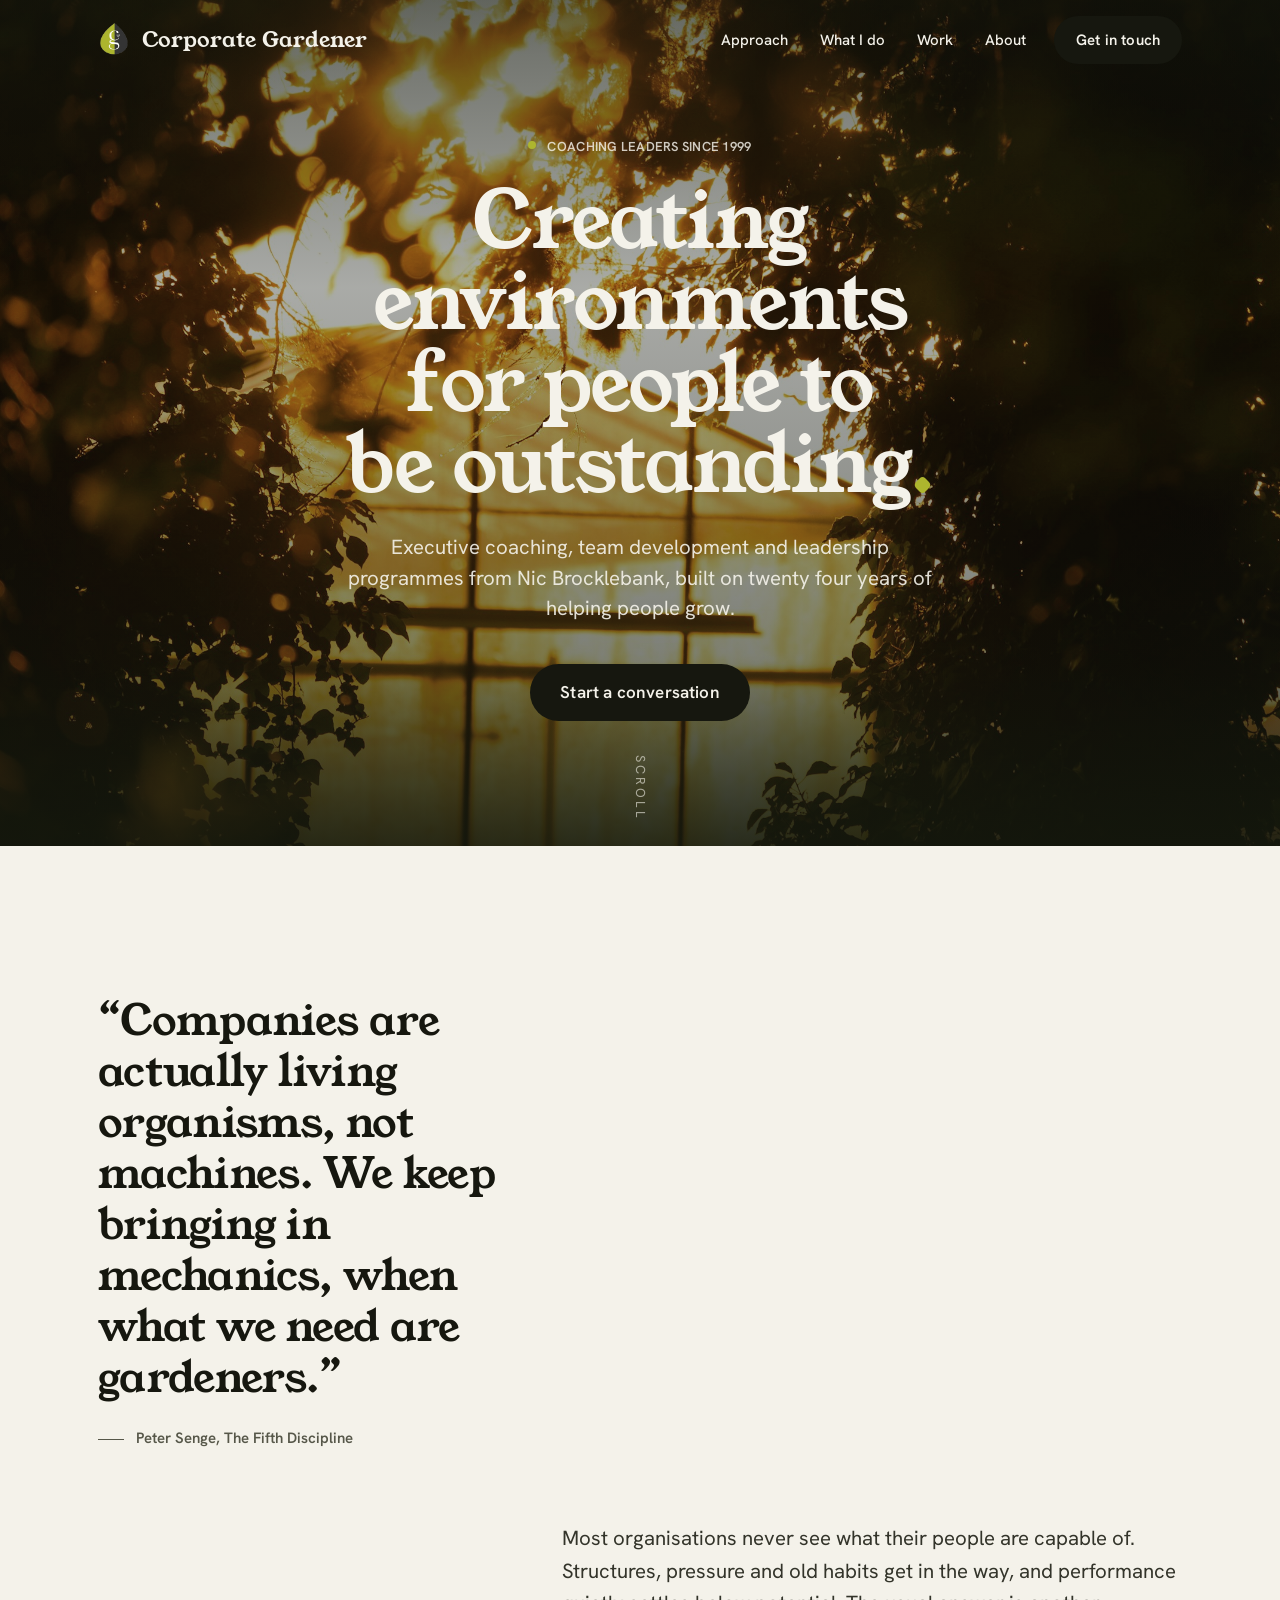
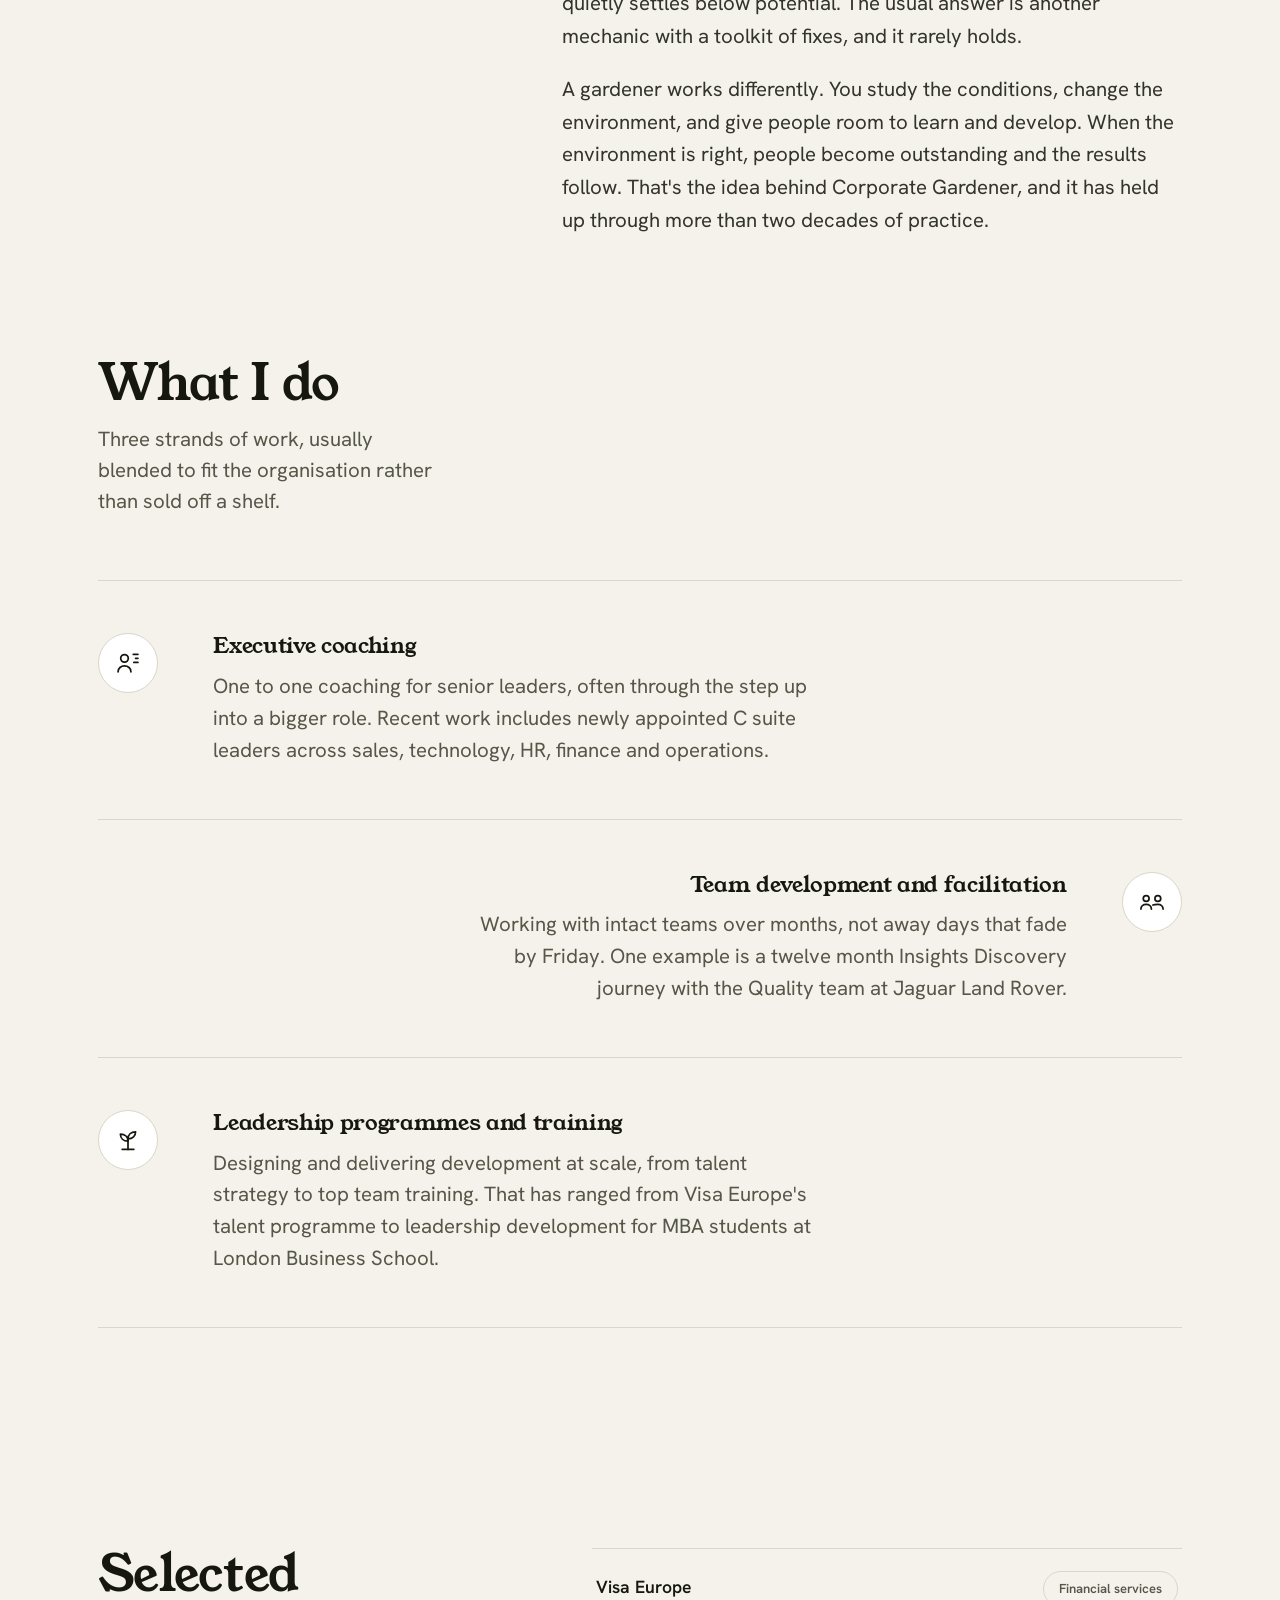
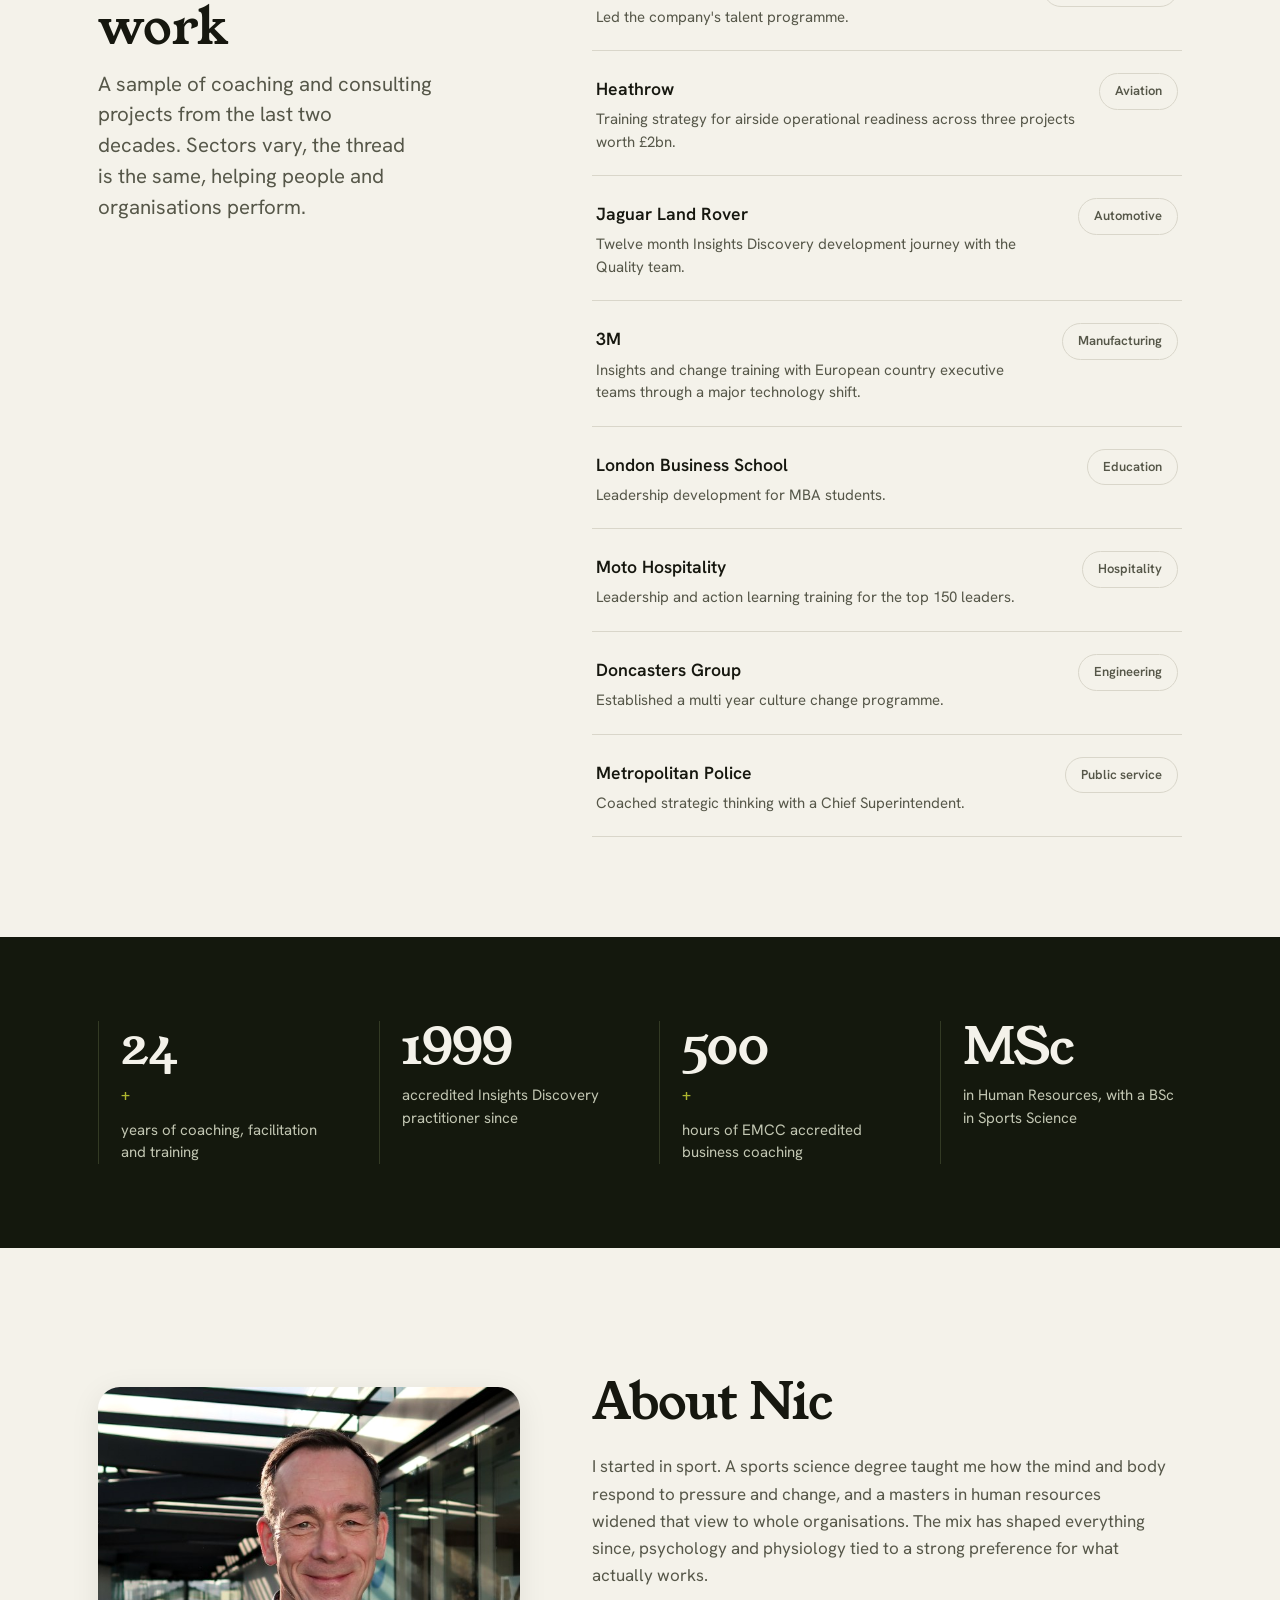
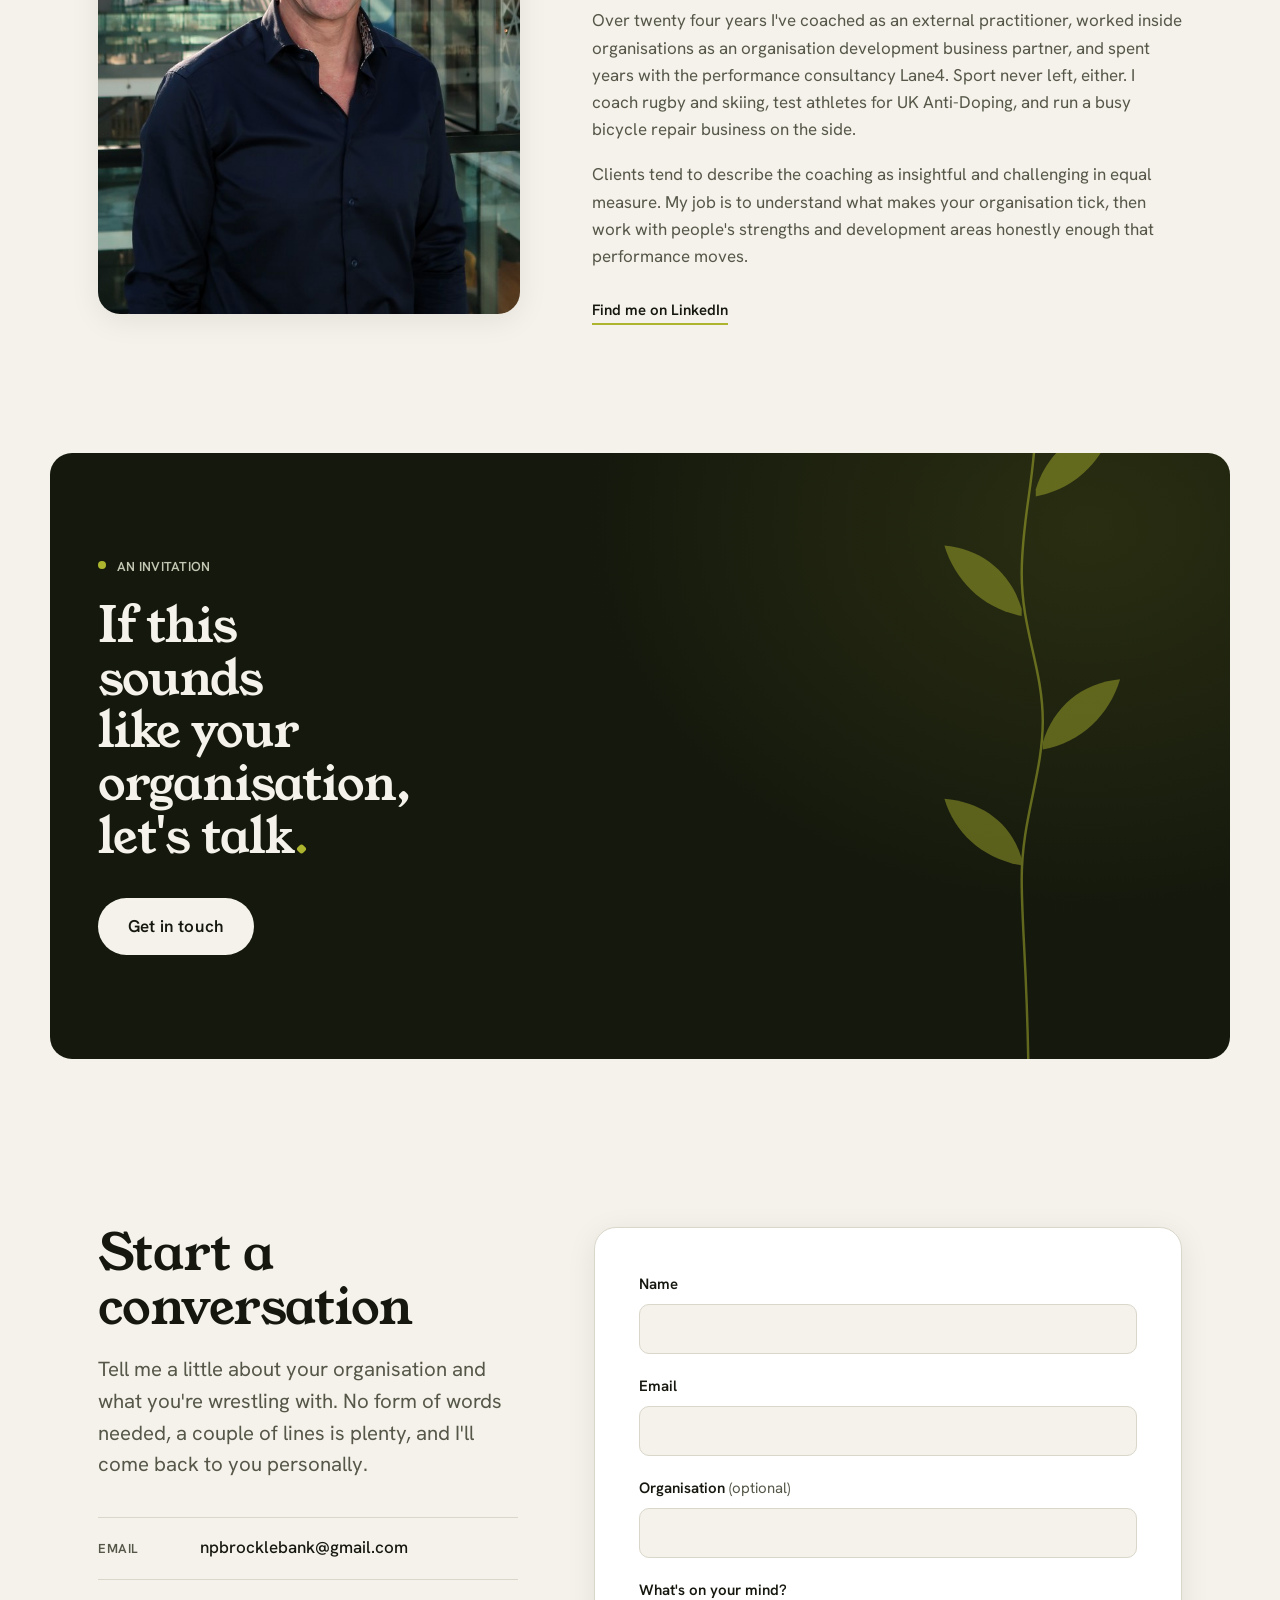
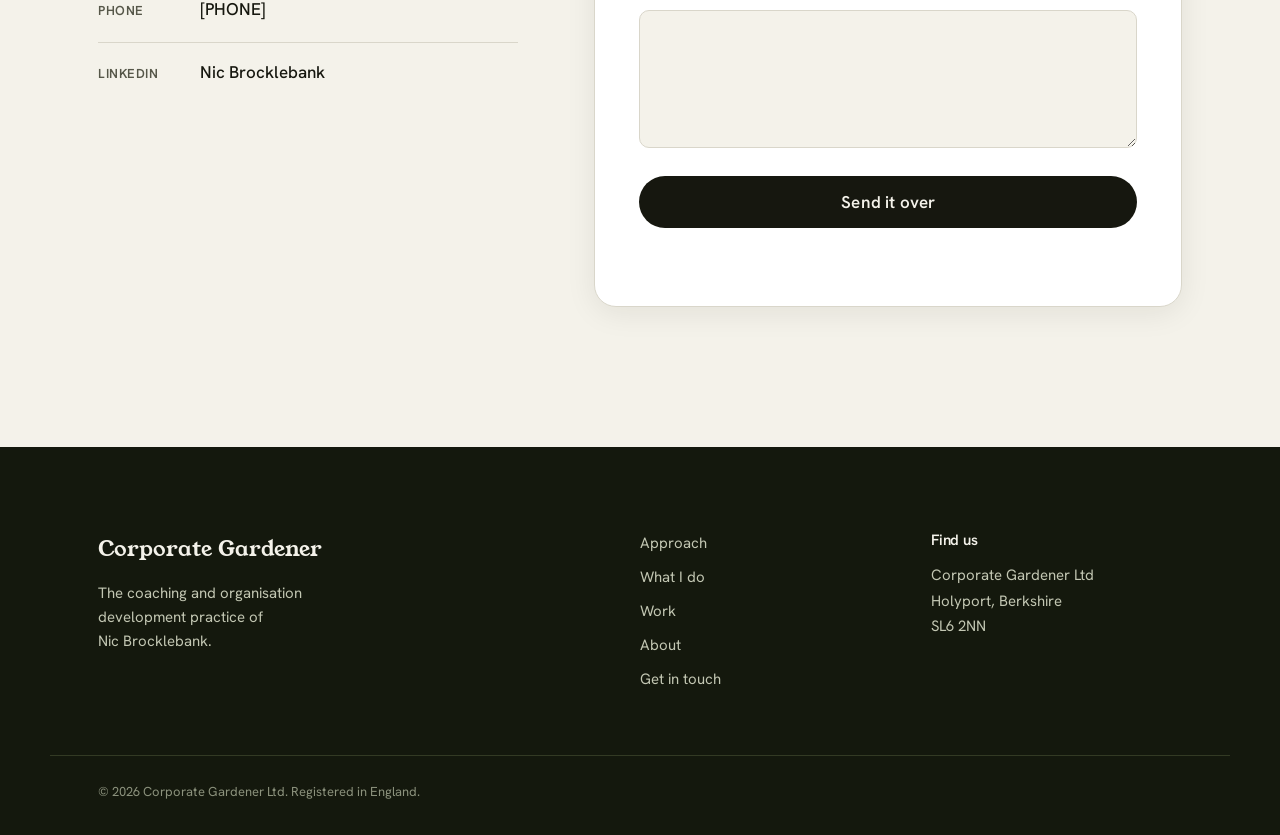
==== index.html @ 9253ba19 "Polish after browser verification - Clip hero image scale to remove horizontal overflow - Fix the gr" ====
<!doctype html>
<html lang="en-GB">
<head>
  <meta charset="utf-8">
  <meta name="viewport" content="width=device-width, initial-scale=1">
  <title>Corporate Gardener — Executive coaching and organisation development, Berkshire</title>
  <meta name="description" content="Corporate Gardener is the coaching and organisation development practice of Nic Brocklebank. Executive coaching, team development and leadership programmes, built on twenty four years of practice with clients including Visa Europe, 3M, Jaguar Land Rover and Heathrow.">
  <link rel="canonical" href="https://corporategardener.co.uk/">

  <!-- Open Graph / social -->
  <meta property="og:type" content="website">
  <meta property="og:site_name" content="Corporate Gardener">
  <meta property="og:title" content="Corporate Gardener — Executive coaching and organisation development">
  <meta property="og:description" content="Companies are living organisms, not machines. Executive coaching, team development and leadership programmes from Nic Brocklebank, built on twenty four years of practice.">
  <meta property="og:url" content="https://corporategardener.co.uk/">
  <meta property="og:image" content="https://corporategardener.co.uk/assets/hero.jpg">
  <meta property="og:image:alt" content="A greenhouse glowing with warm light at dusk, seen through garden foliage">
  <meta property="og:locale" content="en_GB">
  <meta name="twitter:card" content="summary_large_image">
  <meta name="twitter:title" content="Corporate Gardener — Executive coaching and organisation development">
  <meta name="twitter:description" content="Executive coaching, team development and leadership programmes from Nic Brocklebank.">
  <meta name="twitter:image" content="https://corporategardener.co.uk/assets/hero.jpg">

  <meta name="theme-color" content="#14180d">
  <link rel="icon" href="assets/logo.png" type="image/png">

  <link rel="preconnect" href="https://fonts.googleapis.com">
  <link rel="preconnect" href="https://fonts.gstatic.com" crossorigin>
  <link href="https://fonts.googleapis.com/css2?family=Young+Serif&family=Hanken+Grotesk:wght@400;500;600;700&display=swap" rel="stylesheet">
  <link rel="stylesheet" href="css/style.css">

  <script type="application/ld+json">
  {
    "@context": "https://schema.org",
    "@type": "ProfessionalService",
    "name": "Corporate Gardener",
    "legalName": "Corporate Gardener Ltd",
    "description": "Executive coaching, team development and leadership programmes from Nic Brocklebank.",
    "url": "https://corporategardener.co.uk/",
    "email": "npbrocklebank@gmail.com",
    "areaServed": "GB",
    "founder": {
      "@type": "Person",
      "name": "Nic Brocklebank",
      "jobTitle": "Executive coach and organisation development consultant",
      "sameAs": "https://www.linkedin.com/in/nicbrocklebank"
    },
    "address": {
      "@type": "PostalAddress",
      "addressLocality": "Holyport",
      "addressRegion": "Berkshire",
      "postalCode": "SL6 2NN",
      "addressCountry": "GB"
    }
  }
  </script>
</head>
<body>

  <a class="skip-link" href="#main">Skip to content</a>

  <!-- The growing line: a single stem drawn as you scroll, tying the garden metaphor through the page -->
  <div class="vine-wrap" aria-hidden="true">
    <svg class="vine" preserveAspectRatio="none" xmlns="http://www.w3.org/2000/svg">
      <path class="vine-stem" fill="none" />
      <g class="vine-leaves" fill="none"></g>
    </svg>
  </div>

  <header class="site-nav" id="top">
    <div class="wrap nav-inner">
      <a class="wordmark" href="#top"><img class="logo-mark" src="assets/logo.png" alt="">Corporate Gardener</a>
      <nav class="nav-links" id="nav-links" aria-label="Site">
        <a href="#approach">Approach</a>
        <a href="#services">What I do</a>
        <a href="#work">Work</a>
        <a href="#about">About</a>
        <a class="btn btn-fill nav-cta" href="#contact">Get in touch</a>
      </nav>
      <button class="nav-toggle" id="nav-toggle" aria-expanded="false" aria-controls="nav-links" aria-label="Menu">
        <span></span><span></span>
      </button>
    </div>
  </header>

  <main id="main">

  <section class="hero">
    <div class="hero-media" role="img" aria-label="A greenhouse glowing with warm light at dusk, seen through garden foliage"></div>
    <div class="hero-scrim"></div>
    <div class="wrap hero-content">
      <p class="eyebrow"><span class="accent-dot" aria-hidden="true"></span>Coaching leaders since 1999</p>
      <h1 class="display">Creating environments for people to be outstanding<span class="accent" aria-hidden="true">.</span></h1>
      <p class="hero-sub">Executive coaching, team development and leadership programmes from Nic Brocklebank, built on twenty four years of helping people grow.</p>
      <a class="btn btn-fill btn-lg" href="#contact">Start a conversation</a>
    </div>
    <span class="hero-hint" aria-hidden="true">Scroll</span>
  </section>

  <section class="manifesto" id="approach">
    <div class="wrap">
      <blockquote class="pull-quote reveal">
        <p>&ldquo;Companies are actually living organisms, not machines. We keep bringing in mechanics, when what we need are gardeners.&rdquo;</p>
        <cite>Peter Senge, The Fifth Discipline</cite>
      </blockquote>
      <div class="manifesto-body reveal">
        <p>Most organisations never see what their people are capable of. Structures, pressure and old habits get in the way, and performance quietly settles below potential. The usual answer is another mechanic with a toolkit of fixes, and it rarely holds.</p>
        <p>A gardener works differently. You study the conditions, change the environment, and give people room to learn and develop. When the environment is right, people become outstanding and the results follow. That's the idea behind Corporate Gardener, and it has held up through more than two decades of practice.</p>
      </div>
    </div>
  </section>

  <section class="services" id="services">
    <div class="wrap">
      <div class="section-head reveal">
        <h2>What I do</h2>
        <p>Three strands of work, usually blended to fit the organisation rather than sold off a shelf.</p>
      </div>

      <div class="service-rows">
        <article class="service-row reveal">
          <div class="service-mark" aria-hidden="true">
            <svg viewBox="0 0 24 24" fill="none" stroke="currentColor" stroke-width="1.5" stroke-linecap="round" stroke-linejoin="round"><circle cx="9" cy="8" r="3.25"/><path d="M3.5 19.5c0-3 2.5-5 5.5-5s5.5 2 5.5 5"/><path d="M16.5 4.5h4M18.5 8h2M17 11.5h3.5"/></svg>
          </div>
          <div class="service-text">
            <h3>Executive coaching</h3>
            <p>One to one coaching for senior leaders, often through the step up into a bigger role. Recent work includes newly appointed C suite leaders across sales, technology, HR, finance and operations.</p>
          </div>
        </article>

        <article class="service-row reveal">
          <div class="service-mark" aria-hidden="true">
            <svg viewBox="0 0 24 24" fill="none" stroke="currentColor" stroke-width="1.5" stroke-linecap="round" stroke-linejoin="round"><circle cx="7" cy="9" r="2.5"/><circle cx="17" cy="9" r="2.5"/><path d="M2.5 18c0-2.5 2-4 4.5-4s4.5 1.5 4.5 4"/><path d="M12.8 14.6c1-.4 2.7-.6 4.2-.6 2.5 0 4.5 1.5 4.5 4"/></svg>
          </div>
          <div class="service-text">
            <h3>Team development and facilitation</h3>
            <p>Working with intact teams over months, not away days that fade by Friday. One example is a twelve month Insights Discovery journey with the Quality team at Jaguar Land Rover.</p>
          </div>
        </article>

        <article class="service-row reveal">
          <div class="service-mark" aria-hidden="true">
            <svg viewBox="0 0 24 24" fill="none" stroke="currentColor" stroke-width="1.5" stroke-linecap="round" stroke-linejoin="round"><path d="M12 20V9"/><path d="M12 13c0-3.5-2.5-6-6.5-6C5.5 10.5 8 13 12 13z"/><path d="M12 11c0-3.5 2.5-6 6.5-6C18.5 8.5 16 11 12 11z"/><path d="M7 20h10"/></svg>
          </div>
          <div class="service-text">
            <h3>Leadership programmes and training</h3>
            <p>Designing and delivering development at scale, from talent strategy to top team training. That has ranged from Visa Europe's talent programme to leadership development for MBA students at London Business School.</p>
          </div>
        </article>
      </div>
    </div>
  </section>

  <section class="work" id="work">
    <div class="wrap work-grid">
      <div class="section-head sticky-head reveal">
        <h2>Selected work</h2>
        <p>A sample of coaching and consulting projects from the last two decades. Sectors vary, the thread is the same, helping people and organisations perform.</p>
      </div>
      <ul class="work-list">
        <li class="reveal"><div><strong>Visa Europe</strong><span>Led the company's talent programme.</span></div><em class="chip">Financial services</em></li>
        <li class="reveal"><div><strong>Heathrow</strong><span>Training strategy for airside operational readiness across three projects worth £2bn.</span></div><em class="chip">Aviation</em></li>
        <li class="reveal"><div><strong>Jaguar Land Rover</strong><span>Twelve month Insights Discovery development journey with the Quality team.</span></div><em class="chip">Automotive</em></li>
        <li class="reveal"><div><strong>3M</strong><span>Insights and change training with European country executive teams through a major technology shift.</span></div><em class="chip">Manufacturing</em></li>
        <li class="reveal"><div><strong>London Business School</strong><span>Leadership development for MBA students.</span></div><em class="chip">Education</em></li>
        <li class="reveal"><div><strong>Moto Hospitality</strong><span>Leadership and action learning training for the top 150 leaders.</span></div><em class="chip">Hospitality</em></li>
        <li class="reveal"><div><strong>Doncasters Group</strong><span>Established a multi year culture change programme.</span></div><em class="chip">Engineering</em></li>
        <li class="reveal"><div><strong>Metropolitan Police</strong><span>Coached strategic thinking with a Chief Superintendent.</span></div><em class="chip">Public service</em></li>
      </ul>
    </div>
  </section>

  <section class="credentials">
    <div class="wrap">
      <ul class="cred-row">
        <li class="reveal"><strong>24<span class="unit">+</span></strong><span>years of coaching, facilitation and training</span></li>
        <li class="reveal"><strong>1999</strong><span>accredited Insights Discovery practitioner since</span></li>
        <li class="reveal"><strong>500<span class="unit">+</span></strong><span>hours of EMCC accredited business coaching</span></li>
        <li class="reveal"><strong>MSc</strong><span>in Human Resources, with a BSc in Sports Science</span></li>
      </ul>
    </div>
  </section>

  <section class="about" id="about">
    <div class="wrap about-grid">
      <figure class="about-photo reveal">
        <img src="assets/nic.jpg" alt="Nic Brocklebank" loading="lazy">
      </figure>
      <div class="about-body reveal">
        <h2>About Nic</h2>
        <p>I started in sport. A sports science degree taught me how the mind and body respond to pressure and change, and a masters in human resources widened that view to whole organisations. The mix has shaped everything since, psychology and physiology tied to a strong preference for what actually works.</p>
        <p>Over twenty four years I've coached as an external practitioner, worked inside organisations as an organisation development business partner, and spent years with the performance consultancy Lane4. Sport never left, either. I coach rugby and skiing, test athletes for UK Anti-Doping, and run a busy bicycle repair business on the side.</p>
        <p>Clients tend to describe the coaching as insightful and challenging in equal measure. My job is to understand what makes your organisation tick, then work with people's strengths and development areas honestly enough that performance moves.</p>
        <a class="text-link" href="https://www.linkedin.com/in/nicbrocklebank" target="_blank" rel="noopener">Find me on LinkedIn</a>
      </div>
    </div>
  </section>

  <section class="cta-band">
    <div class="cta-panel">
      <svg class="cta-botanical" viewBox="0 0 200 400" fill="none" aria-hidden="true" preserveAspectRatio="xMidYMid slice">
        <path d="M100 400 C100 330 96 300 96 270 C96 235 108 210 108 180 C108 150 96 128 96 96 C96 64 104 40 104 8" stroke="currentColor" stroke-width="1.4" stroke-linecap="round"/>
        <path d="M96 262 C74 258 58 244 52 224 C74 226 90 238 96 258" fill="currentColor" opacity="0.9"/>
        <path d="M108 196 C130 192 146 176 152 156 C130 158 114 172 108 192" fill="currentColor" opacity="0.9"/>
        <path d="M96 120 C74 116 58 100 52 80 C74 82 90 96 96 116" fill="currentColor" opacity="0.9"/>
        <path d="M104 52 C126 48 142 32 148 12 C126 14 110 28 104 48" fill="currentColor" opacity="0.9"/>
      </svg>
      <div class="cta-content reveal">
        <p class="eyebrow eyebrow-dark"><span class="accent-dot" aria-hidden="true"></span>An invitation</p>
        <h2 class="display-sm">If this sounds like your organisation, let's talk<span class="accent" aria-hidden="true">.</span></h2>
        <a class="btn btn-fill-light btn-lg" href="#contact">Get in touch</a>
      </div>
    </div>
  </section>

  <section class="contact" id="contact">
    <div class="wrap contact-grid">
      <div class="contact-intro reveal">
        <h2>Start a conversation</h2>
        <p>Tell me a little about your organisation and what you're wrestling with. No form of words needed, a couple of lines is plenty, and I'll come back to you personally.</p>
        <ul class="contact-details">
          <li><span class="contact-label">Email</span><a href="mailto:npbrocklebank@gmail.com">npbrocklebank@gmail.com</a></li>
          <!-- TODO: swap in Dad's real phone number before this goes live, or delete this line -->
          <li><span class="contact-label">Phone</span><a href="tel:PHONE-GOES-HERE">[PHONE]</a></li>
          <li><span class="contact-label">LinkedIn</span><a href="https://www.linkedin.com/in/nicbrocklebank" target="_blank" rel="noopener">Nic Brocklebank</a></li>
        </ul>
      </div>

      <div class="contact-form-wrap reveal">
        <form class="contact-form" name="contact" method="POST" data-netlify="true" netlify-honeypot="bot-field" action="#contact">
          <input type="hidden" name="form-name" value="contact">
          <p class="visually-hidden" aria-hidden="true">
            <label>Leave this field empty if you're human: <input name="bot-field"></label>
          </p>

          <div class="field">
            <label for="name">Name</label>
            <input id="name" name="name" type="text" autocomplete="name" required>
          </div>
          <div class="field">
            <label for="email">Email</label>
            <input id="email" name="email" type="email" autocomplete="email" required>
          </div>
          <div class="field">
            <label for="organisation">Organisation <span class="optional">(optional)</span></label>
            <input id="organisation" name="organisation" type="text" autocomplete="organization">
          </div>
          <div class="field">
            <label for="message">What's on your mind?</label>
            <textarea id="message" name="message" rows="5" required></textarea>
          </div>
          <button class="btn btn-fill btn-lg btn-block" type="submit">Send it over</button>
          <p class="form-status" id="form-status" role="status" aria-live="polite"></p>
        </form>
      </div>
    </div>
  </section>

  </main>

  <footer class="site-footer">
    <div class="wrap footer-grid">
      <div class="footer-brand">
        <p class="wordmark footer-mark">Corporate Gardener</p>
        <p class="footer-copy">The coaching and organisation development practice of Nic Brocklebank.</p>
      </div>
      <nav class="footer-nav" aria-label="Footer">
        <a href="#approach">Approach</a>
        <a href="#services">What I do</a>
        <a href="#work">Work</a>
        <a href="#about">About</a>
        <a href="#contact">Get in touch</a>
      </nav>
      <div class="footer-find">
        <h3>Find us</h3>
        <p>Corporate Gardener Ltd<br>Holyport, Berkshire<br>SL6 2NN</p>
      </div>
    </div>
    <div class="wrap footer-base">
      <p>&copy; 2026 Corporate Gardener Ltd. Registered in England.</p>
    </div>
  </footer>

  <script src="js/main.js"></script>
</body>
</html>
---- css/style.css ----
/* Corporate Gardener — design tokens documented in DESIGN.md
   Monochrome, warm off white, one green accent from the logo. */

:root {
  /* ---- Colour: one green plus a green-tinted neutral ramp ---- */
  --leaf: #adb52e;          /* the single accent, from the logo */
  --leaf-deep: #5f6417;     /* darker green for text/links on light — AA (5.6:1 on paper) */

  --paper: #f4f2ea;         /* warm off white body */
  --paper-2: #ece9df;       /* slightly deeper panel */
  --surface: #ffffff;       /* inputs, raised elements */

  --ink: #16170f;           /* near black, faint green warmth — headings */
  --ink-body: #33342a;      /* body copy on paper (~11:1) */
  --ink-mute: #565749;      /* secondary text on paper (~5.4:1) */
  --line: #d9d6ca;          /* hairlines on paper */

  --forest: #14180d;        /* deep green black ground */
  --forest-2: #1d2213;      /* raised forest */
  --forest-line: #333a24;   /* hairlines on forest */
  --on-dark: #f4f2ea;       /* text on forest */
  --on-dark-mute: #c2c6b2;  /* secondary text on forest (~5:1) */

  /* ---- Type ---- */
  --font-display: 'Young Serif', Georgia, 'Times New Roman', serif;
  --font-body: 'Hanken Grotesk', ui-sans-serif, system-ui, -apple-system, sans-serif;

  --text-caption: 0.8125rem;   /* 13px */
  --text-small: 0.9375rem;     /* 15px */
  --text-body: 1.0625rem;      /* 17px */
  --text-lead: clamp(1.15rem, 1.6vw, 1.4rem);
  --text-h3: clamp(1.35rem, 1.6vw, 1.6rem);
  --text-h2: clamp(2rem, 4.4vw, 3.1rem);
  --text-display: clamp(2.6rem, 7vw, 5rem);
  --text-display-sm: clamp(1.9rem, 4.4vw, 3rem);

  /* ---- Radii ---- */
  --radius-lg: 22px;
  --radius-md: 14px;
  --radius-sm: 10px;
  --radius-pill: 9999px;

  /* ---- Shape ---- */
  --shadow-soft: 0 6px 30px rgba(20, 24, 13, 0.08);
  --shadow-raise: 0 18px 50px rgba(20, 24, 13, 0.16);
  --page-max: 1180px;
  --gutter: clamp(20px, 5vw, 48px);

  /* ---- Motion ---- */
  --ease-out: cubic-bezier(0.22, 1, 0.36, 1);
  --dur: 0.7s;

  /* ---- z-index scale ---- */
  --z-vine: 1;
  --z-content: 2;
  --z-nav: 50;
  --z-menu: 60;
}

* { margin: 0; padding: 0; box-sizing: border-box; }

html { scroll-behavior: smooth; }

body {
  font-family: var(--font-body);
  font-size: var(--text-body);
  line-height: 1.6;
  color: var(--ink-body);
  background: var(--paper);
  -webkit-font-smoothing: antialiased;
  text-rendering: optimizeLegibility;
  overflow-x: hidden;
  position: relative; /* positioning context so the full-height vine isn't clipped to the viewport */
}

img { max-width: 100%; display: block; }

h1, h2, h3 {
  font-family: var(--font-display);
  font-weight: 400;
  line-height: 1.08;
  letter-spacing: -0.015em;
  color: var(--ink);
  text-wrap: balance;
}

h2 { font-size: var(--text-h2); }
h3 { font-size: var(--text-h3); line-height: 1.2; }

p { text-wrap: pretty; }

a { color: inherit; }

.wrap {
  max-width: var(--page-max);
  margin: 0 auto;
  padding: 0 var(--gutter);
}

.display { font-size: var(--text-display); letter-spacing: -0.02em; }

.display-sm {
  font-family: var(--font-display);
  font-weight: 400;
  font-size: var(--text-display-sm);
  line-height: 1.1;
  letter-spacing: -0.02em;
  color: var(--ink);
}

.accent { color: var(--leaf); }

.accent-dot {
  display: inline-block;
  width: 8px; height: 8px;
  border-radius: var(--radius-pill);
  background: var(--leaf);
  margin-right: 11px;
  vertical-align: 2px;
}

.eyebrow {
  font-size: var(--text-caption);
  font-weight: 600;
  letter-spacing: 0.02em;
  text-transform: uppercase;
  color: var(--ink-mute);
  margin-bottom: 22px;
}

.eyebrow-dark { color: var(--on-dark-mute); }

.visually-hidden,
.skip-link {
  position: absolute;
  width: 1px; height: 1px;
  padding: 0; margin: -1px;
  overflow: hidden;
  clip: rect(0 0 0 0);
  white-space: nowrap;
  border: 0;
}

.skip-link:focus {
  position: fixed;
  top: 12px; left: 12px;
  width: auto; height: auto;
  margin: 0; padding: 12px 18px;
  clip: auto;
  z-index: 999;
  background: var(--forest);
  color: var(--on-dark);
  border-radius: var(--radius-sm);
}

:focus-visible {
  outline: 2px solid var(--leaf);
  outline-offset: 3px;
  border-radius: 2px;
}

/* ---------- The growing line (vine) ---------- */

.vine-wrap {
  position: absolute;
  inset: 0;
  z-index: var(--z-vine);
  pointer-events: none;
  overflow: hidden;
}

.vine { position: absolute; top: 0; left: 0; width: 100%; }

.vine-stem { stroke: var(--leaf); stroke-width: 2; opacity: 0.85; }

.vine-leaves path {
  fill: var(--leaf);
  opacity: 0;
  transition: opacity 0.7s var(--ease-out);
}

.vine-leaves path.sprouted { opacity: 0.9; }

/* ---------- Buttons ---------- */

.btn {
  display: inline-flex;
  align-items: center;
  justify-content: center;
  gap: 8px;
  font-family: var(--font-body);
  font-size: var(--text-small);
  font-weight: 600;
  letter-spacing: 0.01em;
  text-decoration: none;
  border: none;
  cursor: pointer;
  border-radius: var(--radius-pill);
  padding: 12px 22px;
  transition: transform 0.25s var(--ease-out), background 0.25s var(--ease-out), box-shadow 0.25s var(--ease-out);
}

.btn-fill { background: var(--ink); color: var(--paper); }
.btn-fill:hover { background: #000; transform: translateY(-2px); box-shadow: var(--shadow-raise); }

.btn-fill-light { background: var(--paper); color: var(--ink); }
.btn-fill-light:hover { background: #fff; transform: translateY(-2px); box-shadow: var(--shadow-raise); }

.btn-lg { font-size: var(--text-body); padding: 15px 30px; }
.btn-block { width: 100%; }

.text-link {
  color: var(--ink);
  font-weight: 600;
  font-size: var(--text-small);
  text-decoration: none;
  background-image: linear-gradient(var(--leaf), var(--leaf));
  background-size: 100% 2px;
  background-repeat: no-repeat;
  background-position: 0 100%;
  padding-bottom: 3px;
  transition: background-size 0.3s var(--ease-out);
}
.text-link:hover { background-size: 100% 100%; background-position: 0 100%; color: var(--ink); }

/* ---------- Navigation ---------- */

.site-nav {
  position: fixed;
  top: 0; left: 0; right: 0;
  z-index: var(--z-nav);
  padding: 16px 0;
  transition: background 0.4s var(--ease-out), box-shadow 0.4s var(--ease-out);
}

.nav-inner { display: flex; align-items: center; justify-content: space-between; gap: 24px; }

.wordmark {
  display: flex; align-items: center; gap: 12px;
  font-family: var(--font-display);
  font-size: 1.35rem;
  text-decoration: none;
  color: var(--on-dark);
  white-space: nowrap;
  transition: color 0.4s var(--ease-out);
}

.logo-mark { height: 34px; width: auto; }

.nav-links { display: flex; align-items: center; gap: 4px; }

.nav-links a:not(.btn) {
  font-size: var(--text-small);
  font-weight: 500;
  text-decoration: none;
  color: var(--on-dark);
  padding: 8px 14px;
  border-radius: var(--radius-pill);
  transition: color 0.4s var(--ease-out), opacity 0.2s var(--ease-out);
}
.nav-links a:not(.btn):hover { opacity: 0.68; }

.nav-cta { margin-left: 10px; }

.site-nav.scrolled {
  background: rgba(244, 242, 234, 0.86);
  backdrop-filter: saturate(1.4) blur(10px);
  -webkit-backdrop-filter: saturate(1.4) blur(10px);
  box-shadow: 0 1px 0 var(--line);
}
.site-nav.scrolled .wordmark,
.site-nav.scrolled .nav-links a:not(.btn) { color: var(--ink); }

.nav-toggle {
  display: none;
  background: var(--ink);
  border: none;
  border-radius: var(--radius-sm);
  cursor: pointer;
  width: 46px; height: 42px;
  padding: 12px;
  flex-direction: column;
  justify-content: center;
  gap: 5px;
}
.nav-toggle span { display: block; height: 2px; width: 100%; background: var(--paper); border-radius: 2px; }

/* ---------- Hero ---------- */

.hero {
  position: relative;
  min-height: 94vh;
  display: flex;
  align-items: center;
  isolation: isolate;
  overflow: hidden;
  background: var(--forest);
}

.hero-media {
  position: absolute;
  inset: 0;
  z-index: -2;
  background: url('../assets/hero.jpg') center 42% / cover no-repeat;
  /* grade the warm photo toward the muted, atmospheric palette */
  filter: saturate(0.82) contrast(1.02) brightness(0.94);
  transform: scale(1.06);
}

.hero-scrim {
  position: absolute;
  inset: 0;
  z-index: -1;
  background:
    linear-gradient(180deg, rgba(20, 24, 13, 0.62) 0%, rgba(20, 24, 13, 0.32) 34%, rgba(20, 24, 13, 0.52) 78%, rgba(20, 24, 13, 0.88) 100%),
    radial-gradient(120% 90% at 50% 42%, rgba(20, 24, 13, 0) 40%, rgba(20, 24, 13, 0.55) 100%);
}

.hero-content {
  text-align: center;
  padding-top: 108px;
  padding-bottom: 96px;
  width: 100%;
}

.hero-content .eyebrow { color: rgba(244, 242, 234, 0.82); }

.hero-content .display {
  color: var(--on-dark);
  max-width: 15ch;
  margin: 0 auto 26px;
  line-height: 1.02;
}

.hero-sub {
  font-size: var(--text-lead);
  line-height: 1.5;
  color: rgba(244, 242, 234, 0.9);
  max-width: 56ch;
  margin: 0 auto 40px;
}

.hero-hint {
  position: absolute;
  bottom: 26px; left: 50%;
  transform: translateX(-50%);
  font-size: var(--text-caption);
  letter-spacing: 0.24em;
  text-transform: uppercase;
  color: rgba(244, 242, 234, 0.6);
  writing-mode: vertical-rl;
  animation: hint 2.4s var(--ease-out) infinite;
}
@keyframes hint {
  0%, 100% { transform: translateX(-50%) translateY(0); opacity: 0.6; }
  50% { transform: translateX(-50%) translateY(8px); opacity: 0.25; }
}

/* ---------- Section rhythm ---------- */

.manifesto { padding: clamp(88px, 12vw, 150px) 0 clamp(80px, 10vw, 120px); position: relative; z-index: var(--z-content); }
.services { padding: 0 0 clamp(80px, 10vw, 120px); position: relative; z-index: var(--z-content); }
.work { padding: clamp(70px, 8vw, 100px) 0; position: relative; z-index: var(--z-content); }
.about { padding: clamp(80px, 10vw, 130px) 0; position: relative; z-index: var(--z-content); }
.contact { padding: clamp(80px, 10vw, 130px) 0 clamp(88px, 11vw, 140px); position: relative; z-index: var(--z-content); }

.section-head { max-width: 34ch; margin-bottom: clamp(40px, 5vw, 64px); }
.section-head p { margin-top: 14px; color: var(--ink-mute); font-size: var(--text-lead); line-height: 1.5; }

/* ---------- Manifesto ---------- */

.pull-quote { max-width: 40ch; margin: 0 0 clamp(44px, 6vw, 72px); }
.pull-quote p {
  font-family: var(--font-display);
  font-weight: 400;
  font-size: clamp(1.7rem, 3.8vw, 2.7rem);
  line-height: 1.18;
  letter-spacing: -0.015em;
  color: var(--ink);
  max-width: 32ch;
}
.pull-quote cite {
  display: block;
  margin-top: 22px;
  font-style: normal;
  font-size: var(--text-small);
  font-weight: 600;
  color: var(--ink-mute);
}
.pull-quote cite::before { content: ''; display: inline-block; width: 26px; height: 1px; background: var(--ink-mute); vertical-align: middle; margin-right: 12px; }

.manifesto-body { max-width: 62ch; margin-left: auto; }
.manifesto-body p { font-size: var(--text-lead); line-height: 1.6; color: var(--ink-body); }
.manifesto-body p + p { margin-top: 20px; }

/* ---------- Services as editorial rows (not identical cards) ---------- */

.service-rows { border-top: 1px solid var(--line); }

.service-row {
  display: grid;
  grid-template-columns: 64px 1fr;
  gap: clamp(24px, 4vw, 56px);
  align-items: start;
  padding: clamp(32px, 4.5vw, 52px) 0;
  border-bottom: 1px solid var(--line);
}

.service-mark {
  width: 60px; height: 60px;
  border-radius: var(--radius-pill);
  border: 1px solid var(--line);
  display: flex; align-items: center; justify-content: center;
  color: var(--ink);
  background: var(--surface);
}
.service-mark svg { width: 28px; height: 28px; }

.service-text { max-width: 60ch; }
.service-text h3 { margin-bottom: 12px; }
.service-text p { color: var(--ink-mute); font-size: var(--text-lead); line-height: 1.55; }

@media (min-width: 720px) {
  /* alternate the emphasis so the three rows don't read as a stamped grid */
  .service-row:nth-child(even) { grid-template-columns: 1fr 64px; }
  .service-row:nth-child(even) .service-mark { order: 2; margin-left: auto; }
  .service-row:nth-child(even) .service-text { order: 1; text-align: right; margin-left: auto; }
}

/* ---------- Selected work ---------- */

.work-grid { display: grid; grid-template-columns: 5fr 7fr; gap: clamp(40px, 6vw, 72px); align-items: start; }
.sticky-head { position: sticky; top: 112px; margin-bottom: 0; }

.work-list { list-style: none; }
.work-list li {
  display: flex; align-items: baseline; justify-content: space-between;
  gap: 24px;
  padding: 22px 4px;
  border-bottom: 1px solid var(--line);
  transition: transform 0.35s var(--ease-out);
}
.work-list li:first-child { border-top: 1px solid var(--line); }
.work-list li:hover { transform: translateX(10px); }
.work-list strong { display: block; font-weight: 600; font-size: 1.1rem; color: var(--ink); }
.work-list span { display: block; margin-top: 5px; color: var(--ink-mute); font-size: var(--text-small); line-height: 1.5; }

.chip {
  flex-shrink: 0;
  font-style: normal;
  font-size: var(--text-caption);
  font-weight: 600;
  color: var(--ink-mute);
  border: 1px solid var(--line);
  border-radius: var(--radius-pill);
  padding: 7px 15px;
  white-space: nowrap;
}

/* ---------- Credentials: a forest band, ruled, serif numerals ---------- */

.credentials { background: var(--forest); color: var(--on-dark); position: relative; z-index: var(--z-content); }
.credentials .wrap { padding-top: clamp(56px, 7vw, 84px); padding-bottom: clamp(56px, 7vw, 84px); }

.cred-row {
  list-style: none;
  display: grid;
  grid-template-columns: repeat(4, 1fr);
  gap: clamp(24px, 3vw, 44px);
}
.cred-row li { padding-left: 22px; border-left: 1px solid var(--forest-line); }
.cred-row strong {
  display: block;
  font-family: var(--font-display);
  font-weight: 400;
  font-size: clamp(2.2rem, 4vw, 3.2rem);
  line-height: 1;
  color: var(--on-dark);
  letter-spacing: -0.02em;
}
.cred-row .unit { color: var(--leaf); }
.cred-row span { display: block; margin-top: 12px; font-size: var(--text-small); line-height: 1.5; color: var(--on-dark-mute); }

/* ---------- About ---------- */

.about-grid { display: grid; grid-template-columns: 5fr 7fr; gap: clamp(36px, 6vw, 72px); align-items: center; }
.about-photo { border-radius: var(--radius-lg); overflow: hidden; box-shadow: var(--shadow-soft); aspect-ratio: 4 / 5; background: var(--paper-2); }
.about-photo img { width: 100%; height: 100%; object-fit: cover; filter: saturate(0.92) contrast(1.02); }
.about-body h2 { margin-bottom: 24px; }
.about-body p { color: var(--ink-mute); font-size: var(--text-body); }
.about-body p + p { margin-top: 18px; }
.about-body .text-link { display: inline-block; margin-top: 28px; }

/* ---------- CTA band ---------- */

.cta-band { padding: 0 var(--gutter) clamp(0px, 4vw, 40px); position: relative; z-index: var(--z-content); }
.cta-panel {
  position: relative;
  max-width: var(--page-max);
  margin: 0 auto;
  background: var(--forest);
  color: var(--on-dark);
  border-radius: var(--radius-lg);
  padding: clamp(56px, 9vw, 104px) var(--gutter);
  overflow: hidden;
  isolation: isolate;
}
.cta-panel::after {
  content: '';
  position: absolute; inset: 0; z-index: -1;
  background: radial-gradient(80% 120% at 88% 12%, rgba(173, 181, 46, 0.14) 0%, rgba(20, 24, 13, 0) 55%);
}
.cta-botanical {
  position: absolute;
  top: -8%; right: clamp(-40px, 2vw, 40px);
  height: 116%;
  width: auto;
  color: var(--leaf);
  opacity: 0.5;
  z-index: -1;
}
.cta-content { max-width: 22ch; }
.cta-content .display-sm { color: var(--on-dark); margin-bottom: 34px; }

/* ---------- Contact ---------- */

.contact-grid { display: grid; grid-template-columns: 5fr 7fr; gap: clamp(40px, 6vw, 80px); align-items: start; }
.contact-intro h2 { margin-bottom: 20px; }
.contact-intro p { color: var(--ink-mute); font-size: var(--text-lead); line-height: 1.55; max-width: 42ch; }
.contact-details { list-style: none; margin-top: 36px; display: grid; gap: 18px; }
.contact-details li { display: grid; grid-template-columns: 88px 1fr; align-items: baseline; gap: 14px; padding-top: 16px; border-top: 1px solid var(--line); }
.contact-label { font-size: var(--text-caption); font-weight: 600; text-transform: uppercase; letter-spacing: 0.04em; color: var(--ink-mute); }
.contact-details a { color: var(--ink); text-decoration: none; font-weight: 500; word-break: break-word; }
.contact-details a:hover { color: var(--leaf-deep); }

.contact-form-wrap {
  background: var(--surface);
  border: 1px solid var(--line);
  border-radius: var(--radius-lg);
  padding: clamp(28px, 4vw, 44px);
  box-shadow: var(--shadow-soft);
}
.field { margin-bottom: 20px; }
.field label { display: block; font-size: var(--text-small); font-weight: 600; color: var(--ink); margin-bottom: 8px; }
.field .optional { font-weight: 400; color: var(--ink-mute); }
.field input,
.field textarea {
  width: 100%;
  font-family: var(--font-body);
  font-size: var(--text-body);
  color: var(--ink-body);
  background: var(--paper);
  border: 1px solid var(--line);
  border-radius: var(--radius-sm);
  padding: 13px 15px;
  transition: border-color 0.25s var(--ease-out), box-shadow 0.25s var(--ease-out), background 0.25s var(--ease-out);
}
.field textarea { resize: vertical; min-height: 120px; }
.field input:focus,
.field textarea:focus {
  outline: none;
  border-color: var(--leaf);
  background: var(--surface);
  box-shadow: 0 0 0 3px rgba(173, 181, 46, 0.22);
}
.field input::placeholder,
.field textarea::placeholder { color: var(--ink-mute); }

.form-status { margin-top: 16px; font-size: var(--text-small); font-weight: 500; min-height: 1.2em; }
.form-status.is-error { color: #9a2a1e; }
.form-status.is-ok { color: var(--leaf-deep); }

.contact-form.is-sent .field,
.contact-form.is-sent .btn-block { display: none; }
.contact-form.is-sent .form-status { font-size: var(--text-lead); }

/* ---------- Footer ---------- */

.site-footer { background: var(--forest); color: var(--on-dark-mute); padding: clamp(56px, 7vw, 84px) 0 32px; position: relative; z-index: var(--z-content); }
.footer-grid { display: grid; grid-template-columns: 2fr 1fr 1fr; gap: 40px; }
.footer-mark { color: var(--on-dark); font-size: 1.4rem; }
.footer-copy { margin-top: 14px; max-width: 34ch; font-size: var(--text-small); line-height: 1.6; }
.footer-nav { display: flex; flex-direction: column; gap: 10px; }
.footer-nav a { color: var(--on-dark-mute); text-decoration: none; font-size: var(--text-small); width: fit-content; }
.footer-nav a:hover { color: var(--on-dark); }
.footer-find h3 { color: var(--on-dark); font-family: var(--font-body); font-size: var(--text-small); font-weight: 600; margin-bottom: 14px; }
.footer-find p { font-size: var(--text-small); line-height: 1.7; }
.footer-base { margin-top: clamp(48px, 6vw, 64px); padding-top: 26px; border-top: 1px solid var(--forest-line); }
.footer-base p { font-size: var(--text-caption); color: #8b917c; }

/* ---------- Reveal on scroll (enhances an already-visible default) ---------- */

body.js .reveal { opacity: 0; transform: translateY(20px); transition: opacity var(--dur) var(--ease-out), transform var(--dur) var(--ease-out); }
body.js .reveal.visible { opacity: 1; transform: none; }

/* ---------- Responsive ---------- */

@media (max-width: 900px) {
  .work-grid, .about-grid, .contact-grid { grid-template-columns: 1fr; }
  .about-grid { gap: 32px; }
  .sticky-head { position: static; }
  .cred-row { grid-template-columns: repeat(2, 1fr); gap: 32px 24px; }
  .footer-grid { grid-template-columns: 1fr 1fr; }
  .footer-brand { grid-column: 1 / -1; }
}

@media (max-width: 720px) {
  .vine-wrap { display: none; } /* gutter is too thin for the vine on phones */
  .nav-toggle { display: flex; }
  .nav-links {
    display: none;
    position: absolute;
    top: calc(100% + 8px); left: var(--gutter); right: var(--gutter);
    flex-direction: column;
    align-items: stretch;
    background: var(--paper);
    border: 1px solid var(--line);
    box-shadow: var(--shadow-raise);
    border-radius: var(--radius-md);
    padding: 12px;
    gap: 2px;
  }
  .site-nav.open .nav-links { display: flex; }
  .site-nav.open { background: rgba(244, 242, 234, 0.86); backdrop-filter: blur(10px); -webkit-backdrop-filter: blur(10px); }
  .site-nav.open .wordmark { color: var(--ink); }
  .nav-links a:not(.btn) { color: var(--ink); padding: 12px 14px; }
  .nav-cta { margin: 6px 0 0; }

  .hero { min-height: 100svh; }
  .hero-hint { display: none; }
  .work-list li { flex-direction: column; gap: 10px; }
  .work-list li:hover { padding-left: 4px; }
  .chip { align-self: flex-start; }
  .service-row { grid-template-columns: 52px 1fr; gap: 20px; }
  .service-mark { width: 50px; height: 50px; }
  .service-mark svg { width: 24px; height: 24px; }
  .cta-botanical { opacity: 0.32; right: -30px; }
  .footer-grid { grid-template-columns: 1fr; gap: 28px; }
}

@media (max-width: 460px) {
  .cred-row { grid-template-columns: 1fr; gap: 26px; }
}

/* ---------- Reduced motion ---------- */

@media (prefers-reduced-motion: reduce) {
  html { scroll-behavior: auto; }
  * { animation-duration: 0.001ms !important; animation-iteration-count: 1 !important; transition-duration: 0.001ms !important; }
  .reveal { opacity: 1 !important; transform: none !important; }
  .hero-media { transform: none; }
  .vine-leaves path { opacity: 0.85; transform: scale(1); }
  .hero-hint { display: none; }
}
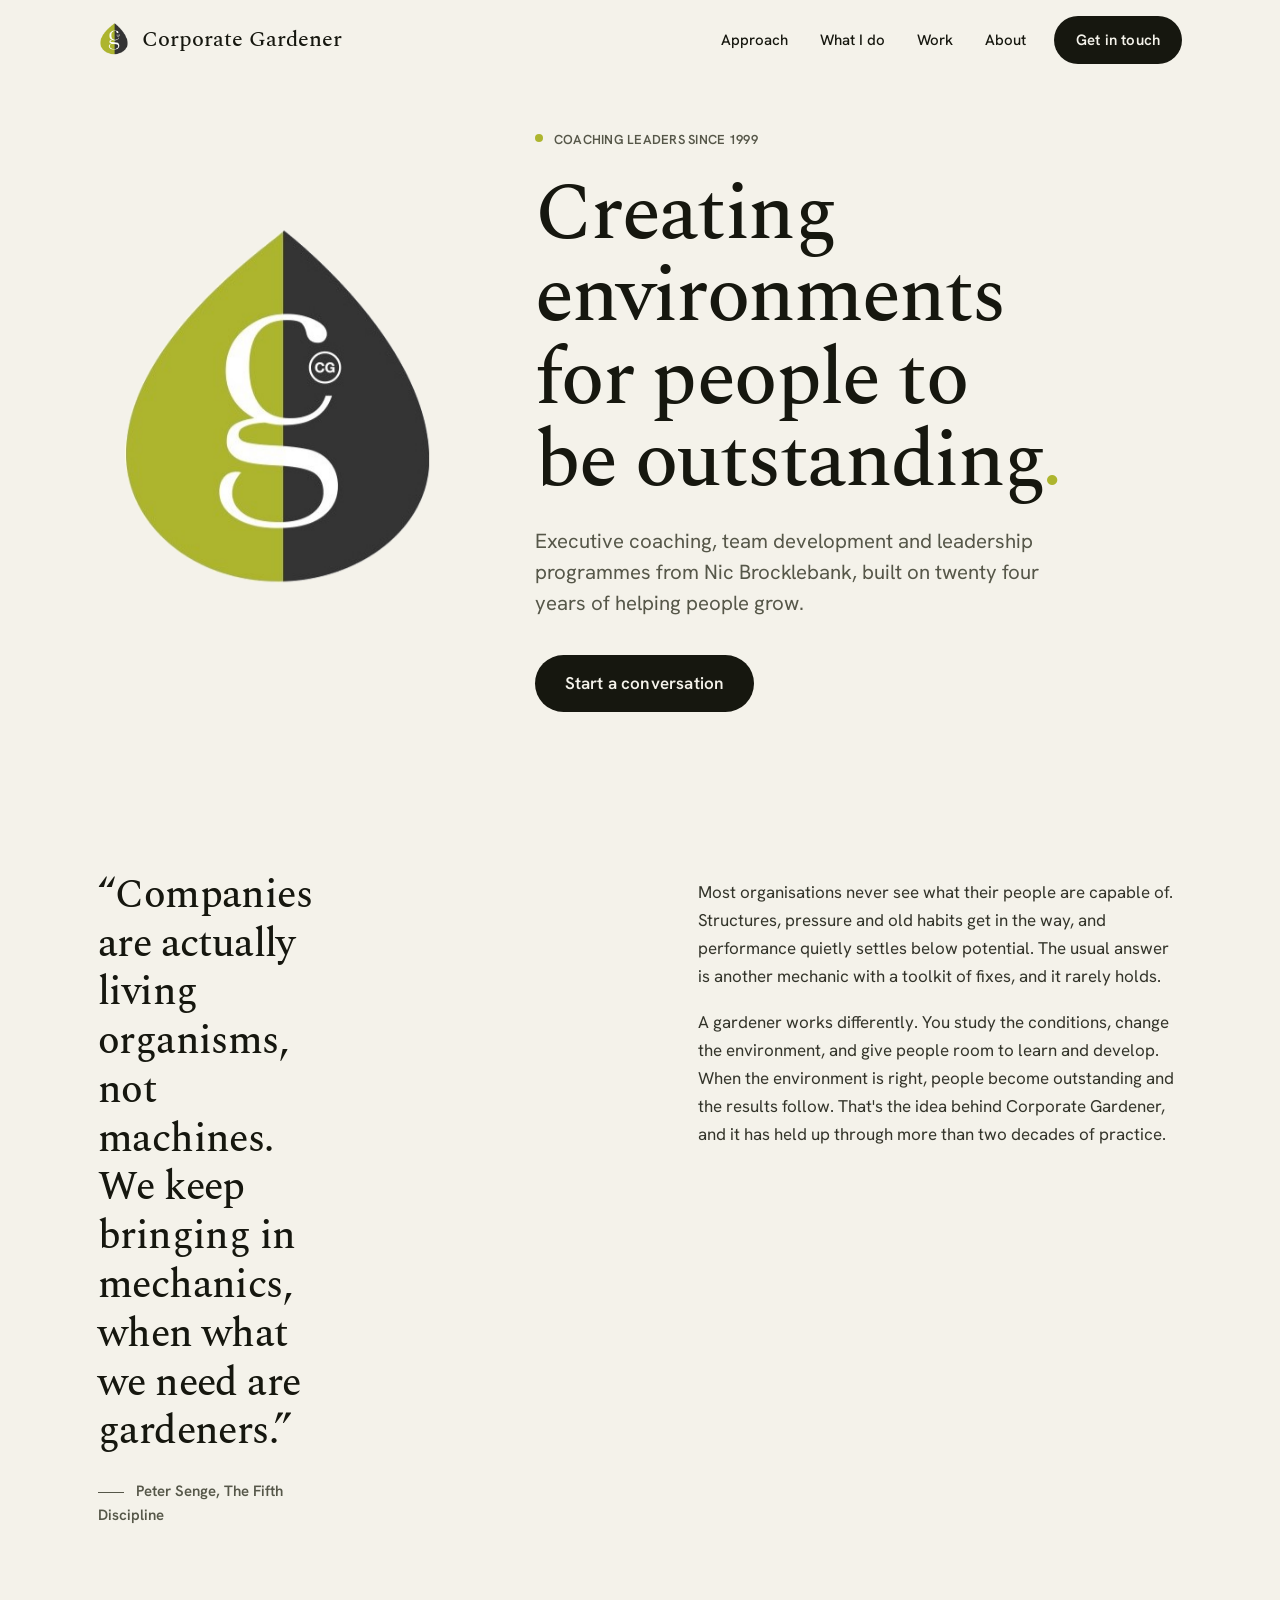
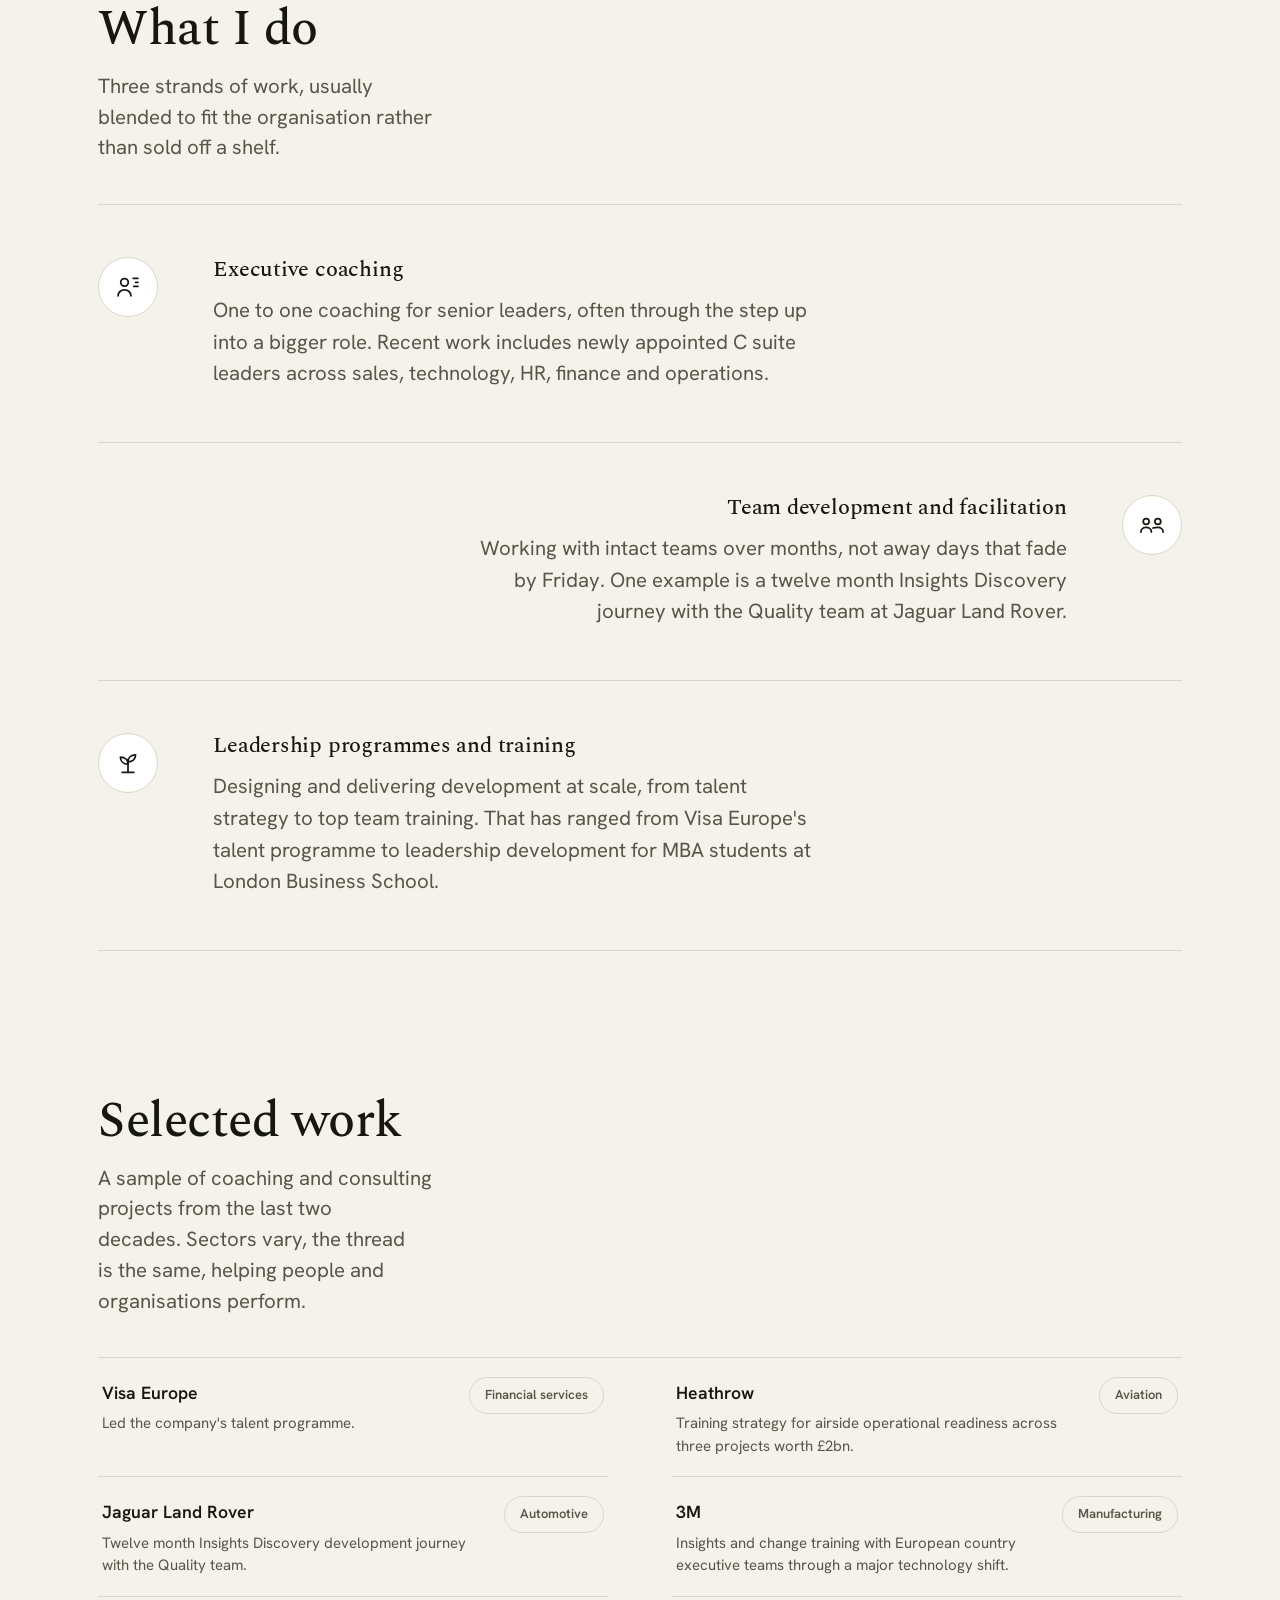
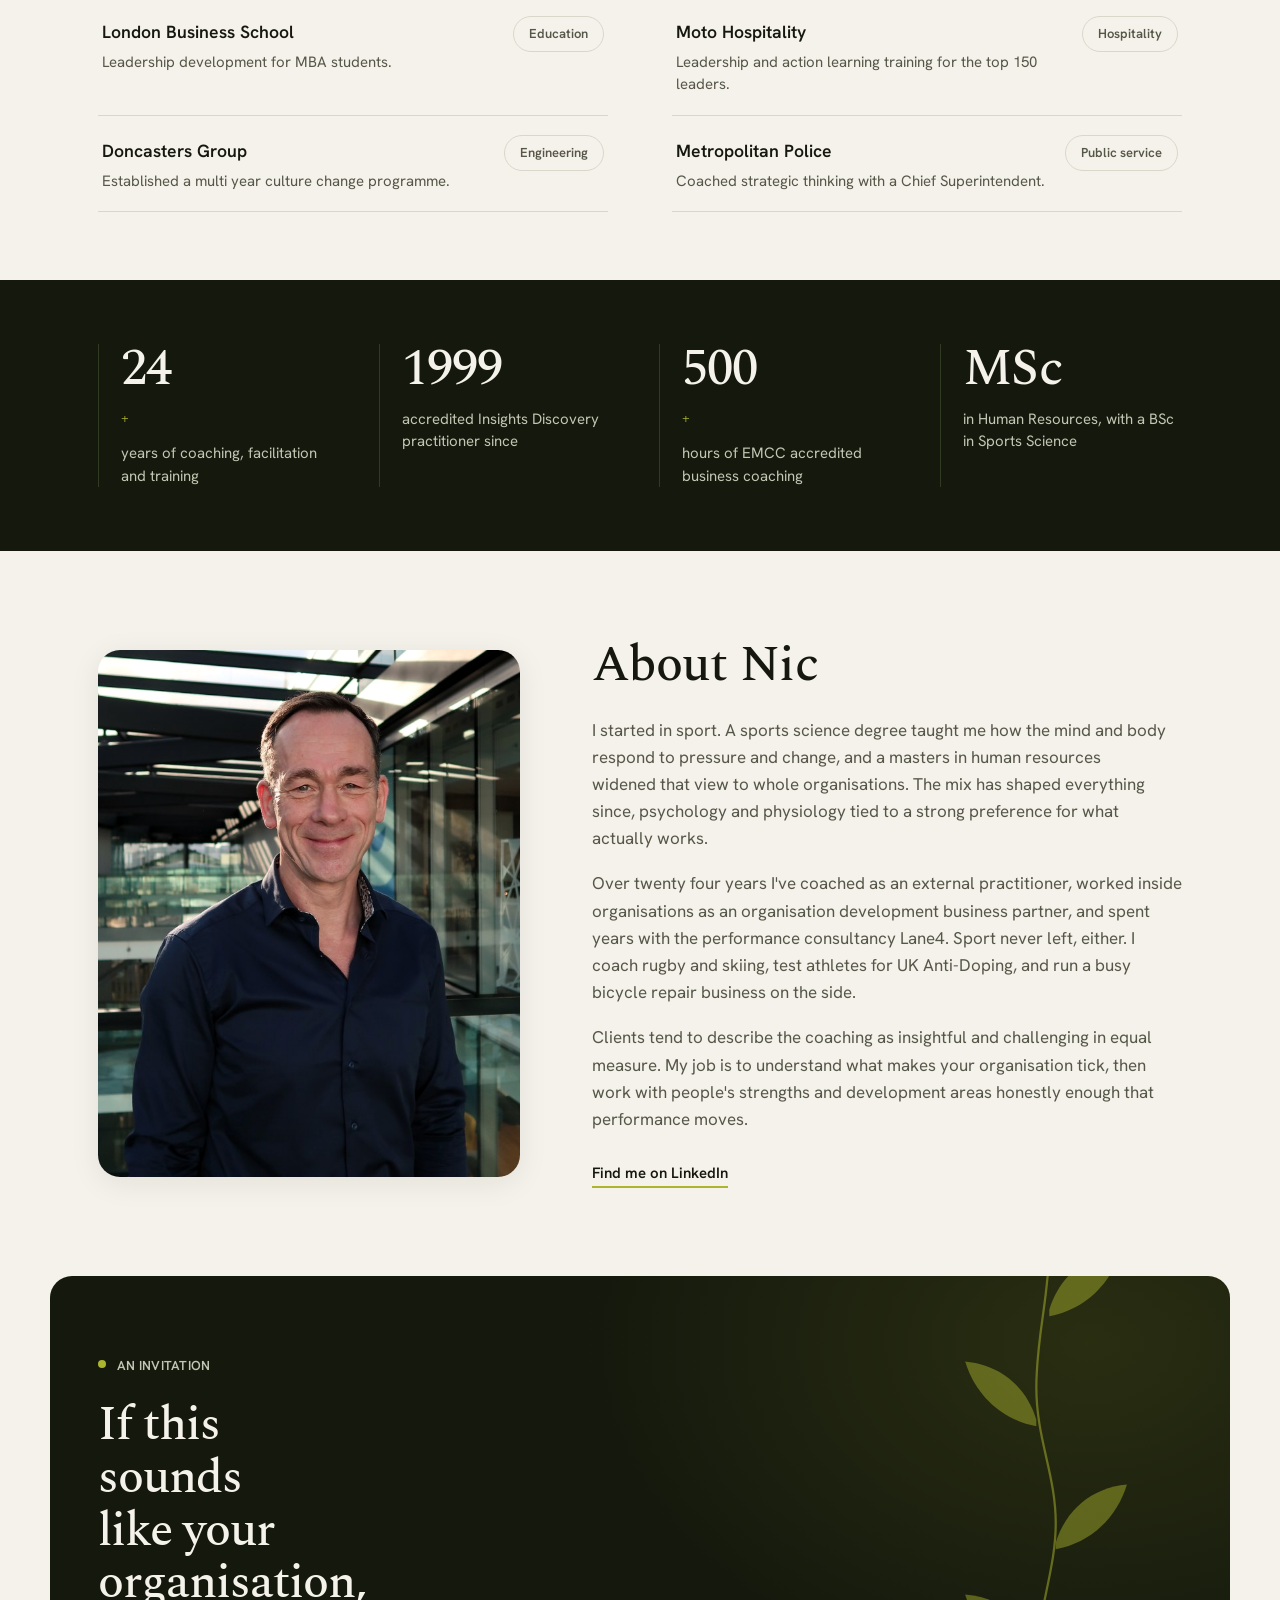
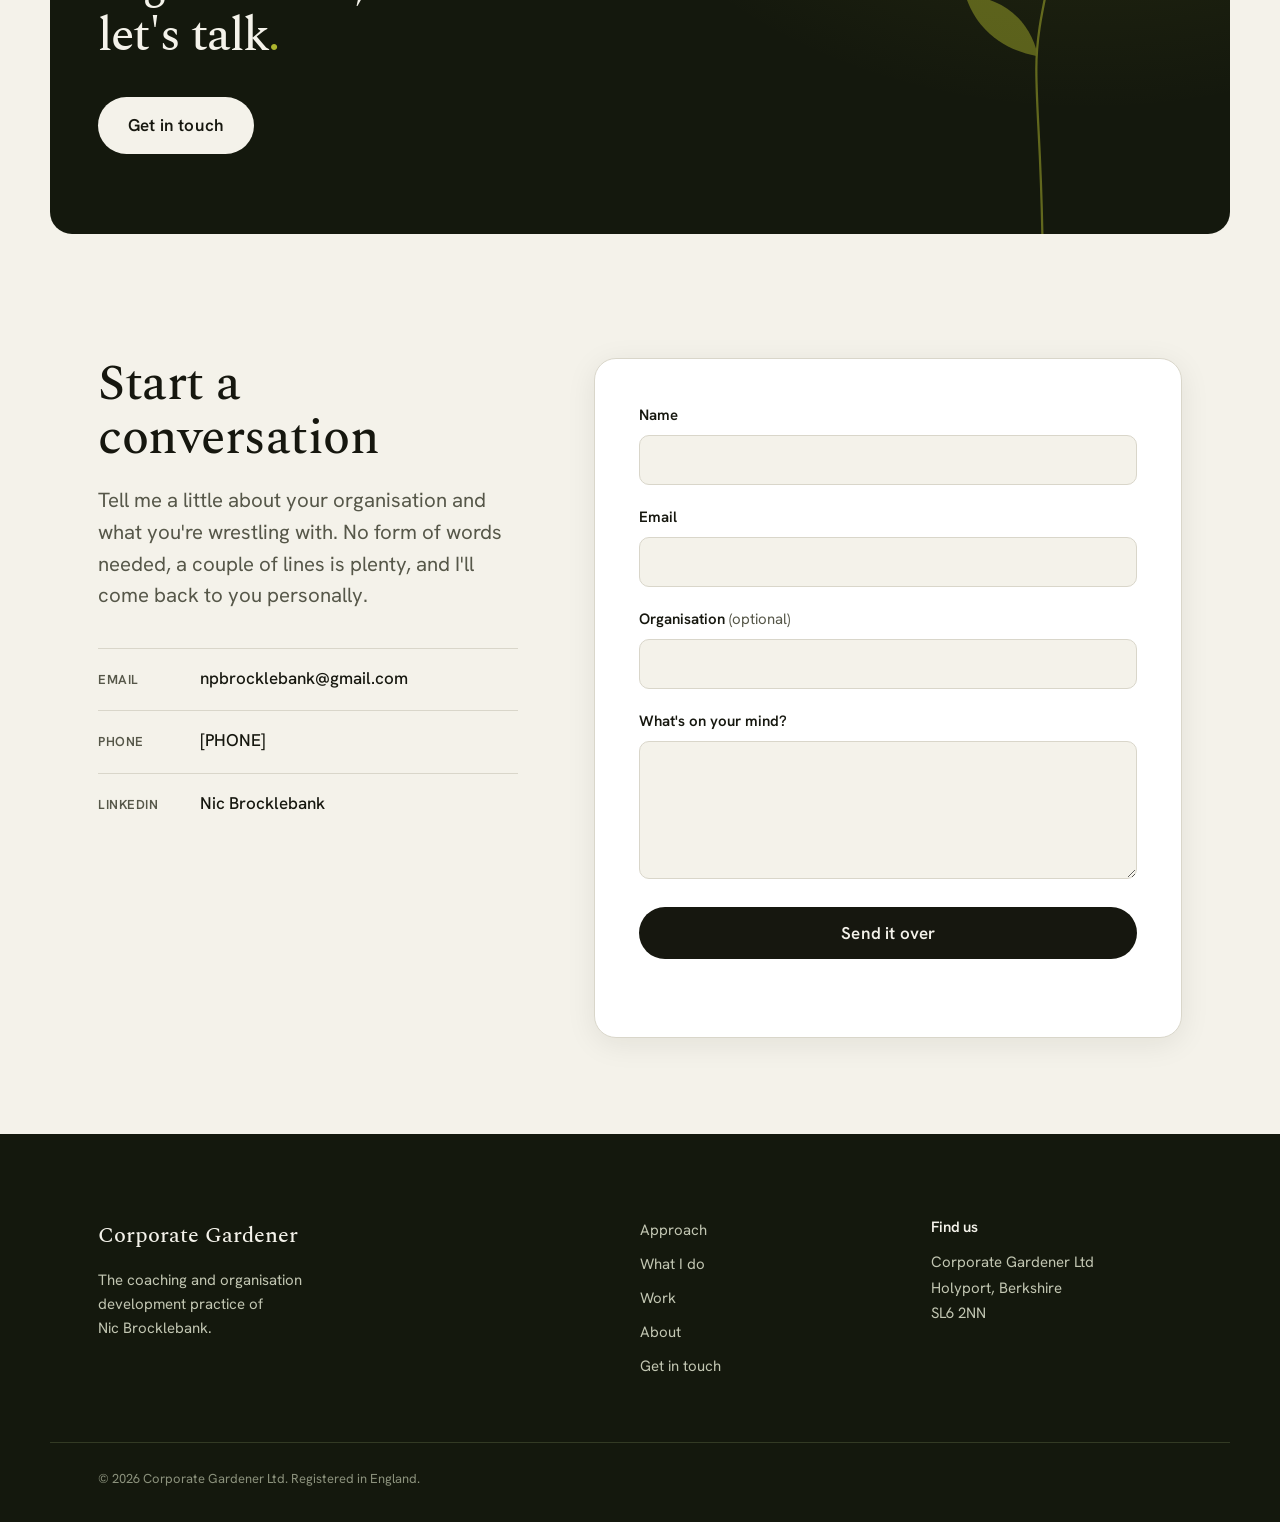
==== commit fec7a277: "Logo-led hero, professional type, tighter layout - Replace the photo hero with a clean logo + headli" ====
--- a/index.html
+++ b/index.html
@@ -26,7 +26,7 @@
 
   <link rel="preconnect" href="https://fonts.googleapis.com">
   <link rel="preconnect" href="https://fonts.gstatic.com" crossorigin>
-  <link href="https://fonts.googleapis.com/css2?family=Young+Serif&family=Hanken+Grotesk:wght@400;500;600;700&display=swap" rel="stylesheet">
+  <link href="https://fonts.googleapis.com/css2?family=Spectral:wght@400;500;600&family=Hanken+Grotesk:wght@400;500;600;700&display=swap" rel="stylesheet">
   <link rel="stylesheet" href="css/style.css">
 
   <script type="application/ld+json">
@@ -86,15 +86,17 @@
   <main id="main">
 
   <section class="hero">
-    <div class="hero-media" role="img" aria-label="A greenhouse glowing with warm light at dusk, seen through garden foliage"></div>
-    <div class="hero-scrim"></div>
-    <div class="wrap hero-content">
-      <p class="eyebrow"><span class="accent-dot" aria-hidden="true"></span>Coaching leaders since 1999</p>
-      <h1 class="display">Creating environments for people to be outstanding<span class="accent" aria-hidden="true">.</span></h1>
-      <p class="hero-sub">Executive coaching, team development and leadership programmes from Nic Brocklebank, built on twenty four years of helping people grow.</p>
-      <a class="btn btn-fill btn-lg" href="#contact">Start a conversation</a>
-    </div>
-    <span class="hero-hint" aria-hidden="true">Scroll</span>
+    <div class="wrap hero-inner">
+      <div class="hero-logo">
+        <img src="assets/logo.png" alt="Corporate Gardener" width="399" height="430">
+      </div>
+      <div class="hero-content">
+        <p class="eyebrow"><span class="accent-dot" aria-hidden="true"></span>Coaching leaders since 1999</p>
+        <h1 class="display">Creating environments for people to be outstanding<span class="accent" aria-hidden="true">.</span></h1>
+        <p class="hero-sub">Executive coaching, team development and leadership programmes from Nic Brocklebank, built on twenty four years of helping people grow.</p>
+        <a class="btn btn-fill btn-lg" href="#contact">Start a conversation</a>
+      </div>
+    </div>
   </section>
 
   <section class="manifesto" id="approach">
@@ -152,8 +154,8 @@
   </section>
 
   <section class="work" id="work">
-    <div class="wrap work-grid">
-      <div class="section-head sticky-head reveal">
+    <div class="wrap">
+      <div class="section-head reveal">
         <h2>Selected work</h2>
         <p>A sample of coaching and consulting projects from the last two decades. Sectors vary, the thread is the same, helping people and organisations perform.</p>
       </div>
--- a/css/style.css
+++ b/css/style.css
@@ -22,7 +22,7 @@
   --on-dark-mute: #c2c6b2;  /* secondary text on forest (~5:1) */
 
   /* ---- Type ---- */
-  --font-display: 'Young Serif', Georgia, 'Times New Roman', serif;
+  --font-display: 'Spectral', Georgia, 'Times New Roman', serif;
   --font-body: 'Hanken Grotesk', ui-sans-serif, system-ui, -apple-system, sans-serif;
 
   --text-caption: 0.8125rem;   /* 13px */
@@ -77,9 +77,9 @@
 
 h1, h2, h3 {
   font-family: var(--font-display);
-  font-weight: 400;
+  font-weight: 500;
   line-height: 1.08;
-  letter-spacing: -0.015em;
+  letter-spacing: -0.01em;
   color: var(--ink);
   text-wrap: balance;
 }
@@ -101,7 +101,7 @@
 
 .display-sm {
   font-family: var(--font-display);
-  font-weight: 400;
+  font-weight: 500;
   font-size: var(--text-display-sm);
   line-height: 1.1;
   letter-spacing: -0.02em;
@@ -238,11 +238,11 @@
 .wordmark {
   display: flex; align-items: center; gap: 12px;
   font-family: var(--font-display);
+  font-weight: 500;
   font-size: 1.35rem;
   text-decoration: none;
-  color: var(--on-dark);
+  color: var(--ink);
   white-space: nowrap;
-  transition: color 0.4s var(--ease-out);
 }
 
 .logo-mark { height: 34px; width: auto; }
@@ -253,12 +253,12 @@
   font-size: var(--text-small);
   font-weight: 500;
   text-decoration: none;
-  color: var(--on-dark);
+  color: var(--ink);
   padding: 8px 14px;
   border-radius: var(--radius-pill);
-  transition: color 0.4s var(--ease-out), opacity 0.2s var(--ease-out);
-}
-.nav-links a:not(.btn):hover { opacity: 0.68; }
+  transition: opacity 0.2s var(--ease-out);
+}
+.nav-links a:not(.btn):hover { opacity: 0.62; }
 
 .nav-cta { margin-left: 10px; }
 
@@ -268,8 +268,6 @@
   -webkit-backdrop-filter: saturate(1.4) blur(10px);
   box-shadow: 0 1px 0 var(--line);
 }
-.site-nav.scrolled .wordmark,
-.site-nav.scrolled .nav-links a:not(.btn) { color: var(--ink); }
 
 .nav-toggle {
   display: none;
@@ -289,92 +287,74 @@
 
 .hero {
   position: relative;
-  min-height: 94vh;
+  min-height: 82vh;
   display: flex;
   align-items: center;
-  isolation: isolate;
+  padding: 130px 0 68px;
   overflow: hidden;
-  background: var(--forest);
-}
-
-.hero-media {
-  position: absolute;
-  inset: 0;
-  z-index: -2;
-  background: url('../assets/hero.jpg') center 42% / cover no-repeat;
-  /* grade the warm photo toward the muted, atmospheric palette */
-  filter: saturate(0.82) contrast(1.02) brightness(0.94);
-  transform: scale(1.06);
-}
-
-.hero-scrim {
-  position: absolute;
-  inset: 0;
-  z-index: -1;
-  background:
-    linear-gradient(180deg, rgba(20, 24, 13, 0.62) 0%, rgba(20, 24, 13, 0.32) 34%, rgba(20, 24, 13, 0.52) 78%, rgba(20, 24, 13, 0.88) 100%),
-    radial-gradient(120% 90% at 50% 42%, rgba(20, 24, 13, 0) 40%, rgba(20, 24, 13, 0.55) 100%);
-}
-
-.hero-content {
-  text-align: center;
-  padding-top: 108px;
-  padding-bottom: 96px;
+}
+
+.hero-inner {
+  display: grid;
+  grid-template-columns: minmax(0, 360px) 1fr;
+  gap: clamp(32px, 6vw, 88px);
+  align-items: center;
   width: 100%;
 }
 
-.hero-content .eyebrow { color: rgba(244, 242, 234, 0.82); }
+.hero-logo { animation: hero-rise 0.8s var(--ease-out) both; }
+.hero-logo img { width: 100%; height: auto; max-width: 360px; }
+
+.hero-content { animation: hero-rise 0.8s var(--ease-out) 0.12s both; }
 
 .hero-content .display {
-  color: var(--on-dark);
-  max-width: 15ch;
-  margin: 0 auto 26px;
-  line-height: 1.02;
+  color: var(--ink);
+  max-width: 17ch;
+  margin: 0 0 24px;
+  line-height: 1.03;
 }
 
 .hero-sub {
   font-size: var(--text-lead);
   line-height: 1.5;
-  color: rgba(244, 242, 234, 0.9);
-  max-width: 56ch;
-  margin: 0 auto 40px;
-}
-
-.hero-hint {
-  position: absolute;
-  bottom: 26px; left: 50%;
-  transform: translateX(-50%);
-  font-size: var(--text-caption);
-  letter-spacing: 0.24em;
-  text-transform: uppercase;
-  color: rgba(244, 242, 234, 0.6);
-  writing-mode: vertical-rl;
-  animation: hint 2.4s var(--ease-out) infinite;
-}
-@keyframes hint {
-  0%, 100% { transform: translateX(-50%) translateY(0); opacity: 0.6; }
-  50% { transform: translateX(-50%) translateY(8px); opacity: 0.25; }
+  color: var(--ink-mute);
+  max-width: 50ch;
+  margin: 0 0 36px;
+}
+
+@keyframes hero-rise {
+  from { opacity: 0; transform: translateY(16px); }
+  to { opacity: 1; transform: none; }
+}
+@media (prefers-reduced-motion: reduce) {
+  .hero-logo, .hero-content { animation: none; }
 }
 
 /* ---------- Section rhythm ---------- */
 
-.manifesto { padding: clamp(88px, 12vw, 150px) 0 clamp(80px, 10vw, 120px); position: relative; z-index: var(--z-content); }
-.services { padding: 0 0 clamp(80px, 10vw, 120px); position: relative; z-index: var(--z-content); }
-.work { padding: clamp(70px, 8vw, 100px) 0; position: relative; z-index: var(--z-content); }
-.about { padding: clamp(80px, 10vw, 130px) 0; position: relative; z-index: var(--z-content); }
-.contact { padding: clamp(80px, 10vw, 130px) 0 clamp(88px, 11vw, 140px); position: relative; z-index: var(--z-content); }
-
-.section-head { max-width: 34ch; margin-bottom: clamp(40px, 5vw, 64px); }
+.manifesto { padding: clamp(56px, 8vw, 92px) 0 clamp(48px, 6vw, 76px); position: relative; z-index: var(--z-content); }
+.services { padding: 0 0 clamp(48px, 6vw, 76px); position: relative; z-index: var(--z-content); }
+.work { padding: clamp(44px, 6vw, 68px) 0; position: relative; z-index: var(--z-content); }
+.about { padding: clamp(52px, 7vw, 88px) 0; position: relative; z-index: var(--z-content); }
+.contact { padding: clamp(52px, 7vw, 84px) 0 clamp(56px, 8vw, 96px); position: relative; z-index: var(--z-content); }
+
+.section-head { max-width: 34ch; margin-bottom: clamp(26px, 3.2vw, 42px); }
 .section-head p { margin-top: 14px; color: var(--ink-mute); font-size: var(--text-lead); line-height: 1.5; }
 
 /* ---------- Manifesto ---------- */
 
-.pull-quote { max-width: 40ch; margin: 0 0 clamp(44px, 6vw, 72px); }
+.manifesto .wrap {
+  display: grid;
+  grid-template-columns: 1.05fr 0.95fr;
+  gap: clamp(32px, 5vw, 76px);
+  align-items: start;
+}
+.pull-quote { max-width: 24ch; margin: 0; }
 .pull-quote p {
   font-family: var(--font-display);
-  font-weight: 400;
-  font-size: clamp(1.7rem, 3.8vw, 2.7rem);
-  line-height: 1.18;
+  font-weight: 500;
+  font-size: clamp(1.6rem, 3.4vw, 2.5rem);
+  line-height: 1.22;
   letter-spacing: -0.015em;
   color: var(--ink);
   max-width: 32ch;
@@ -389,9 +369,9 @@
 }
 .pull-quote cite::before { content: ''; display: inline-block; width: 26px; height: 1px; background: var(--ink-mute); vertical-align: middle; margin-right: 12px; }
 
-.manifesto-body { max-width: 62ch; margin-left: auto; }
-.manifesto-body p { font-size: var(--text-lead); line-height: 1.6; color: var(--ink-body); }
-.manifesto-body p + p { margin-top: 20px; }
+.manifesto-body { max-width: 54ch; margin: 6px 0 0; }
+.manifesto-body p { font-size: var(--text-body); line-height: 1.65; color: var(--ink-body); }
+.manifesto-body p + p { margin-top: 18px; }
 
 /* ---------- Services as editorial rows (not identical cards) ---------- */
 
@@ -429,19 +409,21 @@
 
 /* ---------- Selected work ---------- */
 
-.work-grid { display: grid; grid-template-columns: 5fr 7fr; gap: clamp(40px, 6vw, 72px); align-items: start; }
-.sticky-head { position: sticky; top: 112px; margin-bottom: 0; }
-
-.work-list { list-style: none; }
+.work-list {
+  list-style: none;
+  display: grid;
+  grid-template-columns: 1fr 1fr;
+  column-gap: clamp(32px, 5vw, 64px);
+  border-top: 1px solid var(--line);
+}
 .work-list li {
   display: flex; align-items: baseline; justify-content: space-between;
-  gap: 24px;
-  padding: 22px 4px;
+  gap: 20px;
+  padding: 19px 4px;
   border-bottom: 1px solid var(--line);
   transition: transform 0.35s var(--ease-out);
 }
-.work-list li:first-child { border-top: 1px solid var(--line); }
-.work-list li:hover { transform: translateX(10px); }
+.work-list li:hover { transform: translateX(8px); }
 .work-list strong { display: block; font-weight: 600; font-size: 1.1rem; color: var(--ink); }
 .work-list span { display: block; margin-top: 5px; color: var(--ink-mute); font-size: var(--text-small); line-height: 1.5; }
 
@@ -460,7 +442,7 @@
 /* ---------- Credentials: a forest band, ruled, serif numerals ---------- */
 
 .credentials { background: var(--forest); color: var(--on-dark); position: relative; z-index: var(--z-content); }
-.credentials .wrap { padding-top: clamp(56px, 7vw, 84px); padding-bottom: clamp(56px, 7vw, 84px); }
+.credentials .wrap { padding-top: clamp(42px, 5vw, 64px); padding-bottom: clamp(42px, 5vw, 64px); }
 
 .cred-row {
   list-style: none;
@@ -472,7 +454,7 @@
 .cred-row strong {
   display: block;
   font-family: var(--font-display);
-  font-weight: 400;
+  font-weight: 500;
   font-size: clamp(2.2rem, 4vw, 3.2rem);
   line-height: 1;
   color: var(--on-dark);
@@ -501,7 +483,7 @@
   background: var(--forest);
   color: var(--on-dark);
   border-radius: var(--radius-lg);
-  padding: clamp(56px, 9vw, 104px) var(--gutter);
+  padding: clamp(44px, 7vw, 80px) var(--gutter);
   overflow: hidden;
   isolation: isolate;
 }
@@ -626,10 +608,18 @@
   .nav-links a:not(.btn) { color: var(--ink); padding: 12px 14px; }
   .nav-cta { margin: 6px 0 0; }
 
-  .hero { min-height: 100svh; }
-  .hero-hint { display: none; }
+  .hero { min-height: auto; padding: 112px 0 52px; }
+  .hero-inner { grid-template-columns: 1fr; justify-items: center; text-align: center; gap: 26px; }
+  .hero-logo img { max-width: 168px; }
+  .hero-content .display, .hero-sub { margin-left: auto; margin-right: auto; }
+  .hero-sub { font-size: var(--text-body); }
+
+  .manifesto .wrap { grid-template-columns: 1fr; gap: 24px; }
+  .pull-quote { max-width: 30ch; }
+
+  .work-list { grid-template-columns: 1fr; }
   .work-list li { flex-direction: column; gap: 10px; }
-  .work-list li:hover { padding-left: 4px; }
+  .work-list li:hover { transform: translateX(4px); }
   .chip { align-self: flex-start; }
   .service-row { grid-template-columns: 52px 1fr; gap: 20px; }
   .service-mark { width: 50px; height: 50px; }
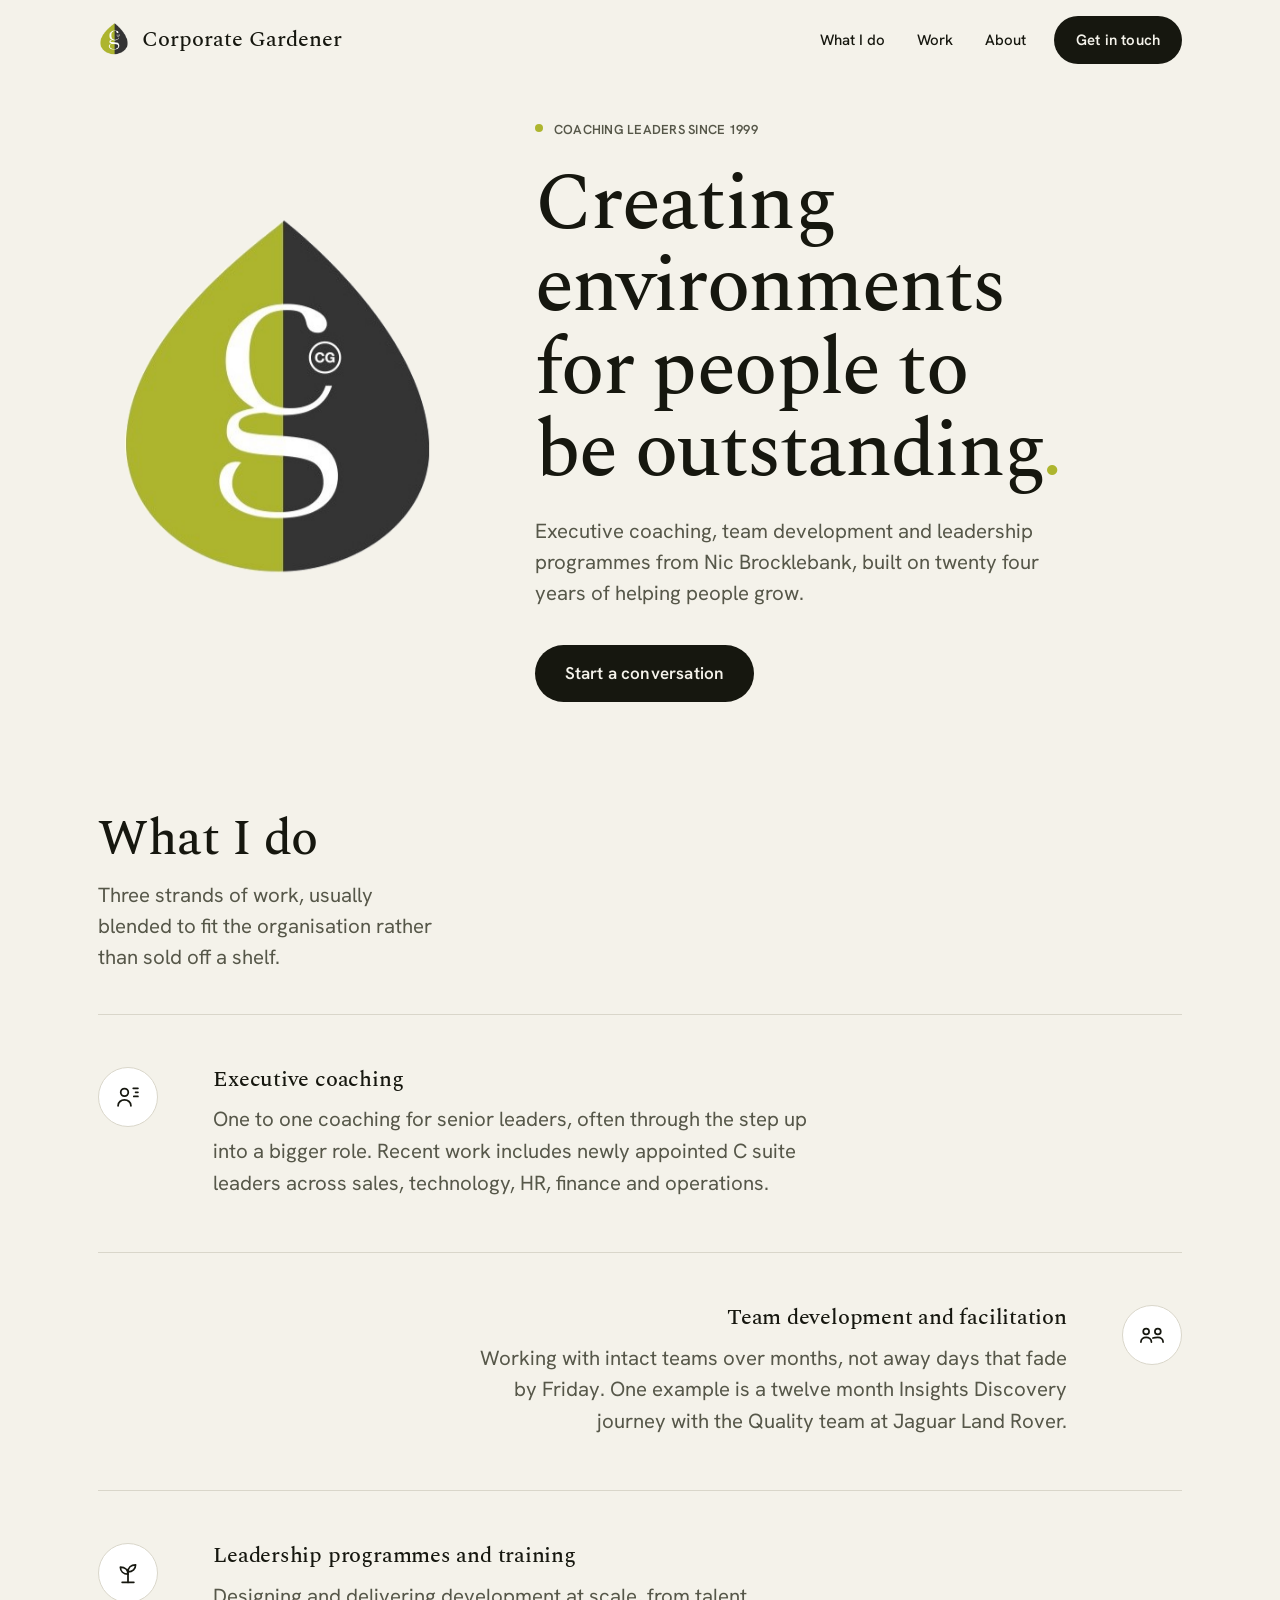
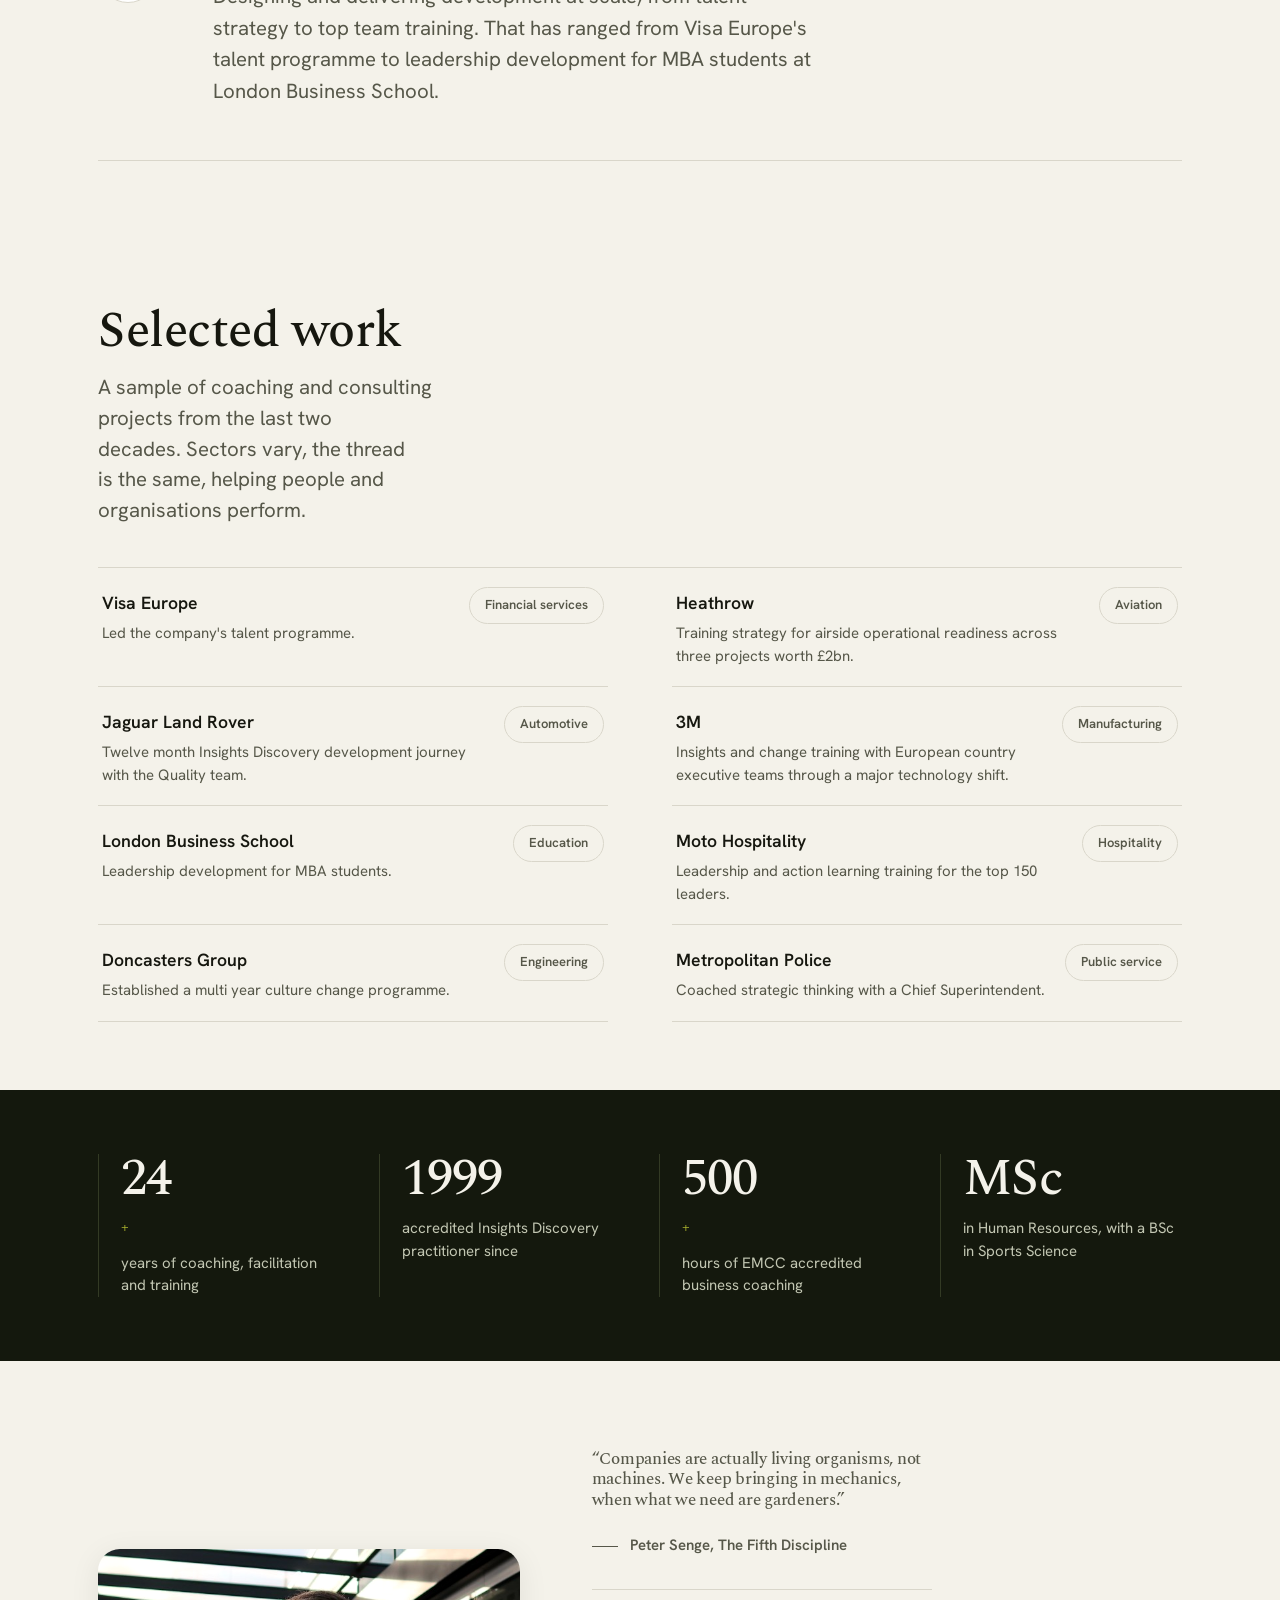
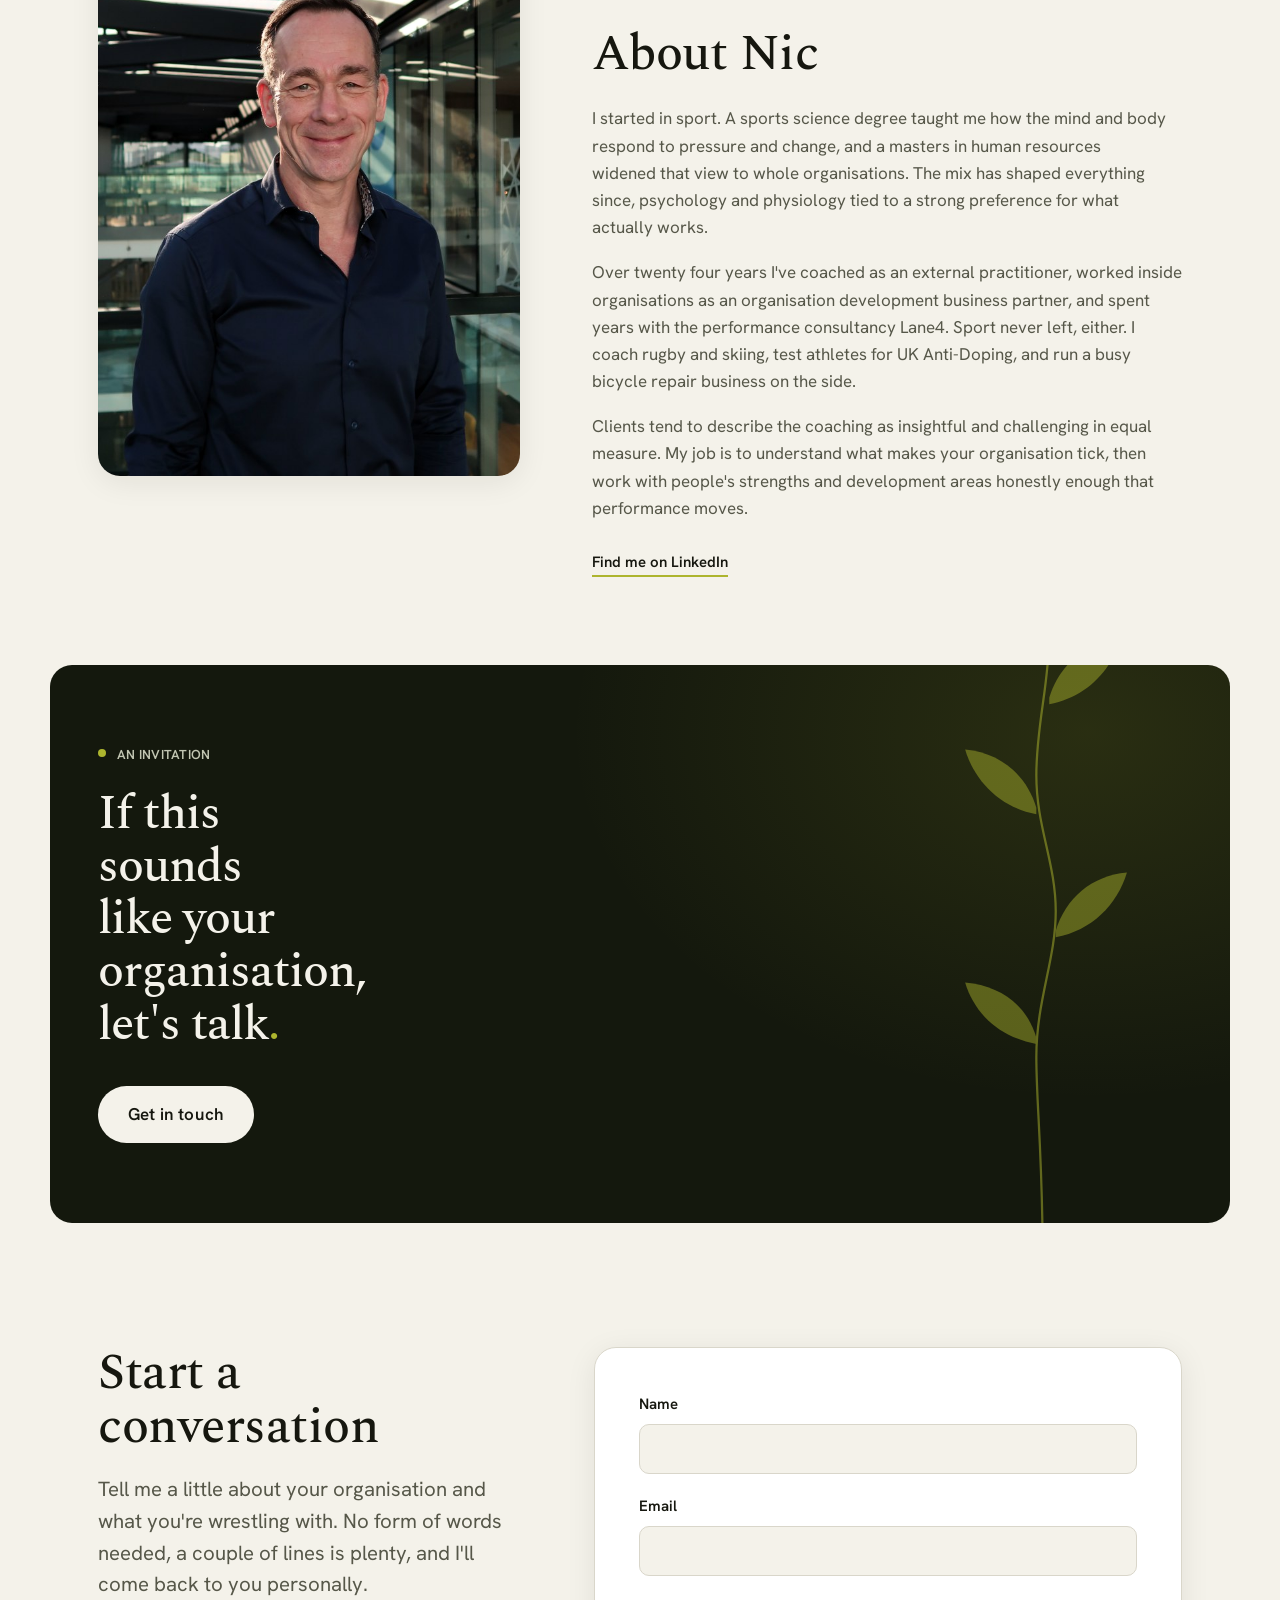
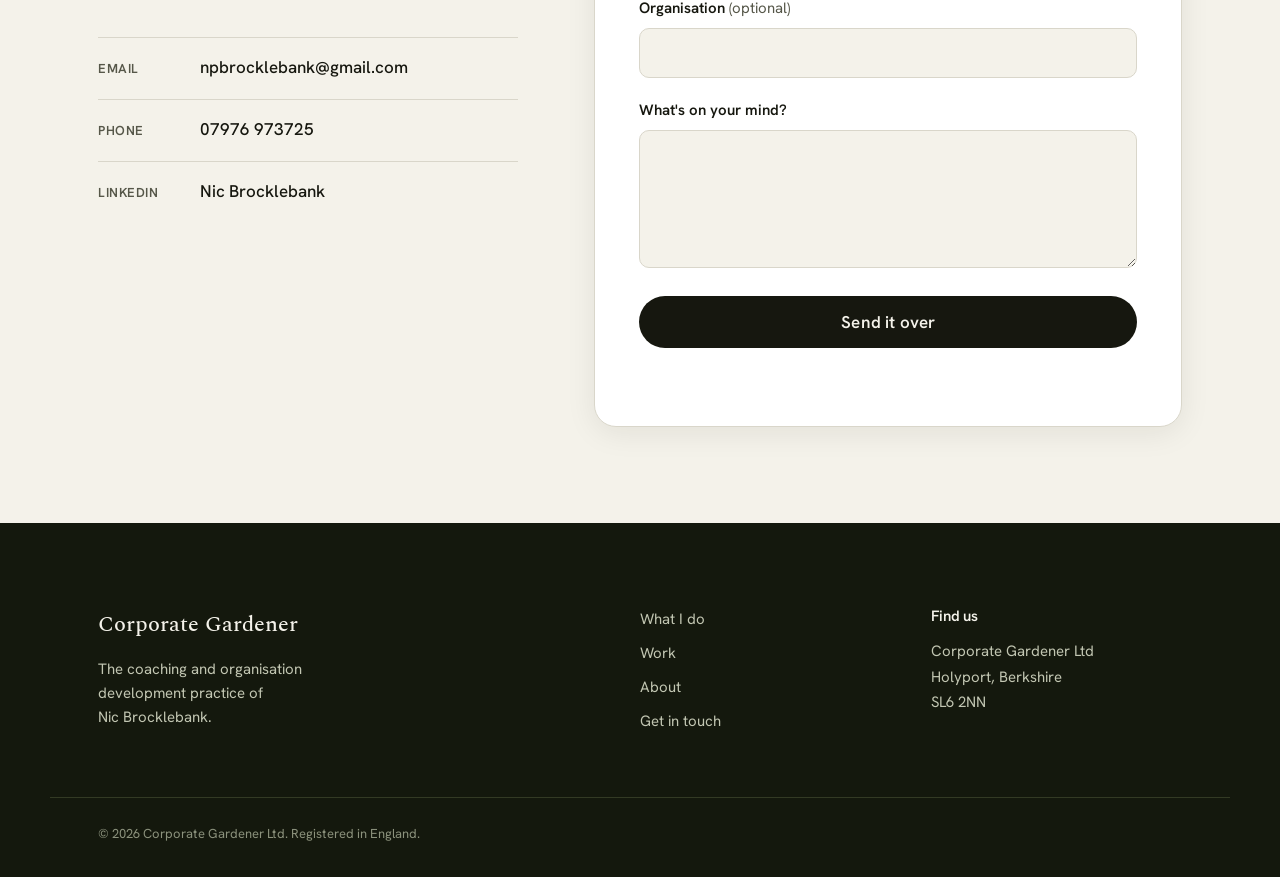
==== commit 3ac0adbc: "Fold quote into About, drop manifesto, add phone" ====
--- a/index.html
+++ b/index.html
@@ -38,6 +38,7 @@
     "description": "Executive coaching, team development and leadership programmes from Nic Brocklebank.",
     "url": "https://corporategardener.co.uk/",
     "email": "npbrocklebank@gmail.com",
+    "telephone": "+447976973725",
     "areaServed": "GB",
     "founder": {
       "@type": "Person",
@@ -71,7 +72,6 @@
     <div class="wrap nav-inner">
       <a class="wordmark" href="#top"><img class="logo-mark" src="assets/logo.png" alt="">Corporate Gardener</a>
       <nav class="nav-links" id="nav-links" aria-label="Site">
-        <a href="#approach">Approach</a>
         <a href="#services">What I do</a>
         <a href="#work">Work</a>
         <a href="#about">About</a>
@@ -95,19 +95,6 @@
         <h1 class="display">Creating environments for people to be outstanding<span class="accent" aria-hidden="true">.</span></h1>
         <p class="hero-sub">Executive coaching, team development and leadership programmes from Nic Brocklebank, built on twenty four years of helping people grow.</p>
         <a class="btn btn-fill btn-lg" href="#contact">Start a conversation</a>
-      </div>
-    </div>
-  </section>
-
-  <section class="manifesto" id="approach">
-    <div class="wrap">
-      <blockquote class="pull-quote reveal">
-        <p>&ldquo;Companies are actually living organisms, not machines. We keep bringing in mechanics, when what we need are gardeners.&rdquo;</p>
-        <cite>Peter Senge, The Fifth Discipline</cite>
-      </blockquote>
-      <div class="manifesto-body reveal">
-        <p>Most organisations never see what their people are capable of. Structures, pressure and old habits get in the way, and performance quietly settles below potential. The usual answer is another mechanic with a toolkit of fixes, and it rarely holds.</p>
-        <p>A gardener works differently. You study the conditions, change the environment, and give people room to learn and develop. When the environment is right, people become outstanding and the results follow. That's the idea behind Corporate Gardener, and it has held up through more than two decades of practice.</p>
       </div>
     </div>
   </section>
@@ -189,6 +176,10 @@
         <img src="assets/nic.jpg" alt="Nic Brocklebank" loading="lazy">
       </figure>
       <div class="about-body reveal">
+        <blockquote class="pull-quote about-quote">
+          <p>&ldquo;Companies are actually living organisms, not machines. We keep bringing in mechanics, when what we need are gardeners.&rdquo;</p>
+          <cite>Peter Senge, The Fifth Discipline</cite>
+        </blockquote>
         <h2>About Nic</h2>
         <p>I started in sport. A sports science degree taught me how the mind and body respond to pressure and change, and a masters in human resources widened that view to whole organisations. The mix has shaped everything since, psychology and physiology tied to a strong preference for what actually works.</p>
         <p>Over twenty four years I've coached as an external practitioner, worked inside organisations as an organisation development business partner, and spent years with the performance consultancy Lane4. Sport never left, either. I coach rugby and skiing, test athletes for UK Anti-Doping, and run a busy bicycle repair business on the side.</p>
@@ -222,8 +213,7 @@
         <p>Tell me a little about your organisation and what you're wrestling with. No form of words needed, a couple of lines is plenty, and I'll come back to you personally.</p>
         <ul class="contact-details">
           <li><span class="contact-label">Email</span><a href="mailto:npbrocklebank@gmail.com">npbrocklebank@gmail.com</a></li>
-          <!-- TODO: swap in Dad's real phone number before this goes live, or delete this line -->
-          <li><span class="contact-label">Phone</span><a href="tel:PHONE-GOES-HERE">[PHONE]</a></li>
+          <li><span class="contact-label">Phone</span><a href="tel:+447976973725">07976 973725</a></li>
           <li><span class="contact-label">LinkedIn</span><a href="https://www.linkedin.com/in/nicbrocklebank" target="_blank" rel="noopener">Nic Brocklebank</a></li>
         </ul>
       </div>
@@ -267,7 +257,6 @@
         <p class="footer-copy">The coaching and organisation development practice of Nic Brocklebank.</p>
       </div>
       <nav class="footer-nav" aria-label="Footer">
-        <a href="#approach">Approach</a>
         <a href="#services">What I do</a>
         <a href="#work">Work</a>
         <a href="#about">About</a>
--- a/css/style.css
+++ b/css/style.css
@@ -287,10 +287,10 @@
 
 .hero {
   position: relative;
-  min-height: 82vh;
+  min-height: 74vh;
   display: flex;
   align-items: center;
-  padding: 130px 0 68px;
+  padding: 120px 0 60px;
   overflow: hidden;
 }
 
@@ -332,8 +332,7 @@
 
 /* ---------- Section rhythm ---------- */
 
-.manifesto { padding: clamp(56px, 8vw, 92px) 0 clamp(48px, 6vw, 76px); position: relative; z-index: var(--z-content); }
-.services { padding: 0 0 clamp(48px, 6vw, 76px); position: relative; z-index: var(--z-content); }
+.services { padding: clamp(26px, 4vw, 52px) 0 clamp(48px, 6vw, 76px); position: relative; z-index: var(--z-content); }
 .work { padding: clamp(44px, 6vw, 68px) 0; position: relative; z-index: var(--z-content); }
 .about { padding: clamp(52px, 7vw, 88px) 0; position: relative; z-index: var(--z-content); }
 .contact { padding: clamp(52px, 7vw, 84px) 0 clamp(56px, 8vw, 96px); position: relative; z-index: var(--z-content); }
@@ -341,15 +340,9 @@
 .section-head { max-width: 34ch; margin-bottom: clamp(26px, 3.2vw, 42px); }
 .section-head p { margin-top: 14px; color: var(--ink-mute); font-size: var(--text-lead); line-height: 1.5; }
 
-/* ---------- Manifesto ---------- */
-
-.manifesto .wrap {
-  display: grid;
-  grid-template-columns: 1.05fr 0.95fr;
-  gap: clamp(32px, 5vw, 76px);
-  align-items: start;
-}
-.pull-quote { max-width: 24ch; margin: 0; }
+/* ---------- Pull quote (leads the About section) ---------- */
+
+.pull-quote { max-width: 32ch; margin: 0; }
 .pull-quote p {
   font-family: var(--font-display);
   font-weight: 500;
@@ -357,7 +350,6 @@
   line-height: 1.22;
   letter-spacing: -0.015em;
   color: var(--ink);
-  max-width: 32ch;
 }
 .pull-quote cite {
   display: block;
@@ -369,9 +361,13 @@
 }
 .pull-quote cite::before { content: ''; display: inline-block; width: 26px; height: 1px; background: var(--ink-mute); vertical-align: middle; margin-right: 12px; }
 
-.manifesto-body { max-width: 54ch; margin: 6px 0 0; }
-.manifesto-body p { font-size: var(--text-body); line-height: 1.65; color: var(--ink-body); }
-.manifesto-body p + p { margin-top: 18px; }
+.about-quote {
+  max-width: 34ch;
+  margin: 0 0 clamp(26px, 3vw, 38px);
+  padding-bottom: clamp(22px, 2.8vw, 32px);
+  border-bottom: 1px solid var(--line);
+}
+.about-quote p { font-size: clamp(1.45rem, 2.6vw, 2rem); }
 
 /* ---------- Services as editorial rows (not identical cards) ---------- */
 
@@ -614,8 +610,6 @@
   .hero-content .display, .hero-sub { margin-left: auto; margin-right: auto; }
   .hero-sub { font-size: var(--text-body); }
 
-  .manifesto .wrap { grid-template-columns: 1fr; gap: 24px; }
-  .pull-quote { max-width: 30ch; }
 
   .work-list { grid-template-columns: 1fr; }
   .work-list li { flex-direction: column; gap: 10px; }
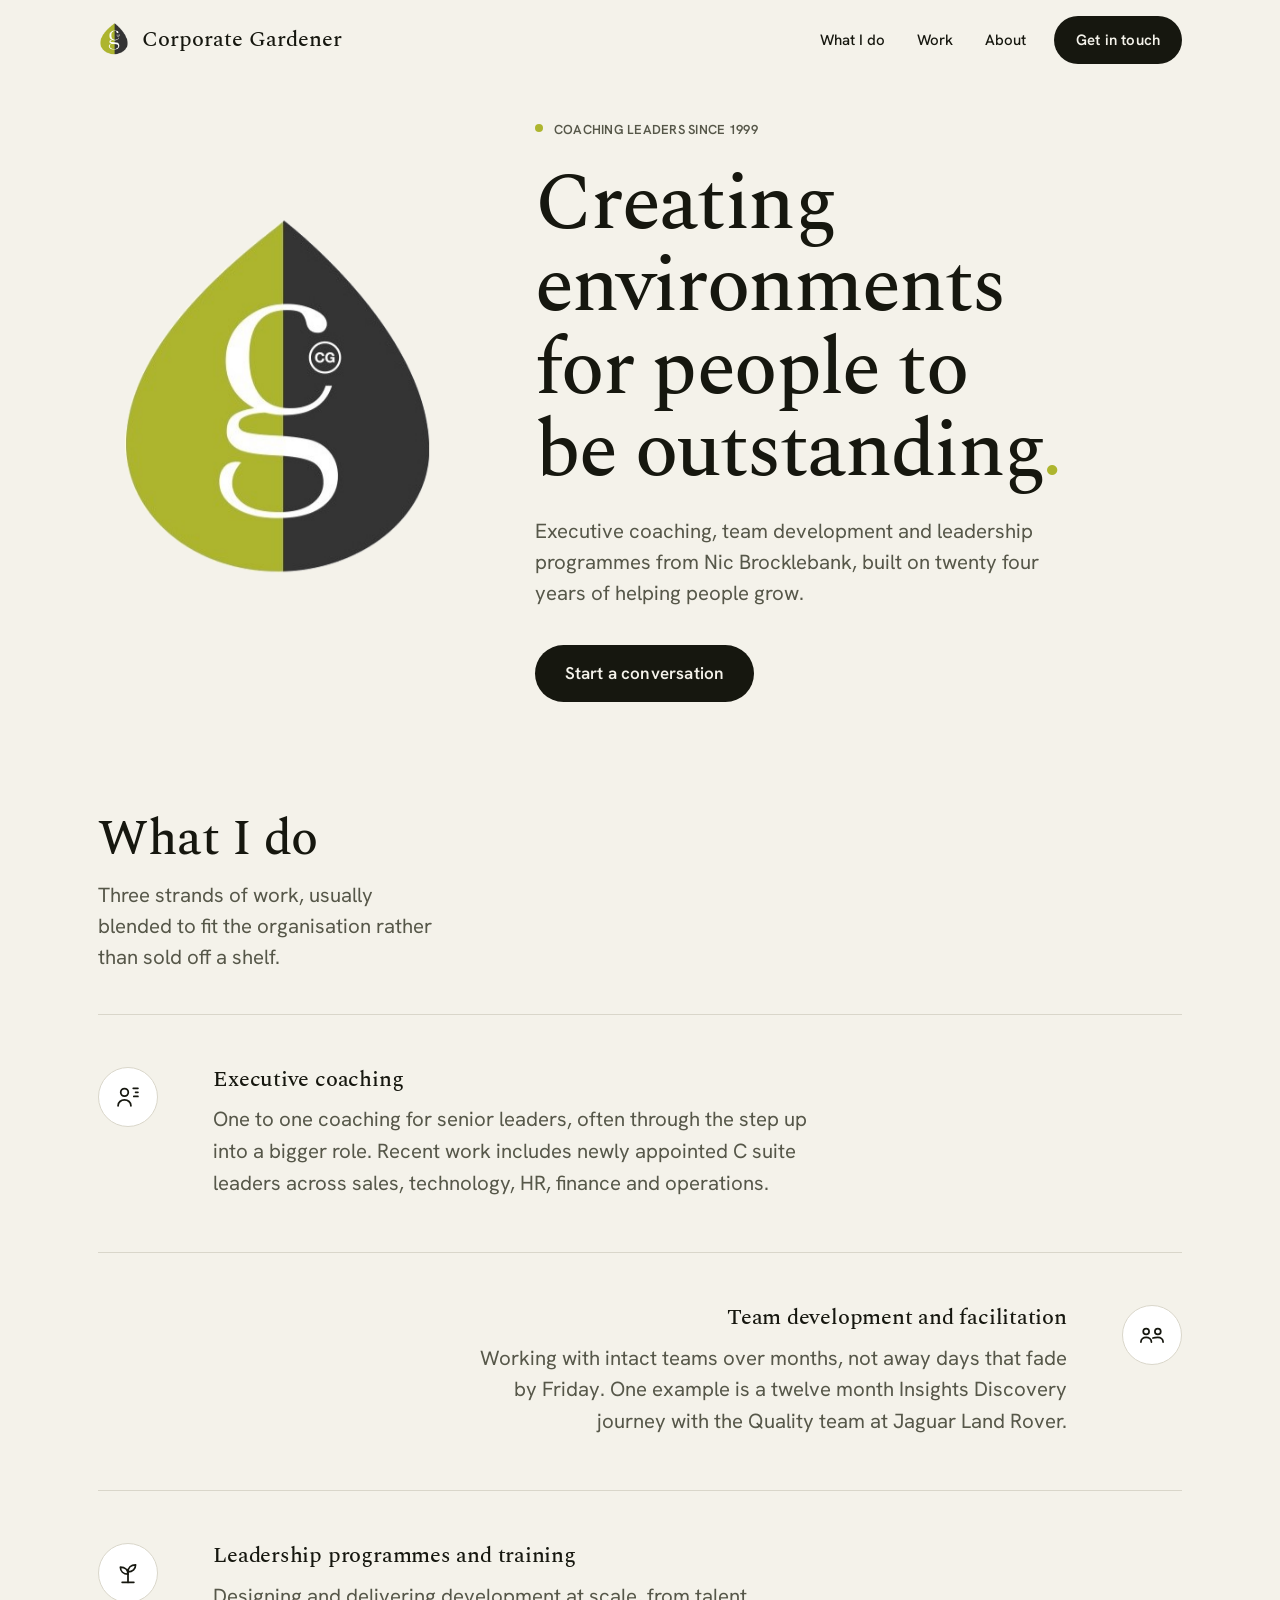
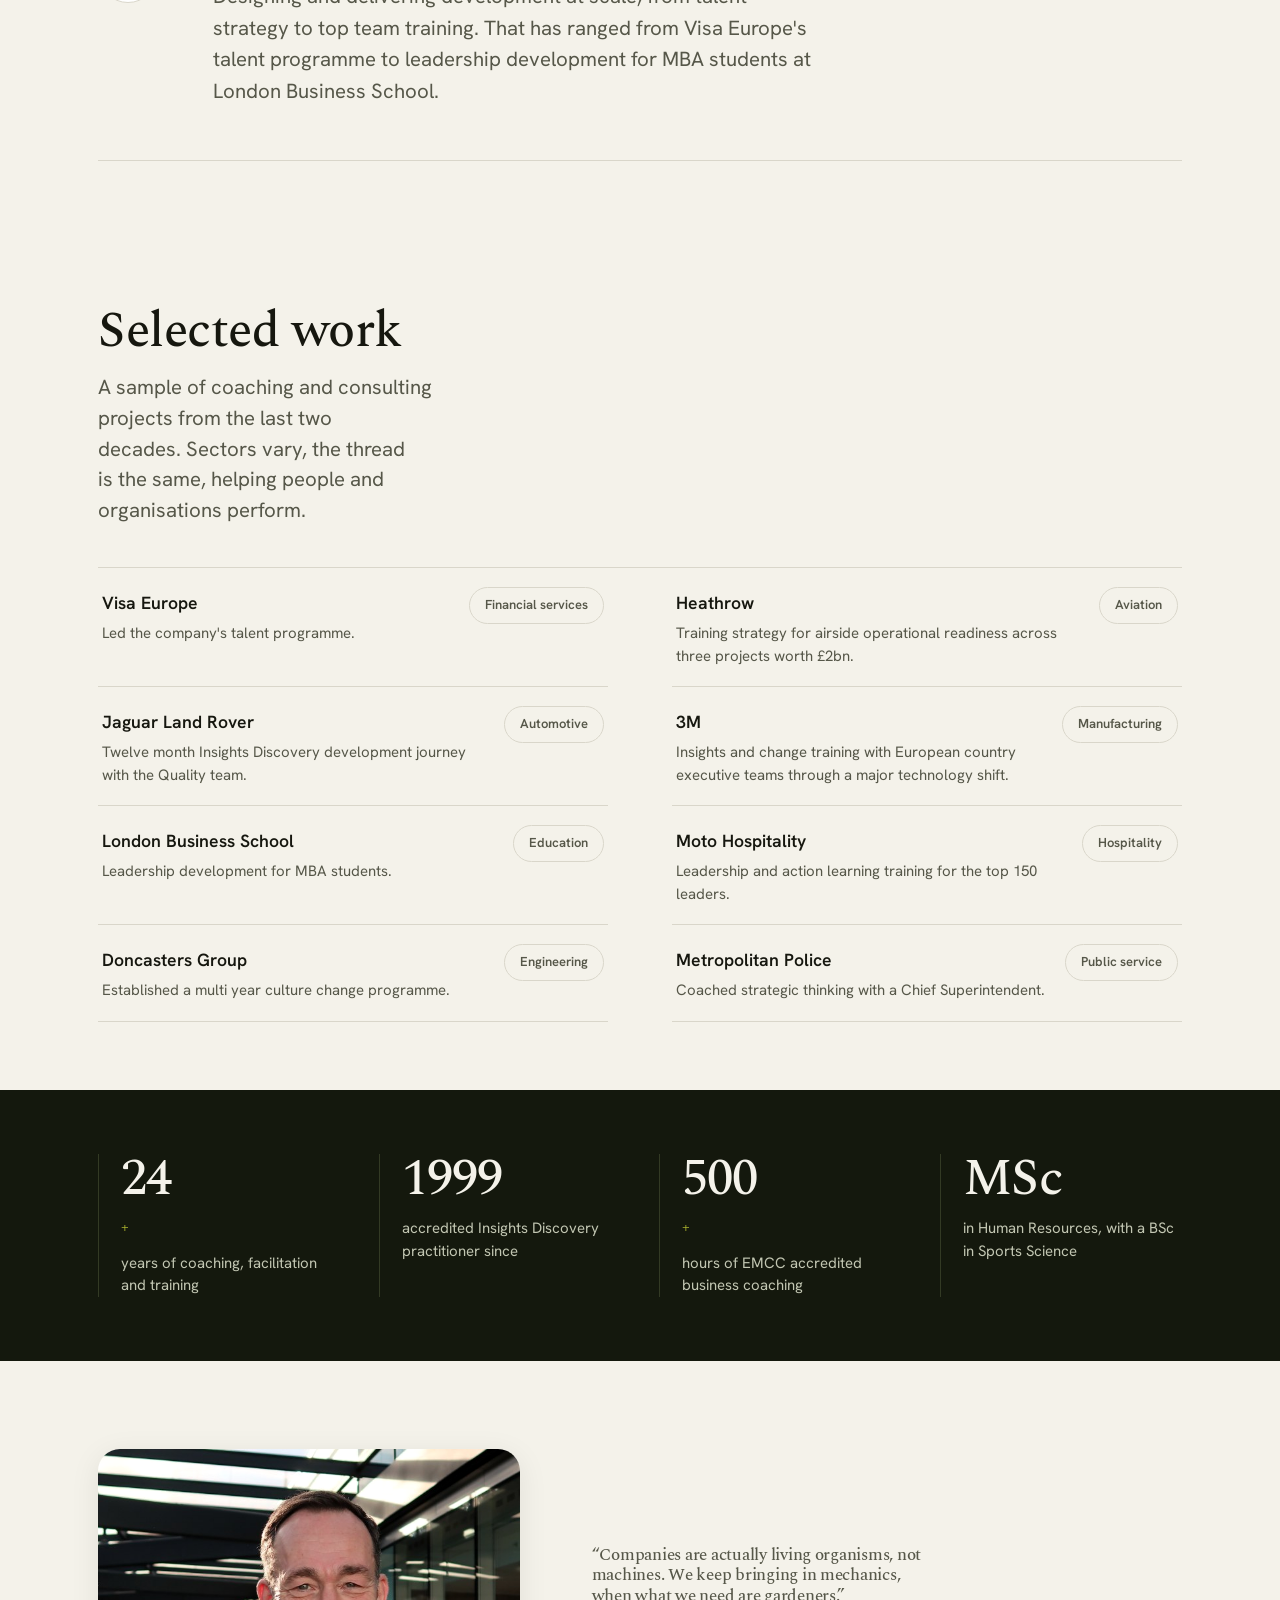
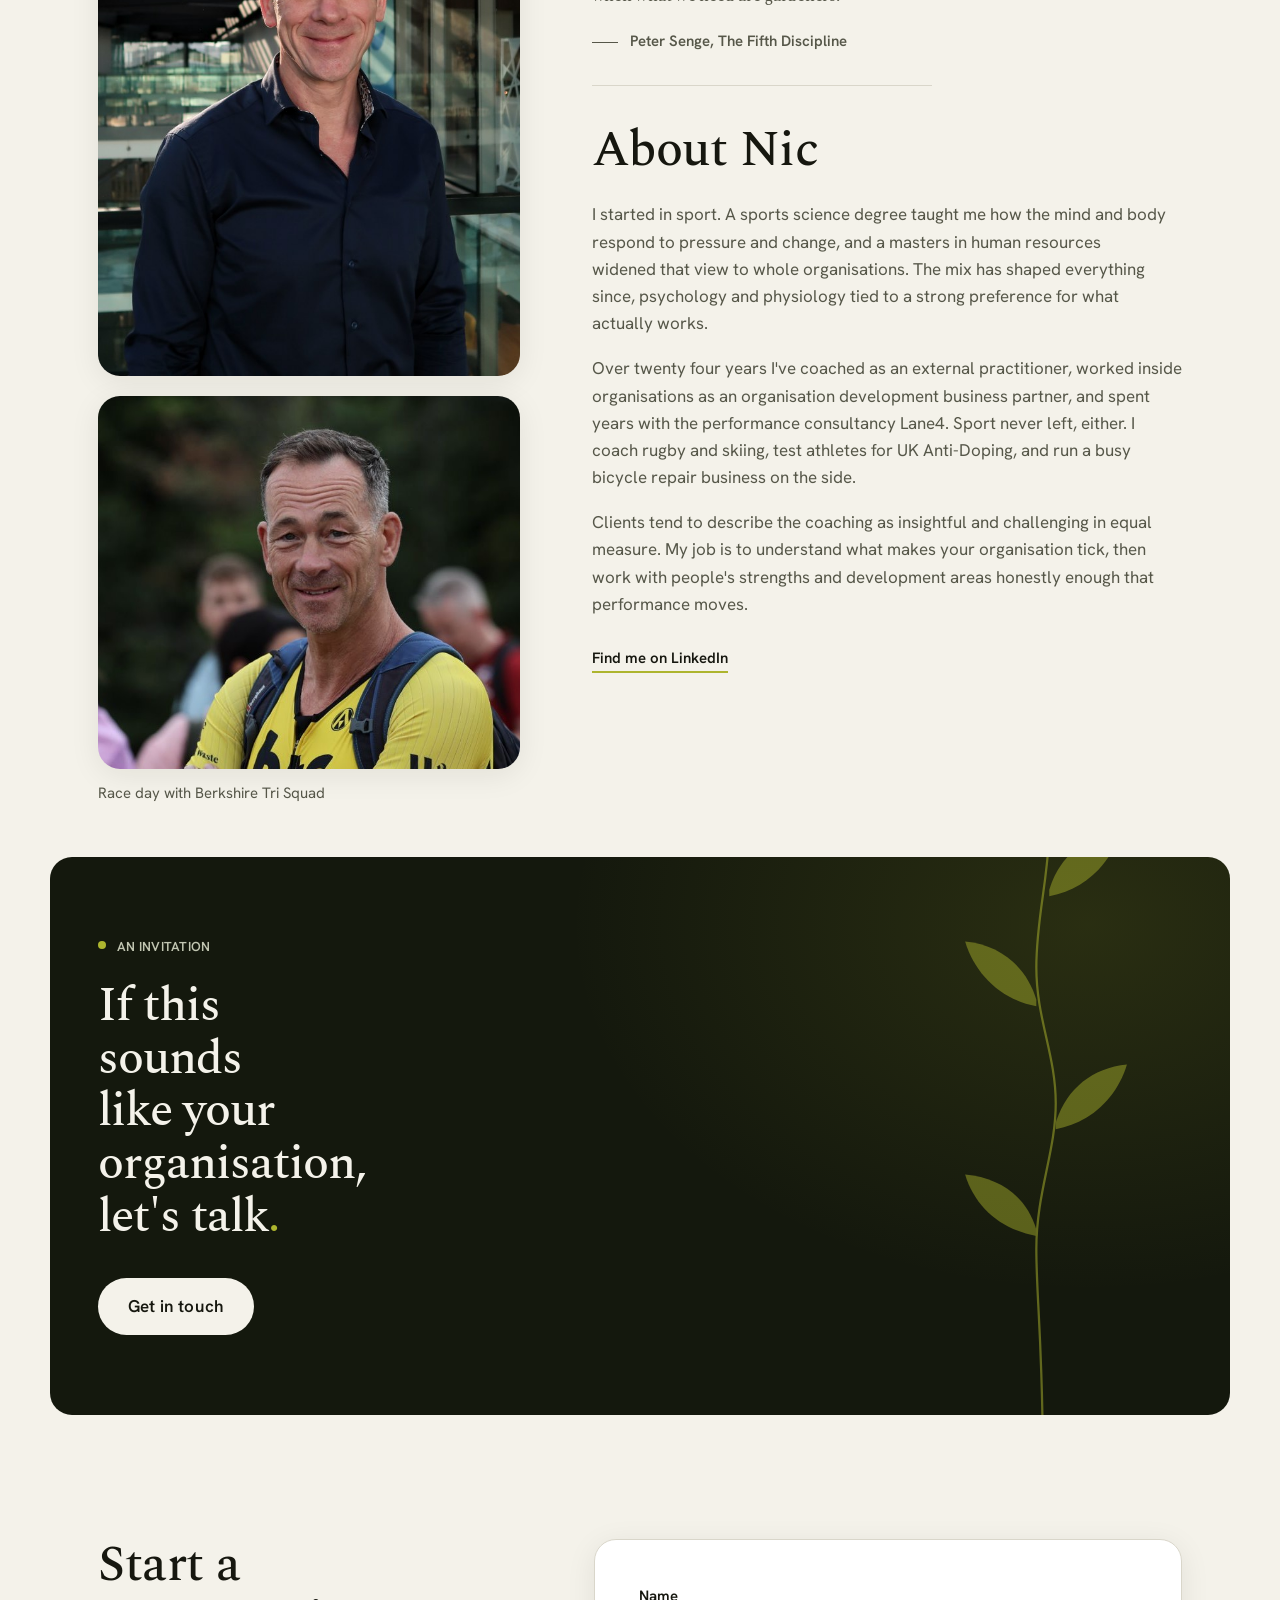
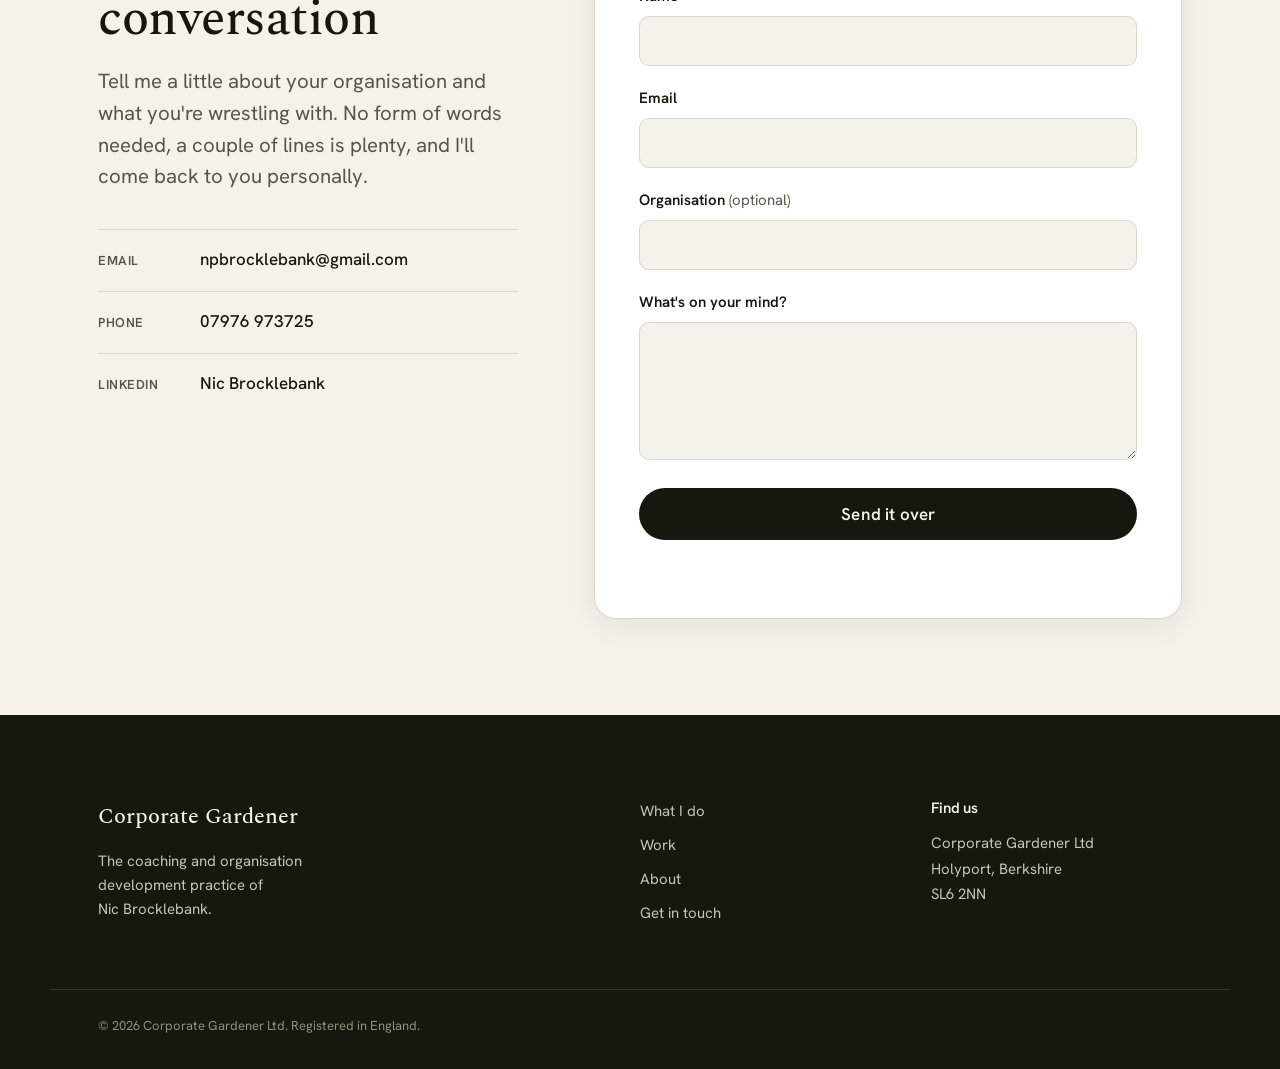
==== commit 2383e95d: "Add race day photo of Nic to the About section Cropped from a wider shot so Nic sits centre frame, s" ====
--- a/index.html
+++ b/index.html
@@ -172,9 +172,15 @@
 
   <section class="about" id="about">
     <div class="wrap about-grid">
-      <figure class="about-photo reveal">
-        <img src="assets/nic.jpg" alt="Nic Brocklebank" loading="lazy">
-      </figure>
+      <div class="about-photos">
+        <figure class="about-photo reveal">
+          <img src="assets/nic.jpg" alt="Nic Brocklebank" loading="lazy">
+        </figure>
+        <figure class="about-photo about-photo-sport reveal">
+          <img src="assets/nic-tri.jpg" alt="Nic in Berkshire Tri Squad kit on race day" loading="lazy">
+          <figcaption>Race day with Berkshire Tri Squad</figcaption>
+        </figure>
+      </div>
       <div class="about-body reveal">
         <blockquote class="pull-quote about-quote">
           <p>&ldquo;Companies are actually living organisms, not machines. We keep bringing in mechanics, when what we need are gardeners.&rdquo;</p>
--- a/css/style.css
+++ b/css/style.css
@@ -462,8 +462,12 @@
 /* ---------- About ---------- */
 
 .about-grid { display: grid; grid-template-columns: 5fr 7fr; gap: clamp(36px, 6vw, 72px); align-items: center; }
+.about-photos { display: grid; gap: 20px; align-content: center; }
 .about-photo { border-radius: var(--radius-lg); overflow: hidden; box-shadow: var(--shadow-soft); aspect-ratio: 4 / 5; background: var(--paper-2); }
 .about-photo img { width: 100%; height: 100%; object-fit: cover; filter: saturate(0.92) contrast(1.02); }
+.about-photo-sport { aspect-ratio: auto; overflow: visible; border-radius: 0; box-shadow: none; background: none; }
+.about-photo-sport img { aspect-ratio: 5 / 4; object-position: 50% 22%; border-radius: var(--radius-lg); box-shadow: var(--shadow-soft); background: var(--paper-2); }
+.about-photo-sport figcaption { margin-top: 12px; font-size: var(--text-small); color: var(--ink-mute); }
 .about-body h2 { margin-bottom: 24px; }
 .about-body p { color: var(--ink-mute); font-size: var(--text-body); }
 .about-body p + p { margin-top: 18px; }
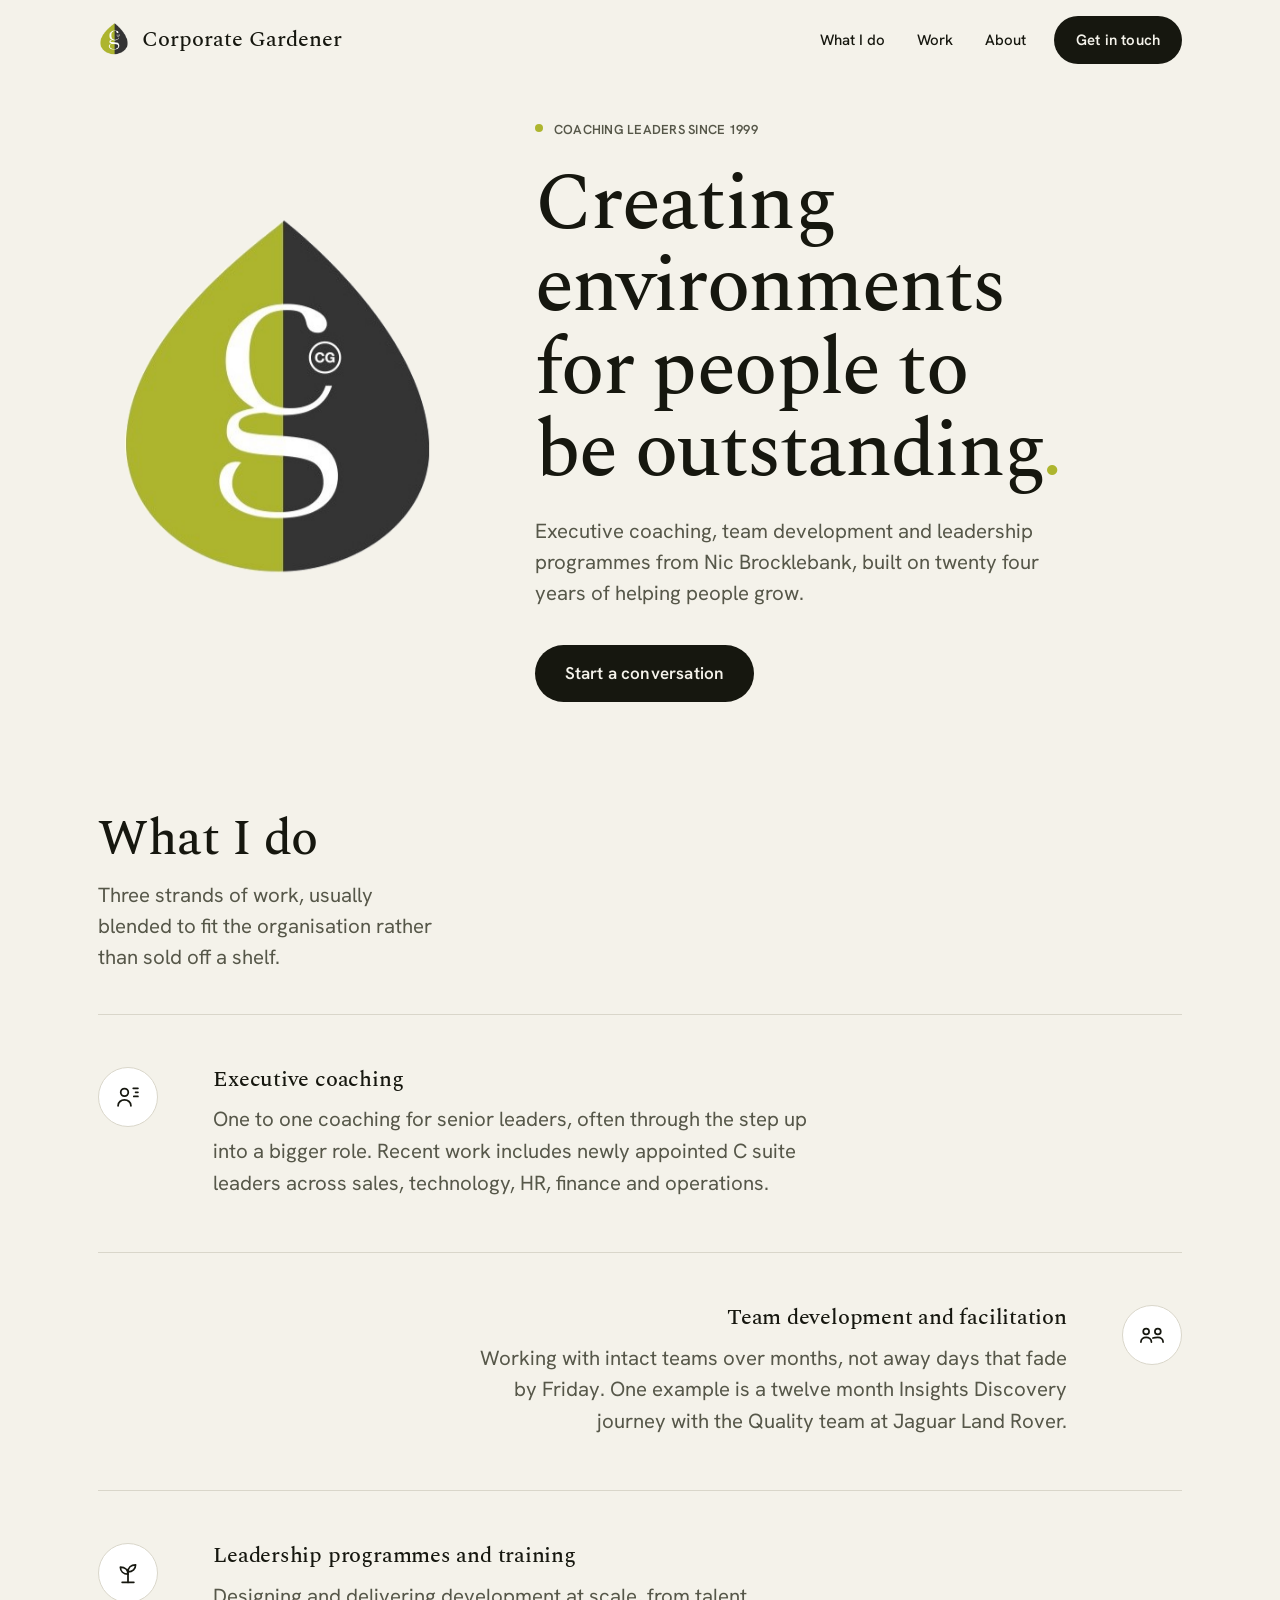
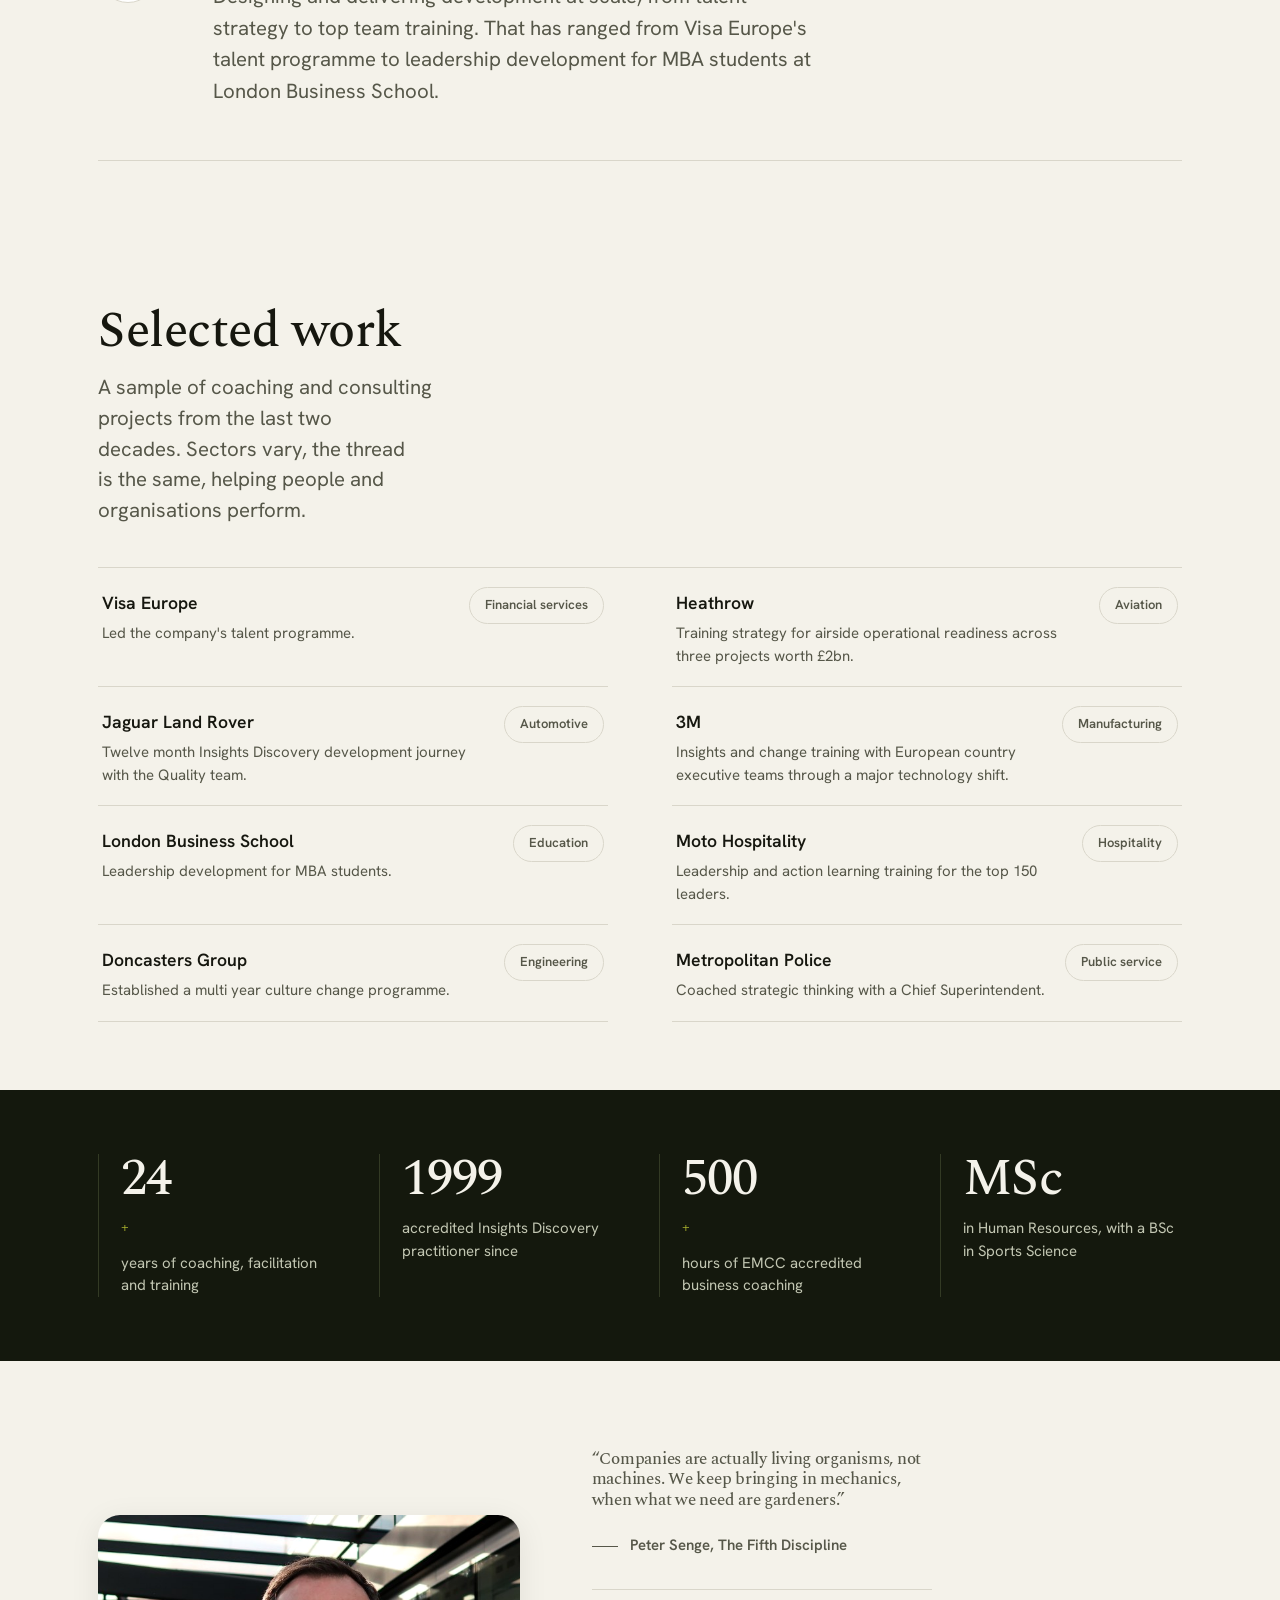
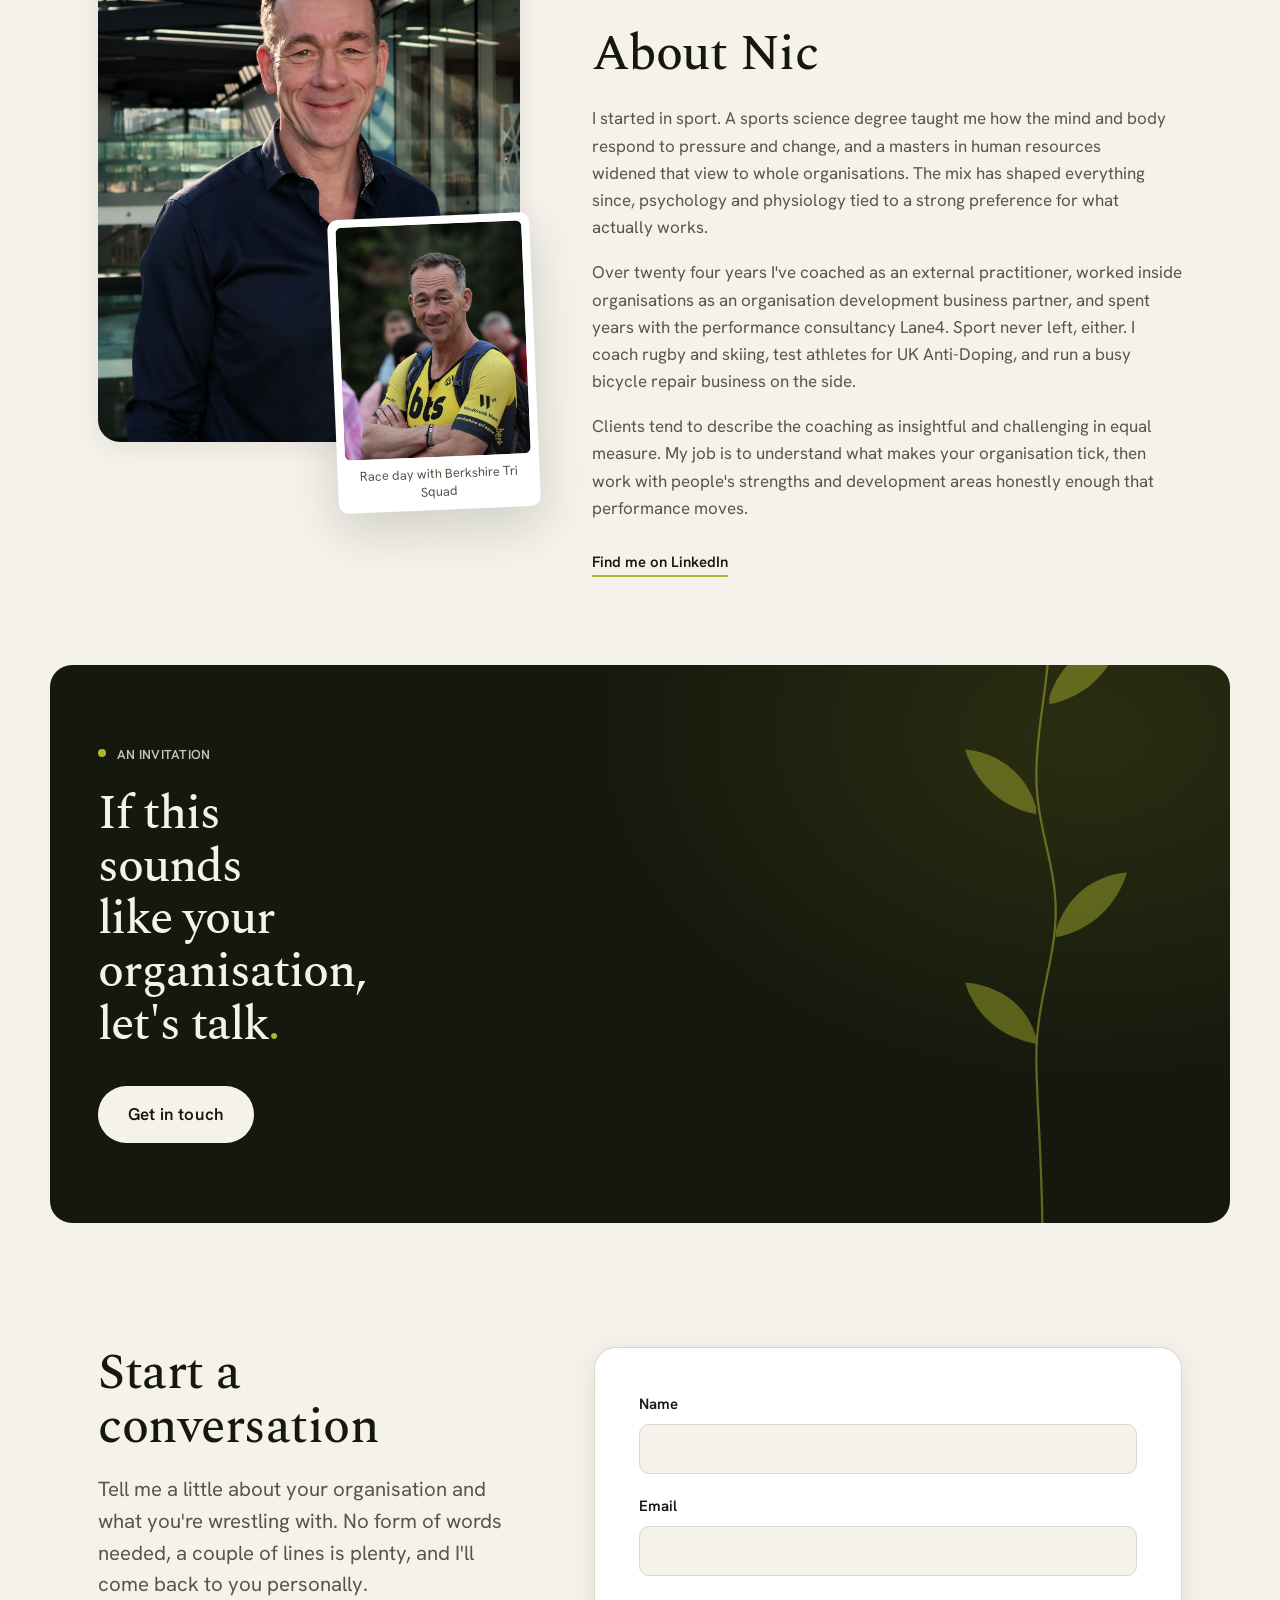
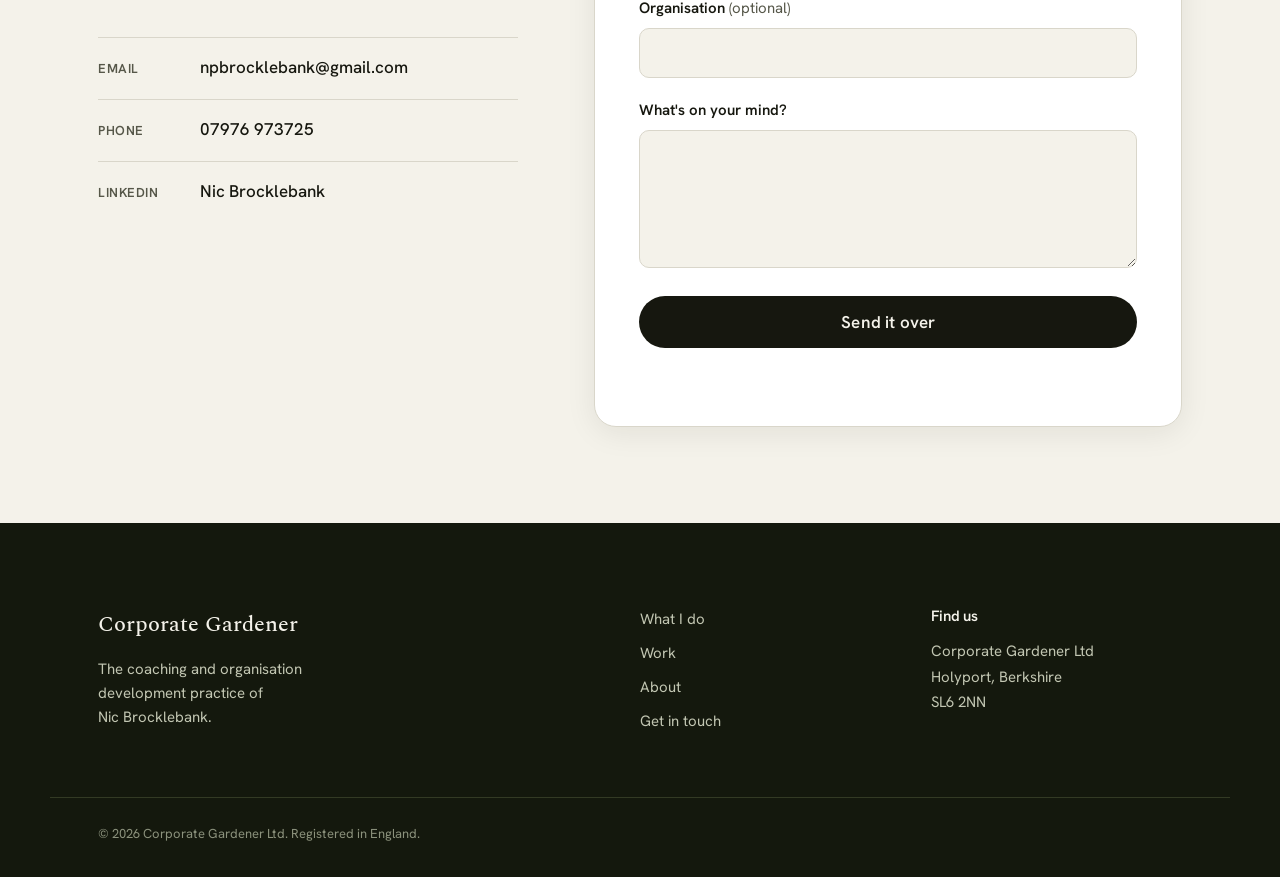
==== commit 5498cbc4: "Rework About photos: candid as an overlapping framed snapshot The two stacked photos read as repetit" ====
--- a/index.html
+++ b/index.html
@@ -172,11 +172,11 @@
 
   <section class="about" id="about">
     <div class="wrap about-grid">
-      <div class="about-photos">
-        <figure class="about-photo reveal">
+      <div class="about-photos reveal">
+        <figure class="about-photo">
           <img src="assets/nic.jpg" alt="Nic Brocklebank" loading="lazy">
         </figure>
-        <figure class="about-photo about-photo-sport reveal">
+        <figure class="about-snapshot">
           <img src="assets/nic-tri.jpg" alt="Nic in Berkshire Tri Squad kit on race day" loading="lazy">
           <figcaption>Race day with Berkshire Tri Squad</figcaption>
         </figure>
--- a/css/style.css
+++ b/css/style.css
@@ -462,12 +462,30 @@
 /* ---------- About ---------- */
 
 .about-grid { display: grid; grid-template-columns: 5fr 7fr; gap: clamp(36px, 6vw, 72px); align-items: center; }
-.about-photos { display: grid; gap: 20px; align-content: center; }
+.about-photos { position: relative; padding-bottom: clamp(48px, 6vw, 68px); }
 .about-photo { border-radius: var(--radius-lg); overflow: hidden; box-shadow: var(--shadow-soft); aspect-ratio: 4 / 5; background: var(--paper-2); }
 .about-photo img { width: 100%; height: 100%; object-fit: cover; filter: saturate(0.92) contrast(1.02); }
-.about-photo-sport { aspect-ratio: auto; overflow: visible; border-radius: 0; box-shadow: none; background: none; }
-.about-photo-sport img { aspect-ratio: 5 / 4; object-position: 50% 22%; border-radius: var(--radius-lg); box-shadow: var(--shadow-soft); background: var(--paper-2); }
-.about-photo-sport figcaption { margin-top: 12px; font-size: var(--text-small); color: var(--ink-mute); }
+.about-snapshot {
+  position: absolute;
+  right: clamp(-18px, -1.2vw, -10px);
+  bottom: 0;
+  width: min(48%, 210px);
+  padding: 8px 8px 10px;
+  background: var(--surface);
+  border-radius: var(--radius-sm);
+  box-shadow: var(--shadow-raise);
+  transform: rotate(-2.4deg);
+}
+.about-snapshot img {
+  display: block;
+  width: 100%;
+  aspect-ratio: 4 / 5;
+  object-fit: cover;
+  object-position: 50% 24%;
+  border-radius: calc(var(--radius-sm) - 4px);
+  filter: saturate(0.92) contrast(1.02);
+}
+.about-snapshot figcaption { margin-top: 8px; text-align: center; font-size: 0.8125rem; line-height: 1.35; color: var(--ink-mute); }
 .about-body h2 { margin-bottom: 24px; }
 .about-body p { color: var(--ink-mute); font-size: var(--text-body); }
 .about-body p + p { margin-top: 18px; }
@@ -580,6 +598,7 @@
 @media (max-width: 900px) {
   .work-grid, .about-grid, .contact-grid { grid-template-columns: 1fr; }
   .about-grid { gap: 32px; }
+  .about-snapshot { right: 10px; width: min(44%, 190px); }
   .sticky-head { position: static; }
   .cred-row { grid-template-columns: repeat(2, 1fr); gap: 32px 24px; }
   .footer-grid { grid-template-columns: 1fr 1fr; }
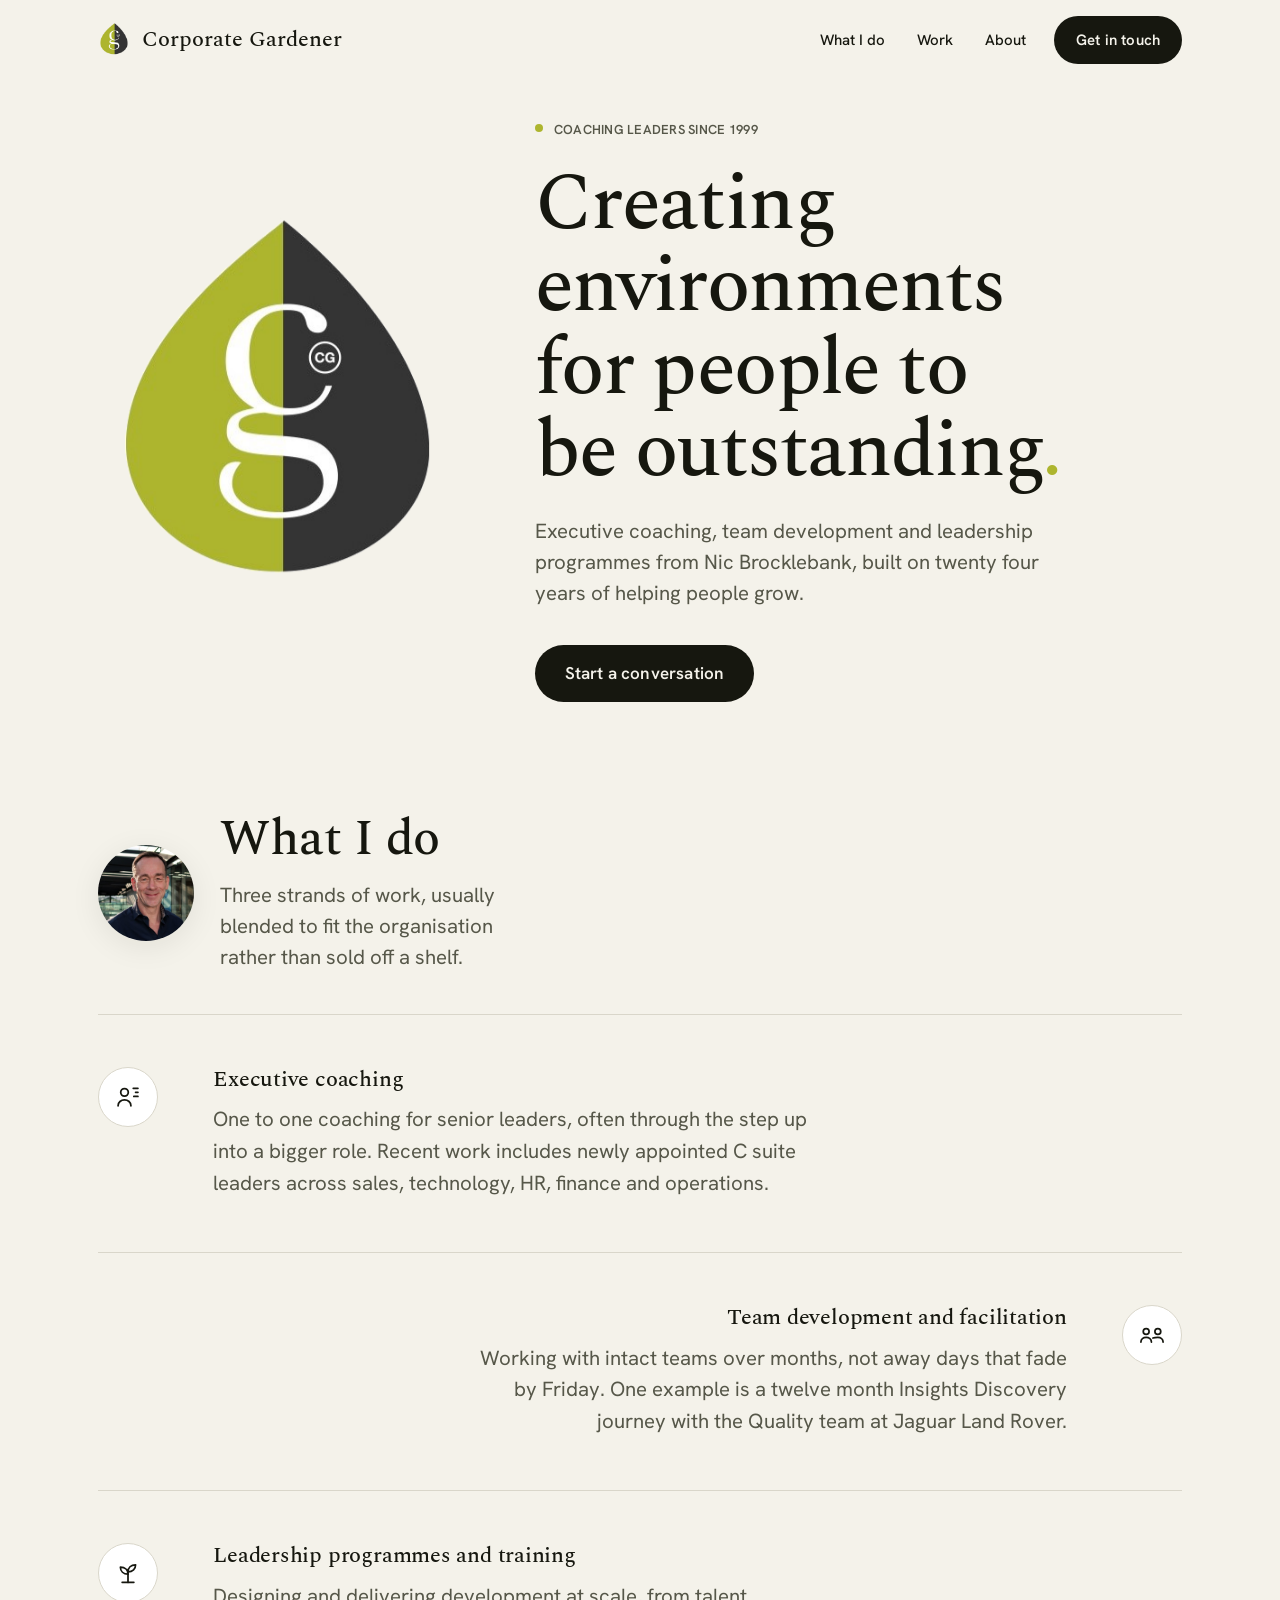
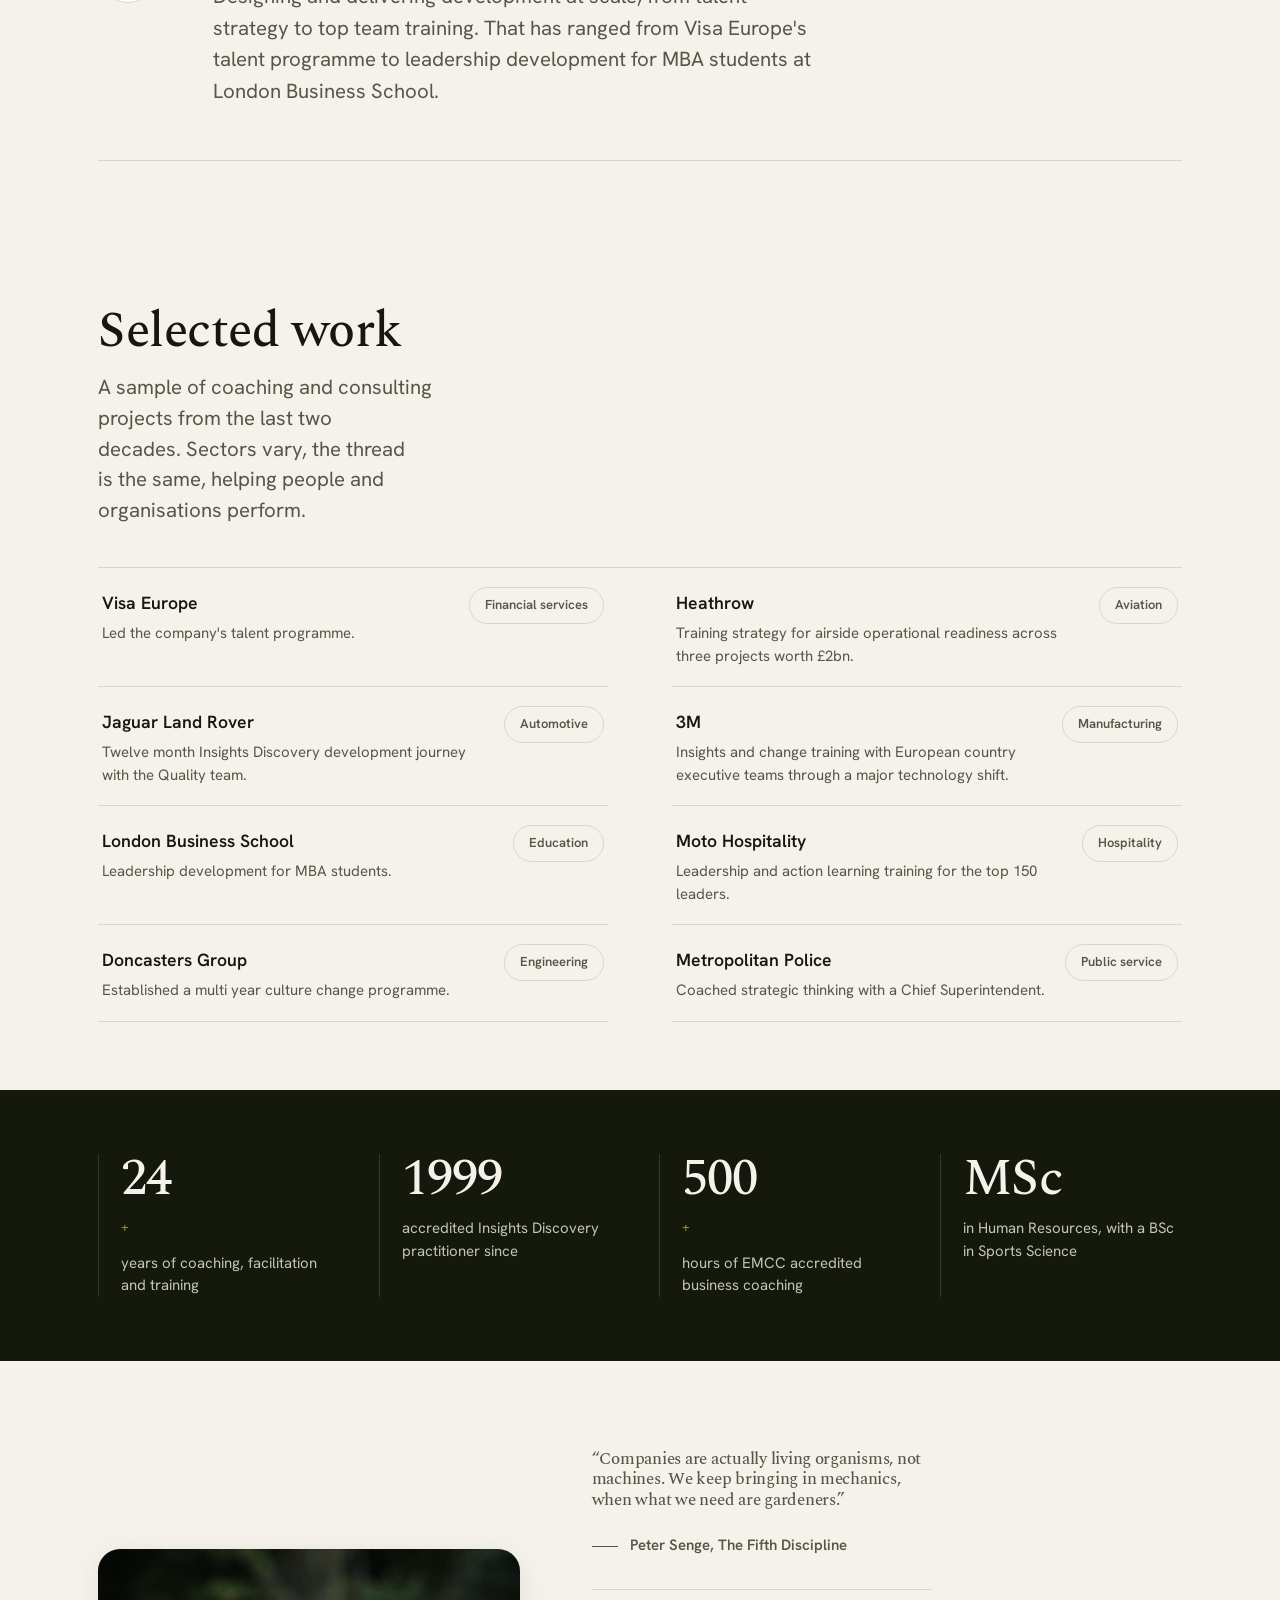
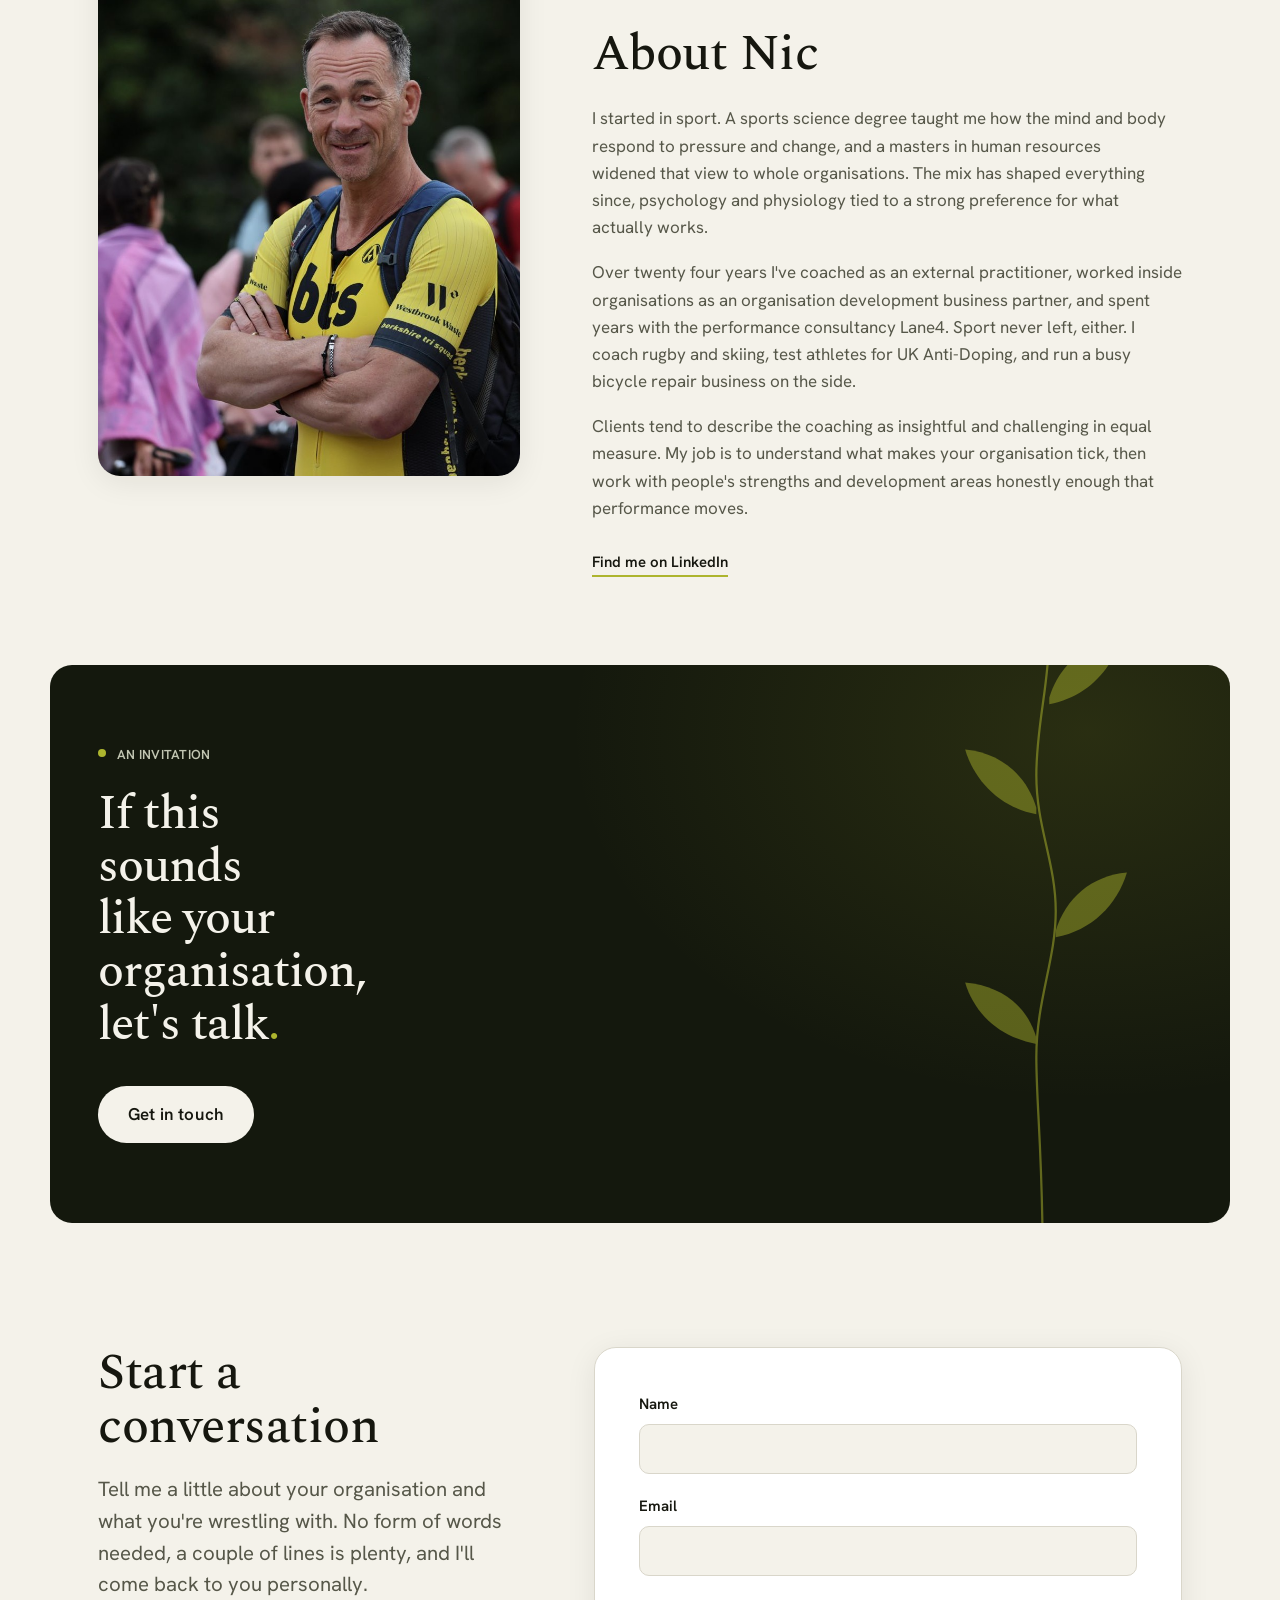
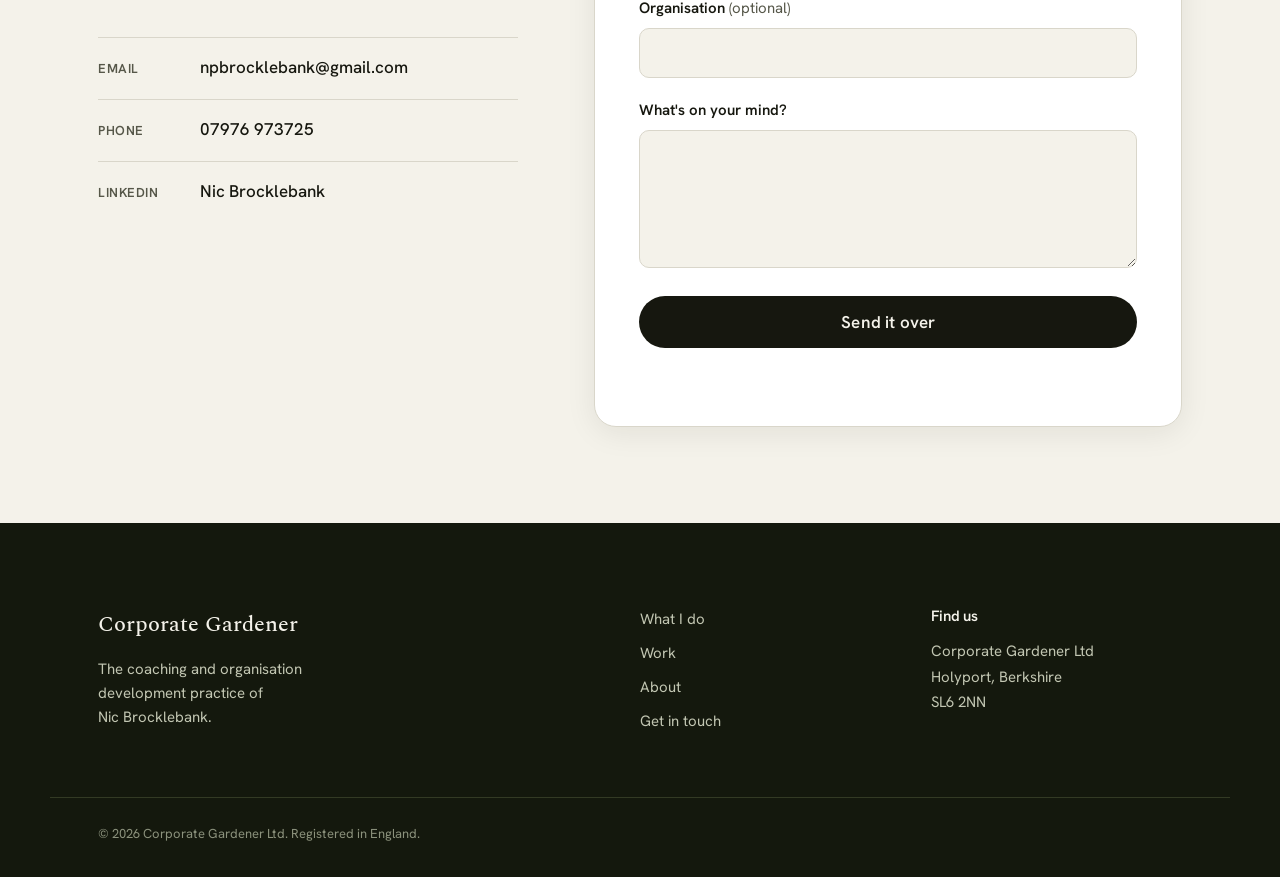
==== commit 011b911b: "Swap About photo for the race day candid, headshot circle in What I do The candid is the more person" ====
--- a/index.html
+++ b/index.html
@@ -101,9 +101,12 @@
 
   <section class="services" id="services">
     <div class="wrap">
-      <div class="section-head reveal">
-        <h2>What I do</h2>
-        <p>Three strands of work, usually blended to fit the organisation rather than sold off a shelf.</p>
+      <div class="section-head section-head-person reveal">
+        <img class="head-portrait" src="assets/nic-face.jpg" alt="Nic Brocklebank" loading="lazy">
+        <div>
+          <h2>What I do</h2>
+          <p>Three strands of work, usually blended to fit the organisation rather than sold off a shelf.</p>
+        </div>
       </div>
 
       <div class="service-rows">
@@ -172,15 +175,9 @@
 
   <section class="about" id="about">
     <div class="wrap about-grid">
-      <div class="about-photos reveal">
-        <figure class="about-photo">
-          <img src="assets/nic.jpg" alt="Nic Brocklebank" loading="lazy">
-        </figure>
-        <figure class="about-snapshot">
-          <img src="assets/nic-tri.jpg" alt="Nic in Berkshire Tri Squad kit on race day" loading="lazy">
-          <figcaption>Race day with Berkshire Tri Squad</figcaption>
-        </figure>
-      </div>
+      <figure class="about-photo reveal">
+        <img src="assets/nic-tri.jpg" alt="Nic in Berkshire Tri Squad kit on race day" loading="lazy">
+      </figure>
       <div class="about-body reveal">
         <blockquote class="pull-quote about-quote">
           <p>&ldquo;Companies are actually living organisms, not machines. We keep bringing in mechanics, when what we need are gardeners.&rdquo;</p>
--- a/css/style.css
+++ b/css/style.css
@@ -339,6 +339,16 @@
 
 .section-head { max-width: 34ch; margin-bottom: clamp(26px, 3.2vw, 42px); }
 .section-head p { margin-top: 14px; color: var(--ink-mute); font-size: var(--text-lead); line-height: 1.5; }
+.section-head-person { display: flex; align-items: center; gap: clamp(18px, 2.4vw, 26px); max-width: 44ch; }
+.head-portrait {
+  width: clamp(74px, 8vw, 96px);
+  height: clamp(74px, 8vw, 96px);
+  flex-shrink: 0;
+  border-radius: var(--radius-pill);
+  object-fit: cover;
+  box-shadow: var(--shadow-soft);
+  filter: saturate(0.92) contrast(1.02);
+}
 
 /* ---------- Pull quote (leads the About section) ---------- */
 
@@ -462,30 +472,8 @@
 /* ---------- About ---------- */
 
 .about-grid { display: grid; grid-template-columns: 5fr 7fr; gap: clamp(36px, 6vw, 72px); align-items: center; }
-.about-photos { position: relative; padding-bottom: clamp(48px, 6vw, 68px); }
 .about-photo { border-radius: var(--radius-lg); overflow: hidden; box-shadow: var(--shadow-soft); aspect-ratio: 4 / 5; background: var(--paper-2); }
 .about-photo img { width: 100%; height: 100%; object-fit: cover; filter: saturate(0.92) contrast(1.02); }
-.about-snapshot {
-  position: absolute;
-  right: clamp(-18px, -1.2vw, -10px);
-  bottom: 0;
-  width: min(48%, 210px);
-  padding: 8px 8px 10px;
-  background: var(--surface);
-  border-radius: var(--radius-sm);
-  box-shadow: var(--shadow-raise);
-  transform: rotate(-2.4deg);
-}
-.about-snapshot img {
-  display: block;
-  width: 100%;
-  aspect-ratio: 4 / 5;
-  object-fit: cover;
-  object-position: 50% 24%;
-  border-radius: calc(var(--radius-sm) - 4px);
-  filter: saturate(0.92) contrast(1.02);
-}
-.about-snapshot figcaption { margin-top: 8px; text-align: center; font-size: 0.8125rem; line-height: 1.35; color: var(--ink-mute); }
 .about-body h2 { margin-bottom: 24px; }
 .about-body p { color: var(--ink-mute); font-size: var(--text-body); }
 .about-body p + p { margin-top: 18px; }
@@ -598,7 +586,6 @@
 @media (max-width: 900px) {
   .work-grid, .about-grid, .contact-grid { grid-template-columns: 1fr; }
   .about-grid { gap: 32px; }
-  .about-snapshot { right: 10px; width: min(44%, 190px); }
   .sticky-head { position: static; }
   .cred-row { grid-template-columns: repeat(2, 1fr); gap: 32px 24px; }
   .footer-grid { grid-template-columns: 1fr 1fr; }
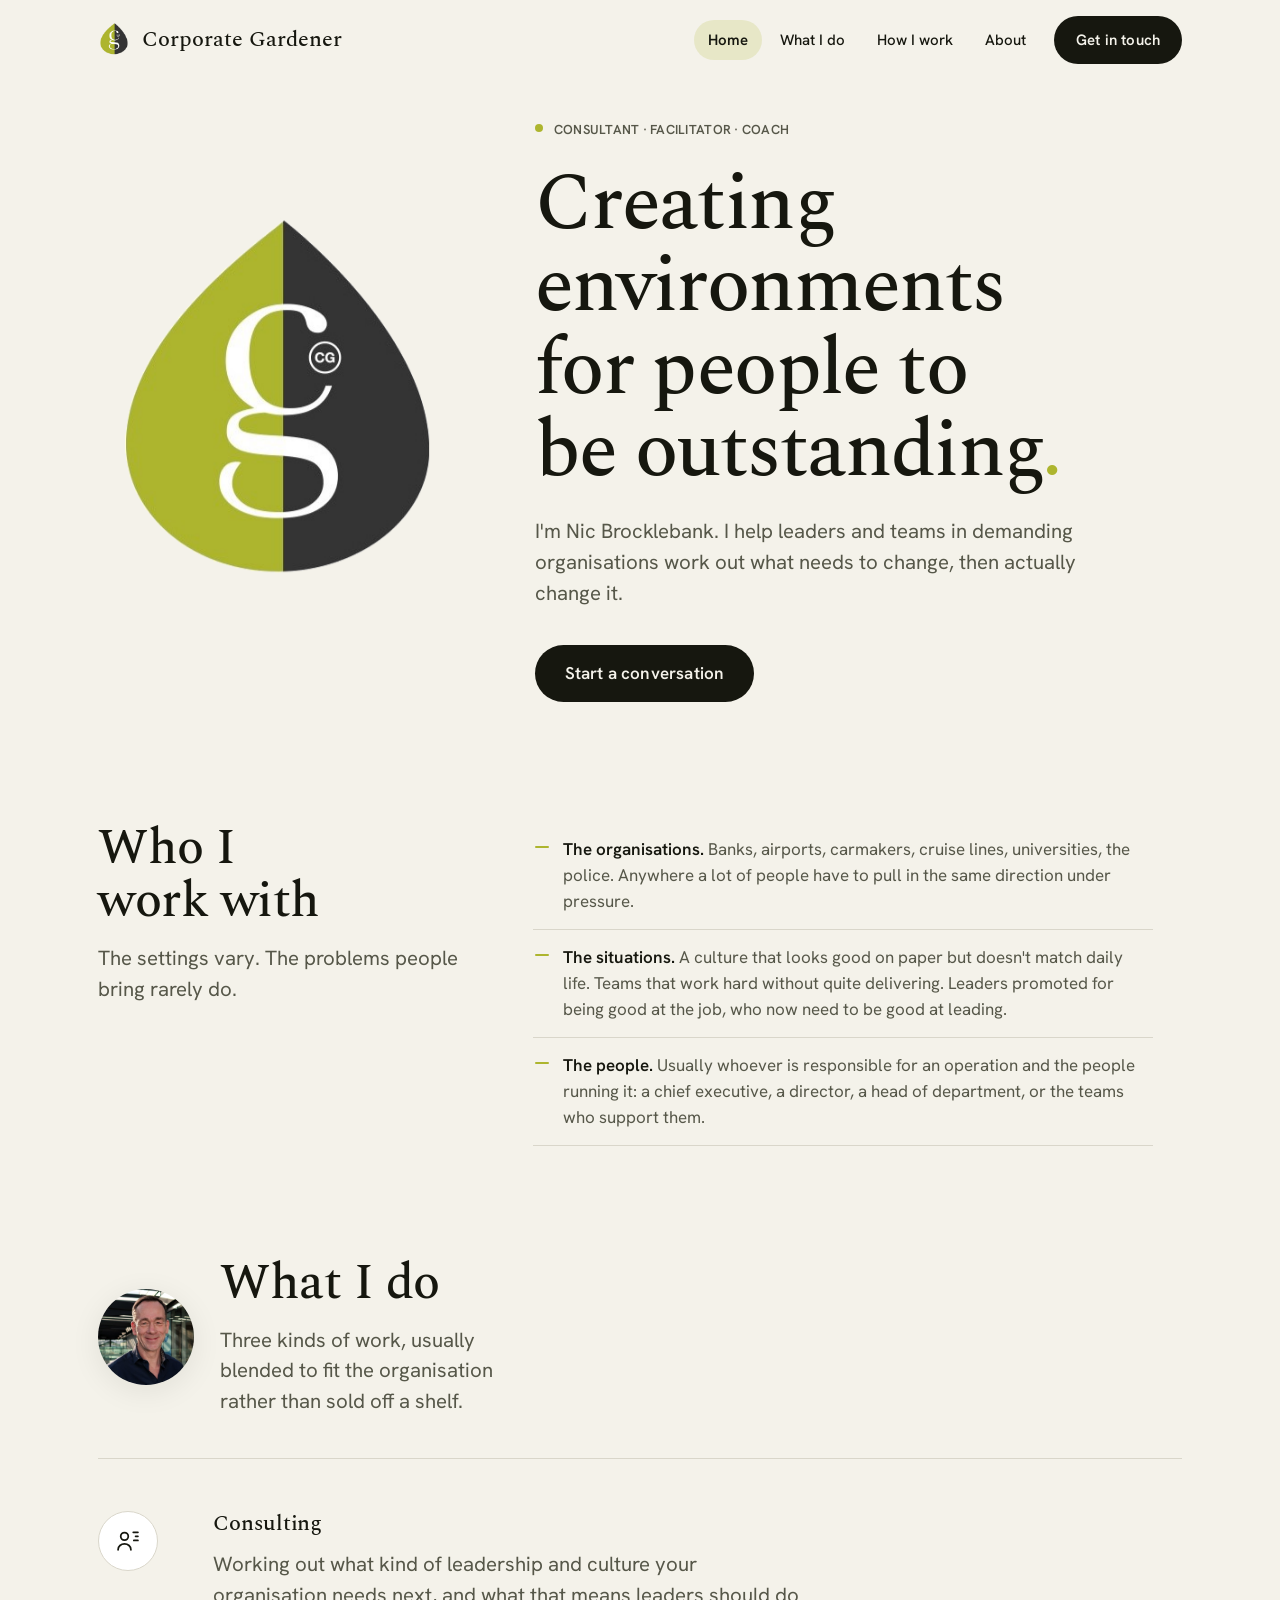
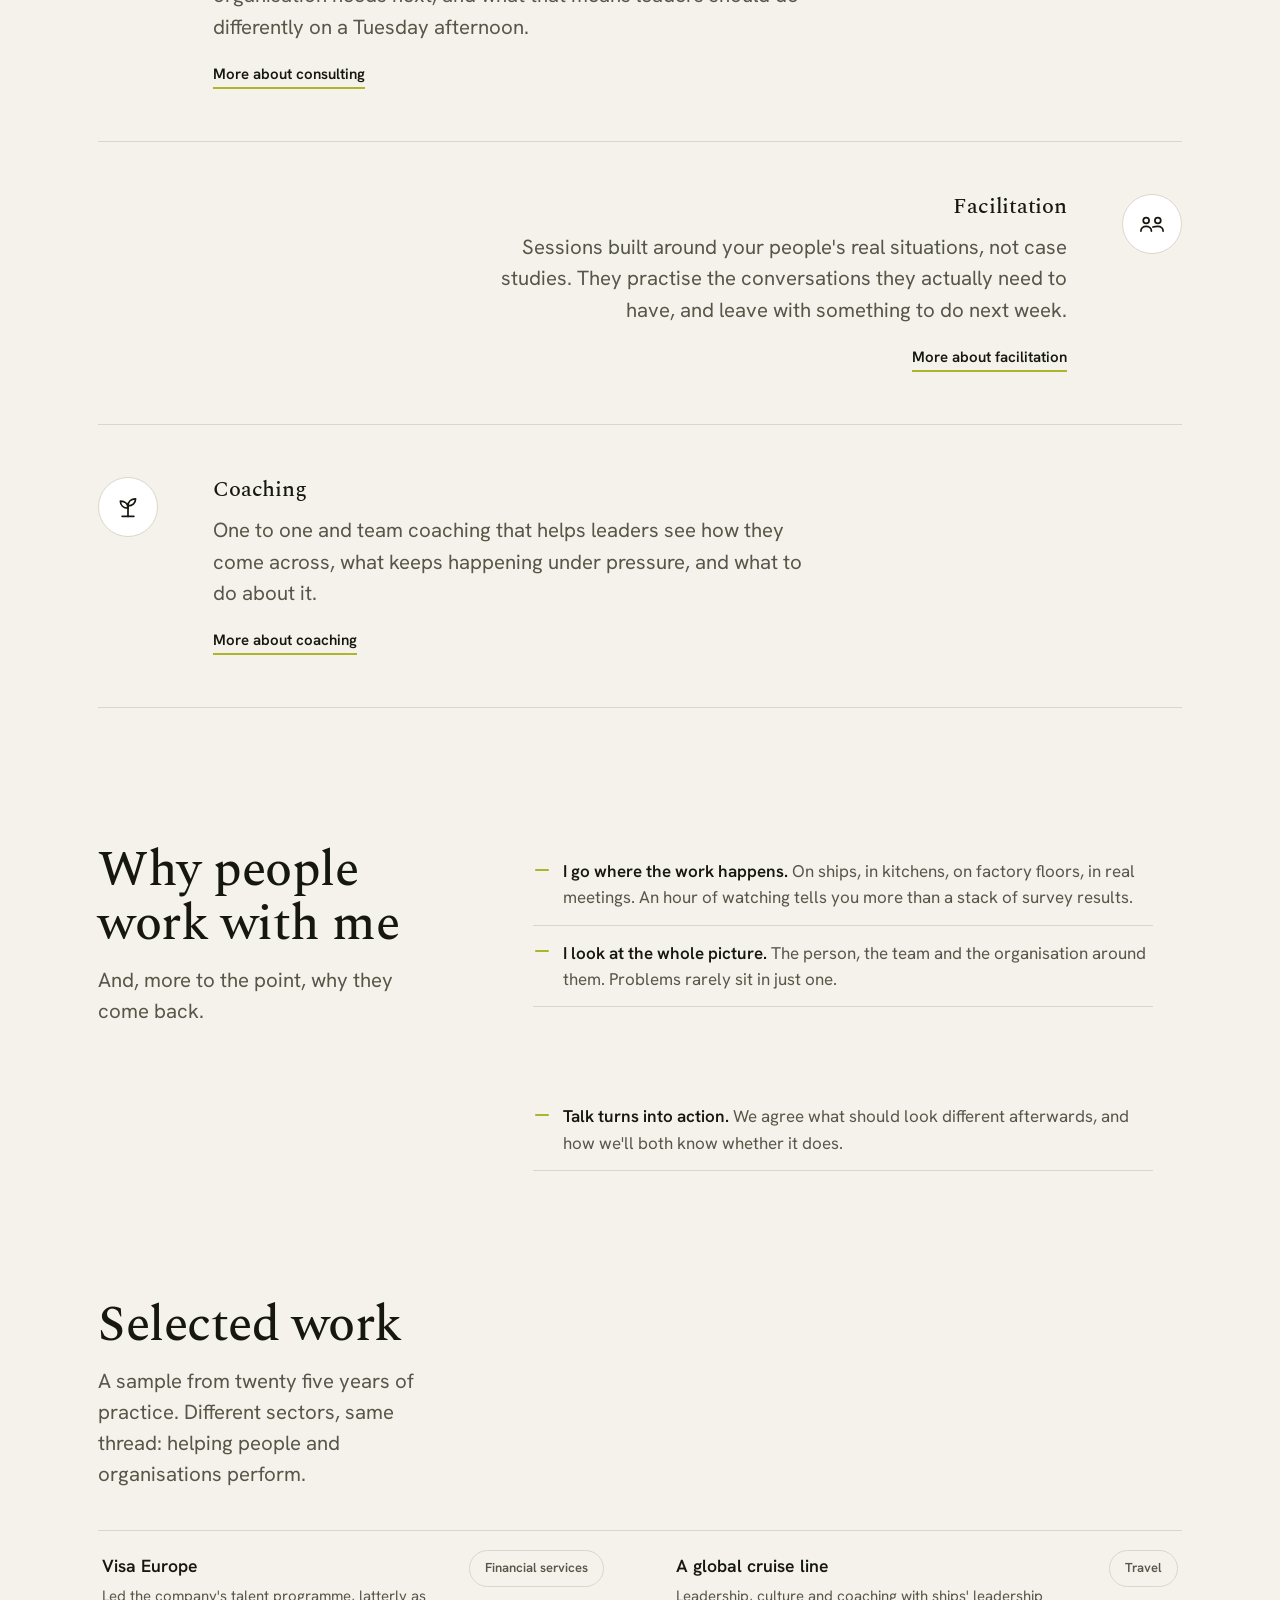
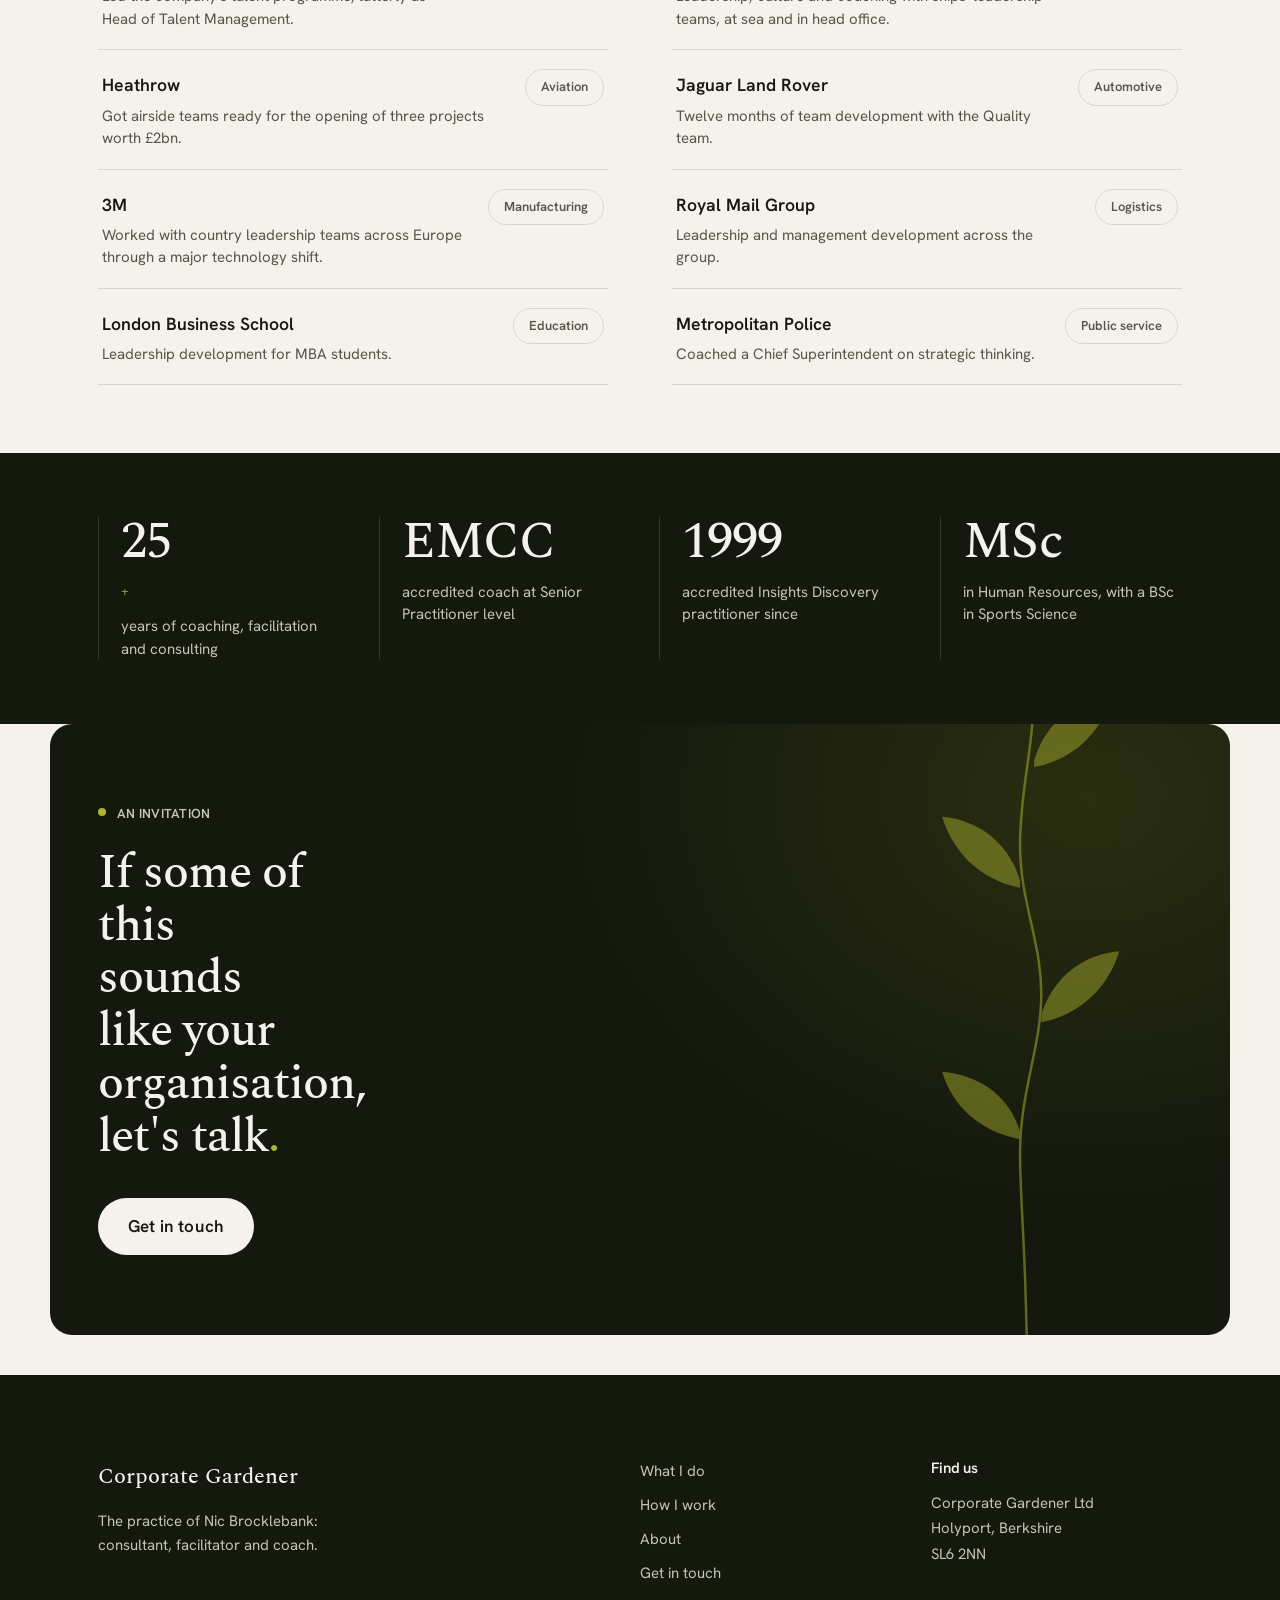
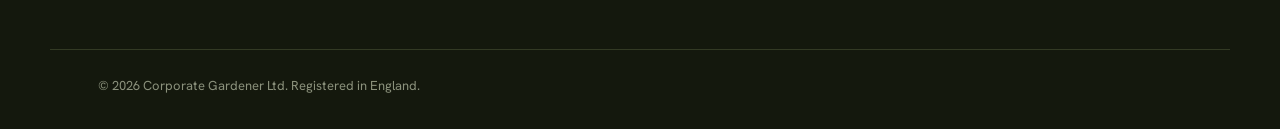
==== commit 53965155: "Restructure into five pages from Nic's briefing: plain language, three hats, facilitation not traini" ====
--- a/index.html
+++ b/index.html
@@ -3,22 +3,22 @@
 <head>
   <meta charset="utf-8">
   <meta name="viewport" content="width=device-width, initial-scale=1">
-  <title>Corporate Gardener — Executive coaching and organisation development, Berkshire</title>
-  <meta name="description" content="Corporate Gardener is the coaching and organisation development practice of Nic Brocklebank. Executive coaching, team development and leadership programmes, built on twenty four years of practice with clients including Visa Europe, 3M, Jaguar Land Rover and Heathrow.">
+  <title>Corporate Gardener | Nic Brocklebank, consultant, facilitator and coach</title>
+  <meta name="description" content="Corporate Gardener is the practice of Nic Brocklebank: consultant, facilitator and coach. Helping leaders and teams in demanding organisations work out what needs to change, then actually change it.">
   <link rel="canonical" href="https://corporategardener.co.uk/">
 
   <!-- Open Graph / social -->
   <meta property="og:type" content="website">
   <meta property="og:site_name" content="Corporate Gardener">
-  <meta property="og:title" content="Corporate Gardener — Executive coaching and organisation development">
-  <meta property="og:description" content="Companies are living organisms, not machines. Executive coaching, team development and leadership programmes from Nic Brocklebank, built on twenty four years of practice.">
+  <meta property="og:title" content="Corporate Gardener | Nic Brocklebank, consultant, facilitator and coach">
+  <meta property="og:description" content="Companies are living organisms, not machines. Consulting, facilitation and coaching for leaders and teams, from Nic Brocklebank.">
   <meta property="og:url" content="https://corporategardener.co.uk/">
   <meta property="og:image" content="https://corporategardener.co.uk/assets/hero.jpg">
   <meta property="og:image:alt" content="A greenhouse glowing with warm light at dusk, seen through garden foliage">
   <meta property="og:locale" content="en_GB">
   <meta name="twitter:card" content="summary_large_image">
-  <meta name="twitter:title" content="Corporate Gardener — Executive coaching and organisation development">
-  <meta name="twitter:description" content="Executive coaching, team development and leadership programmes from Nic Brocklebank.">
+  <meta name="twitter:title" content="Corporate Gardener | Nic Brocklebank, consultant, facilitator and coach">
+  <meta name="twitter:description" content="Consulting, facilitation and coaching for leaders and teams, from Nic Brocklebank.">
   <meta name="twitter:image" content="https://corporategardener.co.uk/assets/hero.jpg">
 
   <meta name="theme-color" content="#14180d">
@@ -35,7 +35,7 @@
     "@type": "ProfessionalService",
     "name": "Corporate Gardener",
     "legalName": "Corporate Gardener Ltd",
-    "description": "Executive coaching, team development and leadership programmes from Nic Brocklebank.",
+    "description": "Consulting, facilitation and coaching for leaders and teams, from Nic Brocklebank.",
     "url": "https://corporategardener.co.uk/",
     "email": "npbrocklebank@gmail.com",
     "telephone": "+447976973725",
@@ -43,7 +43,7 @@
     "founder": {
       "@type": "Person",
       "name": "Nic Brocklebank",
-      "jobTitle": "Executive coach and organisation development consultant",
+      "jobTitle": "Consultant, facilitator and coach",
       "sameAs": "https://www.linkedin.com/in/nicbrocklebank"
     },
     "address": {
@@ -70,12 +70,13 @@
 
   <header class="site-nav" id="top">
     <div class="wrap nav-inner">
-      <a class="wordmark" href="#top"><img class="logo-mark" src="assets/logo.png" alt="">Corporate Gardener</a>
+      <a class="wordmark" href="index.html"><img class="logo-mark" src="assets/logo.png" alt="">Corporate Gardener</a>
       <nav class="nav-links" id="nav-links" aria-label="Site">
-        <a href="#services">What I do</a>
-        <a href="#work">Work</a>
-        <a href="#about">About</a>
-        <a class="btn btn-fill nav-cta" href="#contact">Get in touch</a>
+        <a href="index.html" aria-current="page">Home</a>
+        <a href="what-i-do.html">What I do</a>
+        <a href="how-i-work.html">How I work</a>
+        <a href="about.html">About</a>
+        <a class="btn btn-fill nav-cta" href="contact.html">Get in touch</a>
       </nav>
       <button class="nav-toggle" id="nav-toggle" aria-expanded="false" aria-controls="nav-links" aria-label="Menu">
         <span></span><span></span>
@@ -91,11 +92,25 @@
         <img src="assets/logo.png" alt="Corporate Gardener" width="399" height="430">
       </div>
       <div class="hero-content">
-        <p class="eyebrow"><span class="accent-dot" aria-hidden="true"></span>Coaching leaders since 1999</p>
+        <p class="eyebrow"><span class="accent-dot" aria-hidden="true"></span>Consultant &middot; Facilitator &middot; Coach</p>
         <h1 class="display">Creating environments for people to be outstanding<span class="accent" aria-hidden="true">.</span></h1>
-        <p class="hero-sub">Executive coaching, team development and leadership programmes from Nic Brocklebank, built on twenty four years of helping people grow.</p>
-        <a class="btn btn-fill btn-lg" href="#contact">Start a conversation</a>
-      </div>
+        <p class="hero-sub">I'm Nic Brocklebank. I help leaders and teams in demanding organisations work out what needs to change, then actually change it.</p>
+        <a class="btn btn-fill btn-lg" href="contact.html">Start a conversation</a>
+      </div>
+    </div>
+  </section>
+
+  <section class="page-section" id="who" data-vine-start>
+    <div class="wrap split">
+      <div class="split-head reveal">
+        <h2>Who I work with</h2>
+        <p>The settings vary. The problems people bring rarely do.</p>
+      </div>
+      <ul class="plain-list">
+        <li class="reveal"><strong>The organisations.</strong> Banks, airports, carmakers, cruise lines, universities, the police. Anywhere a lot of people have to pull in the same direction under pressure.</li>
+        <li class="reveal"><strong>The situations.</strong> A culture that looks good on paper but doesn't match daily life. Teams that work hard without quite delivering. Leaders promoted for being good at the job, who now need to be good at leading.</li>
+        <li class="reveal"><strong>The people.</strong> Usually whoever is responsible for an operation and the people running it: a chief executive, a director, a head of department, or the teams who support them.</li>
+      </ul>
     </div>
   </section>
 
@@ -105,7 +120,7 @@
         <img class="head-portrait" src="assets/nic-face.jpg" alt="Nic Brocklebank" loading="lazy">
         <div>
           <h2>What I do</h2>
-          <p>Three strands of work, usually blended to fit the organisation rather than sold off a shelf.</p>
+          <p>Three kinds of work, usually blended to fit the organisation rather than sold off a shelf.</p>
         </div>
       </div>
 
@@ -115,8 +130,9 @@
             <svg viewBox="0 0 24 24" fill="none" stroke="currentColor" stroke-width="1.5" stroke-linecap="round" stroke-linejoin="round"><circle cx="9" cy="8" r="3.25"/><path d="M3.5 19.5c0-3 2.5-5 5.5-5s5.5 2 5.5 5"/><path d="M16.5 4.5h4M18.5 8h2M17 11.5h3.5"/></svg>
           </div>
           <div class="service-text">
-            <h3>Executive coaching</h3>
-            <p>One to one coaching for senior leaders, often through the step up into a bigger role. Recent work includes newly appointed C suite leaders across sales, technology, HR, finance and operations.</p>
+            <h3>Consulting</h3>
+            <p>Working out what kind of leadership and culture your organisation needs next, and what that means leaders should do differently on a Tuesday afternoon.</p>
+            <a class="text-link" href="what-i-do.html#consulting">More about consulting</a>
           </div>
         </article>
 
@@ -125,8 +141,9 @@
             <svg viewBox="0 0 24 24" fill="none" stroke="currentColor" stroke-width="1.5" stroke-linecap="round" stroke-linejoin="round"><circle cx="7" cy="9" r="2.5"/><circle cx="17" cy="9" r="2.5"/><path d="M2.5 18c0-2.5 2-4 4.5-4s4.5 1.5 4.5 4"/><path d="M12.8 14.6c1-.4 2.7-.6 4.2-.6 2.5 0 4.5 1.5 4.5 4"/></svg>
           </div>
           <div class="service-text">
-            <h3>Team development and facilitation</h3>
-            <p>Working with intact teams over months, not away days that fade by Friday. One example is a twelve month Insights Discovery journey with the Quality team at Jaguar Land Rover.</p>
+            <h3>Facilitation</h3>
+            <p>Sessions built around your people's real situations, not case studies. They practise the conversations they actually need to have, and leave with something to do next week.</p>
+            <a class="text-link" href="what-i-do.html#facilitation">More about facilitation</a>
           </div>
         </article>
 
@@ -135,11 +152,27 @@
             <svg viewBox="0 0 24 24" fill="none" stroke="currentColor" stroke-width="1.5" stroke-linecap="round" stroke-linejoin="round"><path d="M12 20V9"/><path d="M12 13c0-3.5-2.5-6-6.5-6C5.5 10.5 8 13 12 13z"/><path d="M12 11c0-3.5 2.5-6 6.5-6C18.5 8.5 16 11 12 11z"/><path d="M7 20h10"/></svg>
           </div>
           <div class="service-text">
-            <h3>Leadership programmes and training</h3>
-            <p>Designing and delivering development at scale, from talent strategy to top team training. That has ranged from Visa Europe's talent programme to leadership development for MBA students at London Business School.</p>
+            <h3>Coaching</h3>
+            <p>One to one and team coaching that helps leaders see how they come across, what keeps happening under pressure, and what to do about it.</p>
+            <a class="text-link" href="what-i-do.html#coaching">More about coaching</a>
           </div>
         </article>
       </div>
+    </div>
+  </section>
+
+  <section class="page-section" id="why">
+    <div class="wrap split">
+      <div class="split-head reveal">
+        <h2>Why people work with me</h2>
+        <p>And, more to the point, why they come back.</p>
+      </div>
+      <ul class="plain-list">
+        <li class="reveal"><strong>I go where the work happens.</strong> On ships, in kitchens, on factory floors, in real meetings. An hour of watching tells you more than a stack of survey results.</li>
+        <li class="reveal"><strong>I look at the whole picture.</strong> The person, the team and the organisation around them. Problems rarely sit in just one.</li>
+        <li class="reveal"><strong>I'm supportive and direct at the same time.</strong> People feel backed, and they hear things nobody else will tell them.</li>
+        <li class="reveal"><strong>Talk turns into action.</strong> We agree what should look different afterwards, and how we'll both know whether it does.</li>
+      </ul>
     </div>
   </section>
 
@@ -147,17 +180,17 @@
     <div class="wrap">
       <div class="section-head reveal">
         <h2>Selected work</h2>
-        <p>A sample of coaching and consulting projects from the last two decades. Sectors vary, the thread is the same, helping people and organisations perform.</p>
+        <p>A sample from twenty five years of practice. Different sectors, same thread: helping people and organisations perform.</p>
       </div>
       <ul class="work-list">
-        <li class="reveal"><div><strong>Visa Europe</strong><span>Led the company's talent programme.</span></div><em class="chip">Financial services</em></li>
-        <li class="reveal"><div><strong>Heathrow</strong><span>Training strategy for airside operational readiness across three projects worth £2bn.</span></div><em class="chip">Aviation</em></li>
-        <li class="reveal"><div><strong>Jaguar Land Rover</strong><span>Twelve month Insights Discovery development journey with the Quality team.</span></div><em class="chip">Automotive</em></li>
-        <li class="reveal"><div><strong>3M</strong><span>Insights and change training with European country executive teams through a major technology shift.</span></div><em class="chip">Manufacturing</em></li>
+        <li class="reveal"><div><strong>Visa Europe</strong><span>Led the company's talent programme, latterly as Head of Talent Management.</span></div><em class="chip">Financial services</em></li>
+        <li class="reveal"><div><strong>A global cruise line</strong><span>Leadership, culture and coaching with ships' leadership teams, at sea and in head office.</span></div><em class="chip">Travel</em></li>
+        <li class="reveal"><div><strong>Heathrow</strong><span>Got airside teams ready for the opening of three projects worth £2bn.</span></div><em class="chip">Aviation</em></li>
+        <li class="reveal"><div><strong>Jaguar Land Rover</strong><span>Twelve months of team development with the Quality team.</span></div><em class="chip">Automotive</em></li>
+        <li class="reveal"><div><strong>3M</strong><span>Worked with country leadership teams across Europe through a major technology shift.</span></div><em class="chip">Manufacturing</em></li>
+        <li class="reveal"><div><strong>Royal Mail Group</strong><span>Leadership and management development across the group.</span></div><em class="chip">Logistics</em></li>
         <li class="reveal"><div><strong>London Business School</strong><span>Leadership development for MBA students.</span></div><em class="chip">Education</em></li>
-        <li class="reveal"><div><strong>Moto Hospitality</strong><span>Leadership and action learning training for the top 150 leaders.</span></div><em class="chip">Hospitality</em></li>
-        <li class="reveal"><div><strong>Doncasters Group</strong><span>Established a multi year culture change programme.</span></div><em class="chip">Engineering</em></li>
-        <li class="reveal"><div><strong>Metropolitan Police</strong><span>Coached strategic thinking with a Chief Superintendent.</span></div><em class="chip">Public service</em></li>
+        <li class="reveal"><div><strong>Metropolitan Police</strong><span>Coached a Chief Superintendent on strategic thinking.</span></div><em class="chip">Public service</em></li>
       </ul>
     </div>
   </section>
@@ -165,34 +198,15 @@
   <section class="credentials">
     <div class="wrap">
       <ul class="cred-row">
-        <li class="reveal"><strong>24<span class="unit">+</span></strong><span>years of coaching, facilitation and training</span></li>
+        <li class="reveal"><strong>25<span class="unit">+</span></strong><span>years of coaching, facilitation and consulting</span></li>
+        <li class="reveal"><strong>EMCC</strong><span>accredited coach at Senior Practitioner level</span></li>
         <li class="reveal"><strong>1999</strong><span>accredited Insights Discovery practitioner since</span></li>
-        <li class="reveal"><strong>500<span class="unit">+</span></strong><span>hours of EMCC accredited business coaching</span></li>
         <li class="reveal"><strong>MSc</strong><span>in Human Resources, with a BSc in Sports Science</span></li>
       </ul>
     </div>
   </section>
 
-  <section class="about" id="about">
-    <div class="wrap about-grid">
-      <figure class="about-photo reveal">
-        <img src="assets/nic-tri.jpg" alt="Nic in Berkshire Tri Squad kit on race day" loading="lazy">
-      </figure>
-      <div class="about-body reveal">
-        <blockquote class="pull-quote about-quote">
-          <p>&ldquo;Companies are actually living organisms, not machines. We keep bringing in mechanics, when what we need are gardeners.&rdquo;</p>
-          <cite>Peter Senge, The Fifth Discipline</cite>
-        </blockquote>
-        <h2>About Nic</h2>
-        <p>I started in sport. A sports science degree taught me how the mind and body respond to pressure and change, and a masters in human resources widened that view to whole organisations. The mix has shaped everything since, psychology and physiology tied to a strong preference for what actually works.</p>
-        <p>Over twenty four years I've coached as an external practitioner, worked inside organisations as an organisation development business partner, and spent years with the performance consultancy Lane4. Sport never left, either. I coach rugby and skiing, test athletes for UK Anti-Doping, and run a busy bicycle repair business on the side.</p>
-        <p>Clients tend to describe the coaching as insightful and challenging in equal measure. My job is to understand what makes your organisation tick, then work with people's strengths and development areas honestly enough that performance moves.</p>
-        <a class="text-link" href="https://www.linkedin.com/in/nicbrocklebank" target="_blank" rel="noopener">Find me on LinkedIn</a>
-      </div>
-    </div>
-  </section>
-
-  <section class="cta-band">
+  <section class="cta-band" data-vine-end>
     <div class="cta-panel">
       <svg class="cta-botanical" viewBox="0 0 200 400" fill="none" aria-hidden="true" preserveAspectRatio="xMidYMid slice">
         <path d="M100 400 C100 330 96 300 96 270 C96 235 108 210 108 180 C108 150 96 128 96 96 C96 64 104 40 104 8" stroke="currentColor" stroke-width="1.4" stroke-linecap="round"/>
@@ -203,50 +217,8 @@
       </svg>
       <div class="cta-content reveal">
         <p class="eyebrow eyebrow-dark"><span class="accent-dot" aria-hidden="true"></span>An invitation</p>
-        <h2 class="display-sm">If this sounds like your organisation, let's talk<span class="accent" aria-hidden="true">.</span></h2>
-        <a class="btn btn-fill-light btn-lg" href="#contact">Get in touch</a>
-      </div>
-    </div>
-  </section>
-
-  <section class="contact" id="contact">
-    <div class="wrap contact-grid">
-      <div class="contact-intro reveal">
-        <h2>Start a conversation</h2>
-        <p>Tell me a little about your organisation and what you're wrestling with. No form of words needed, a couple of lines is plenty, and I'll come back to you personally.</p>
-        <ul class="contact-details">
-          <li><span class="contact-label">Email</span><a href="mailto:npbrocklebank@gmail.com">npbrocklebank@gmail.com</a></li>
-          <li><span class="contact-label">Phone</span><a href="tel:+447976973725">07976 973725</a></li>
-          <li><span class="contact-label">LinkedIn</span><a href="https://www.linkedin.com/in/nicbrocklebank" target="_blank" rel="noopener">Nic Brocklebank</a></li>
-        </ul>
-      </div>
-
-      <div class="contact-form-wrap reveal">
-        <form class="contact-form" name="contact" method="POST" data-netlify="true" netlify-honeypot="bot-field" action="#contact">
-          <input type="hidden" name="form-name" value="contact">
-          <p class="visually-hidden" aria-hidden="true">
-            <label>Leave this field empty if you're human: <input name="bot-field"></label>
-          </p>
-
-          <div class="field">
-            <label for="name">Name</label>
-            <input id="name" name="name" type="text" autocomplete="name" required>
-          </div>
-          <div class="field">
-            <label for="email">Email</label>
-            <input id="email" name="email" type="email" autocomplete="email" required>
-          </div>
-          <div class="field">
-            <label for="organisation">Organisation <span class="optional">(optional)</span></label>
-            <input id="organisation" name="organisation" type="text" autocomplete="organization">
-          </div>
-          <div class="field">
-            <label for="message">What's on your mind?</label>
-            <textarea id="message" name="message" rows="5" required></textarea>
-          </div>
-          <button class="btn btn-fill btn-lg btn-block" type="submit">Send it over</button>
-          <p class="form-status" id="form-status" role="status" aria-live="polite"></p>
-        </form>
+        <h2 class="display-sm">If some of this sounds like your organisation, let's talk<span class="accent" aria-hidden="true">.</span></h2>
+        <a class="btn btn-fill-light btn-lg" href="contact.html">Get in touch</a>
       </div>
     </div>
   </section>
@@ -257,13 +229,13 @@
     <div class="wrap footer-grid">
       <div class="footer-brand">
         <p class="wordmark footer-mark">Corporate Gardener</p>
-        <p class="footer-copy">The coaching and organisation development practice of Nic Brocklebank.</p>
+        <p class="footer-copy">The practice of Nic Brocklebank: consultant, facilitator and coach.</p>
       </div>
       <nav class="footer-nav" aria-label="Footer">
-        <a href="#services">What I do</a>
-        <a href="#work">Work</a>
-        <a href="#about">About</a>
-        <a href="#contact">Get in touch</a>
+        <a href="what-i-do.html">What I do</a>
+        <a href="how-i-work.html">How I work</a>
+        <a href="about.html">About</a>
+        <a href="contact.html">Get in touch</a>
       </nav>
       <div class="footer-find">
         <h3>Find us</h3>
--- a/css/style.css
+++ b/css/style.css
@@ -262,6 +262,12 @@
 
 .nav-cta { margin-left: 10px; }
 
+.nav-links a[aria-current="page"]:not(.btn) {
+  background: rgba(173, 181, 46, 0.18);
+  font-weight: 600;
+}
+.nav-links a[aria-current="page"]:not(.btn):hover { opacity: 1; }
+
 .site-nav.scrolled {
   background: rgba(244, 242, 234, 0.86);
   backdrop-filter: saturate(1.4) blur(10px);
@@ -330,6 +336,120 @@
   .hero-logo, .hero-content { animation: none; }
 }
 
+/* ---------- Inner page header (the tabs beyond Home) ---------- */
+
+.page-head {
+  padding: clamp(128px, 16vw, 168px) 0 clamp(20px, 3vw, 36px);
+  position: relative;
+  z-index: var(--z-content);
+}
+.page-head h1 {
+  font-size: var(--text-display-sm);
+  letter-spacing: -0.02em;
+  max-width: 20ch;
+}
+.page-head .page-lead {
+  margin-top: 20px;
+  font-size: var(--text-lead);
+  line-height: 1.55;
+  color: var(--ink-mute);
+  max-width: 56ch;
+}
+
+/* ---------- Generic inner-page section rhythm ---------- */
+
+.page-section { padding: clamp(36px, 5vw, 60px) 0; position: relative; z-index: var(--z-content); }
+.page-section + .page-section { border-top: 1px solid var(--line); }
+
+/* ---------- Plain ruled list (leaf tick marks) ---------- */
+
+.plain-list { list-style: none; max-width: 62ch; }
+.plain-list li {
+  position: relative;
+  padding: 14px 0 14px 30px;
+  border-bottom: 1px solid var(--line);
+  color: var(--ink-mute);
+  line-height: 1.55;
+}
+.plain-list li::before {
+  content: '';
+  position: absolute;
+  left: 2px; top: 1.45em;
+  width: 14px; height: 2px;
+  background: var(--leaf);
+  border-radius: 2px;
+}
+.plain-list li strong { color: var(--ink); font-weight: 600; }
+
+/* ---------- Example vignette card ---------- */
+
+.vignette {
+  background: var(--paper-2);
+  border: 1px solid var(--line);
+  border-radius: var(--radius-lg);
+  padding: clamp(24px, 3.4vw, 40px);
+  max-width: 66ch;
+  margin-top: clamp(24px, 3vw, 36px);
+}
+.vignette .eyebrow { margin-bottom: 12px; }
+.vignette p { color: var(--ink-body); line-height: 1.6; }
+.vignette p + p { margin-top: 12px; }
+
+/* ---------- Belief statements (How I work) ---------- */
+
+.beliefs { list-style: none; display: grid; gap: clamp(20px, 3vw, 30px); max-width: 44ch; }
+.beliefs li {
+  font-family: var(--font-display);
+  font-weight: 500;
+  font-size: clamp(1.35rem, 2.4vw, 1.85rem);
+  line-height: 1.3;
+  letter-spacing: -0.01em;
+  color: var(--ink);
+  padding-left: 22px;
+  border-left: 2px solid var(--leaf);
+}
+
+/* ---------- Numbered steps (How we start) ---------- */
+
+.steps-title { margin-top: 40px; font-size: var(--text-h3); }
+.steps { list-style: none; counter-reset: step; display: grid; gap: 18px; margin-top: 24px; }
+.steps li {
+  counter-increment: step;
+  position: relative;
+  padding: 2px 0 2px 52px;
+  color: var(--ink-mute);
+  line-height: 1.55;
+}
+.steps li::before {
+  content: counter(step);
+  position: absolute;
+  left: 0; top: 0;
+  width: 36px; height: 36px;
+  display: flex; align-items: center; justify-content: center;
+  font-family: var(--font-display);
+  font-weight: 500;
+  font-size: 1.1rem;
+  color: var(--ink);
+  border: 1px solid var(--leaf);
+  border-radius: var(--radius-pill);
+  background: var(--surface);
+}
+.steps li strong { color: var(--ink); font-weight: 600; }
+
+/* ---------- Two column split used on inner pages ---------- */
+
+.split { display: grid; grid-template-columns: 4fr 7fr; gap: clamp(32px, 5vw, 72px); align-items: start; }
+.split > .split-head h2 { margin-bottom: 14px; }
+.split > .split-head p { color: var(--ink-mute); font-size: var(--text-lead); line-height: 1.5; }
+
+.split-body > p { color: var(--ink-mute); max-width: 62ch; margin-bottom: 14px; line-height: 1.6; }
+.split-body h3 { margin: 36px 0 8px; }
+.split-body h3:first-child { margin-top: 0; }
+
+@media (max-width: 900px) {
+  .split { grid-template-columns: 1fr; gap: 24px; }
+}
+
 /* ---------- Section rhythm ---------- */
 
 .services { padding: clamp(26px, 4vw, 52px) 0 clamp(48px, 6vw, 76px); position: relative; z-index: var(--z-content); }
@@ -405,6 +525,7 @@
 .service-text { max-width: 60ch; }
 .service-text h3 { margin-bottom: 12px; }
 .service-text p { color: var(--ink-mute); font-size: var(--text-lead); line-height: 1.55; }
+.service-text .text-link { display: inline-block; margin-top: 18px; }
 
 @media (min-width: 720px) {
   /* alternate the emphasis so the three rows don't read as a stamped grid */
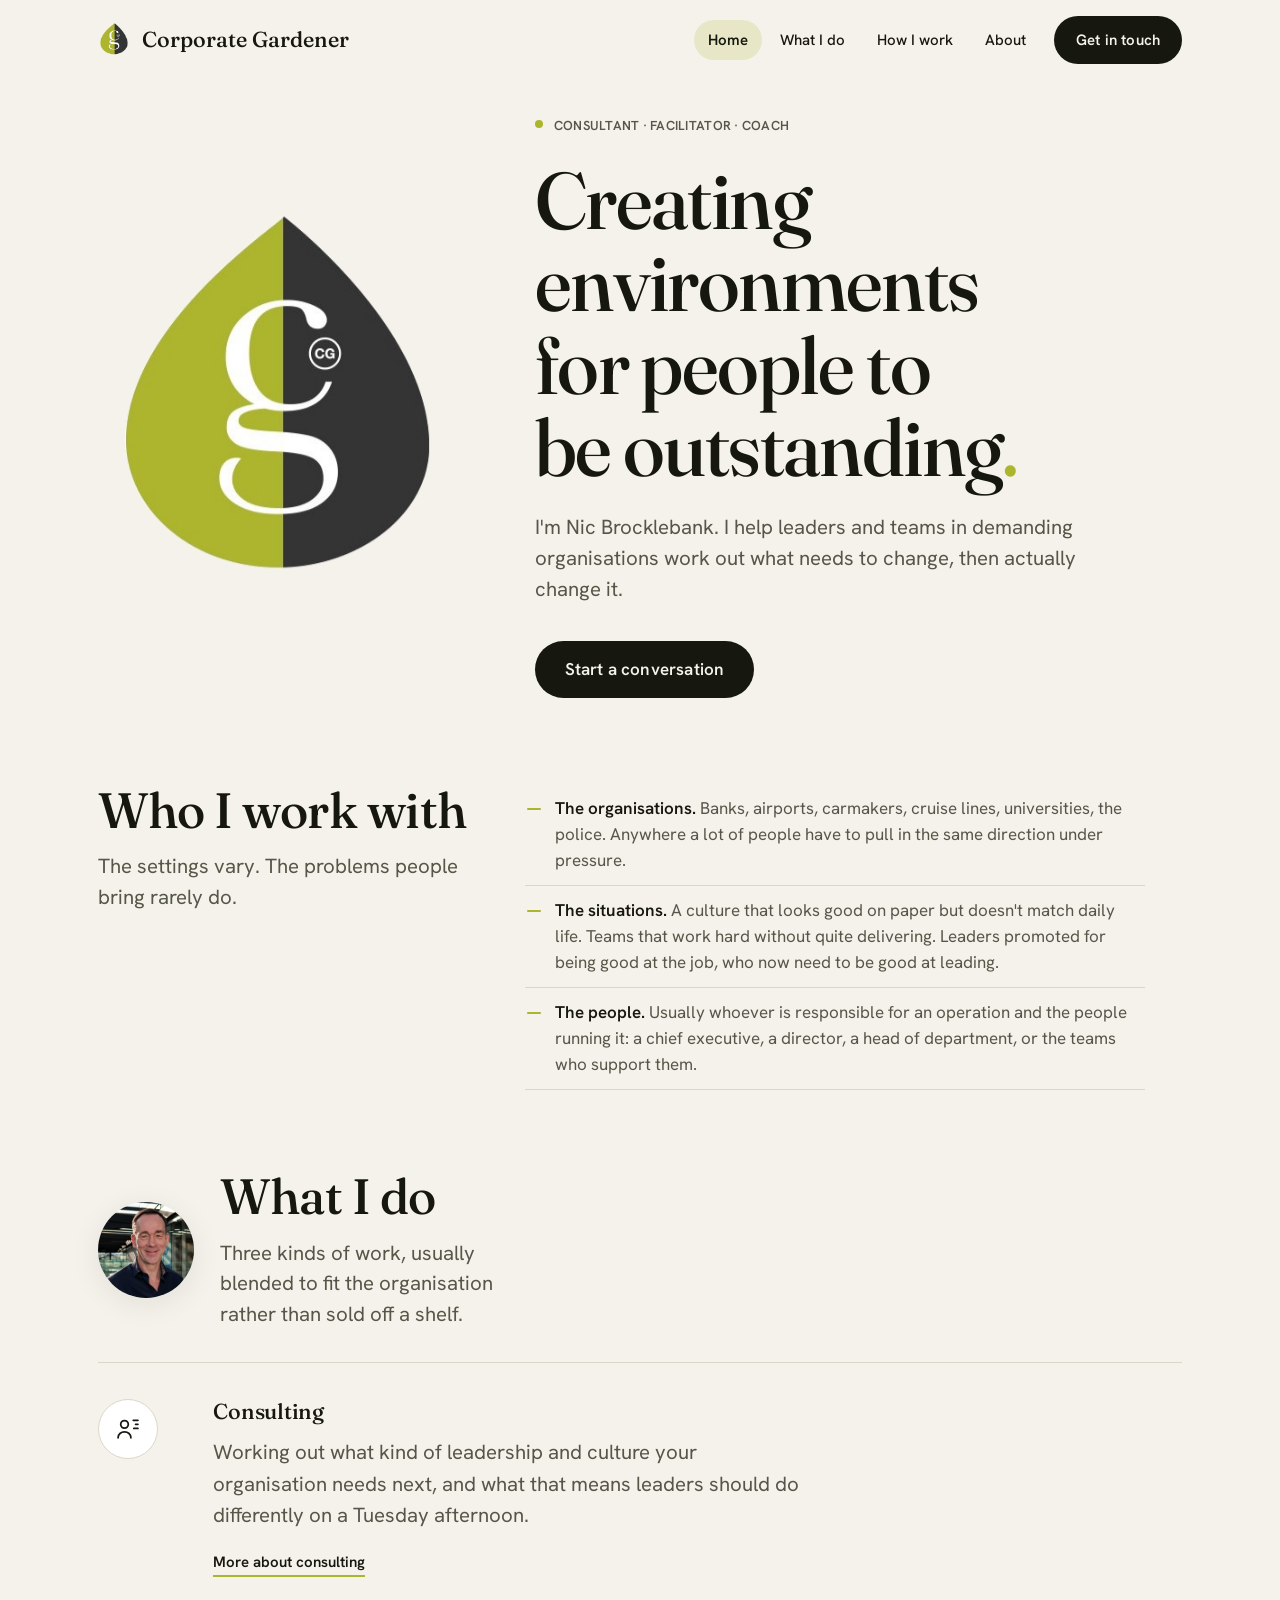
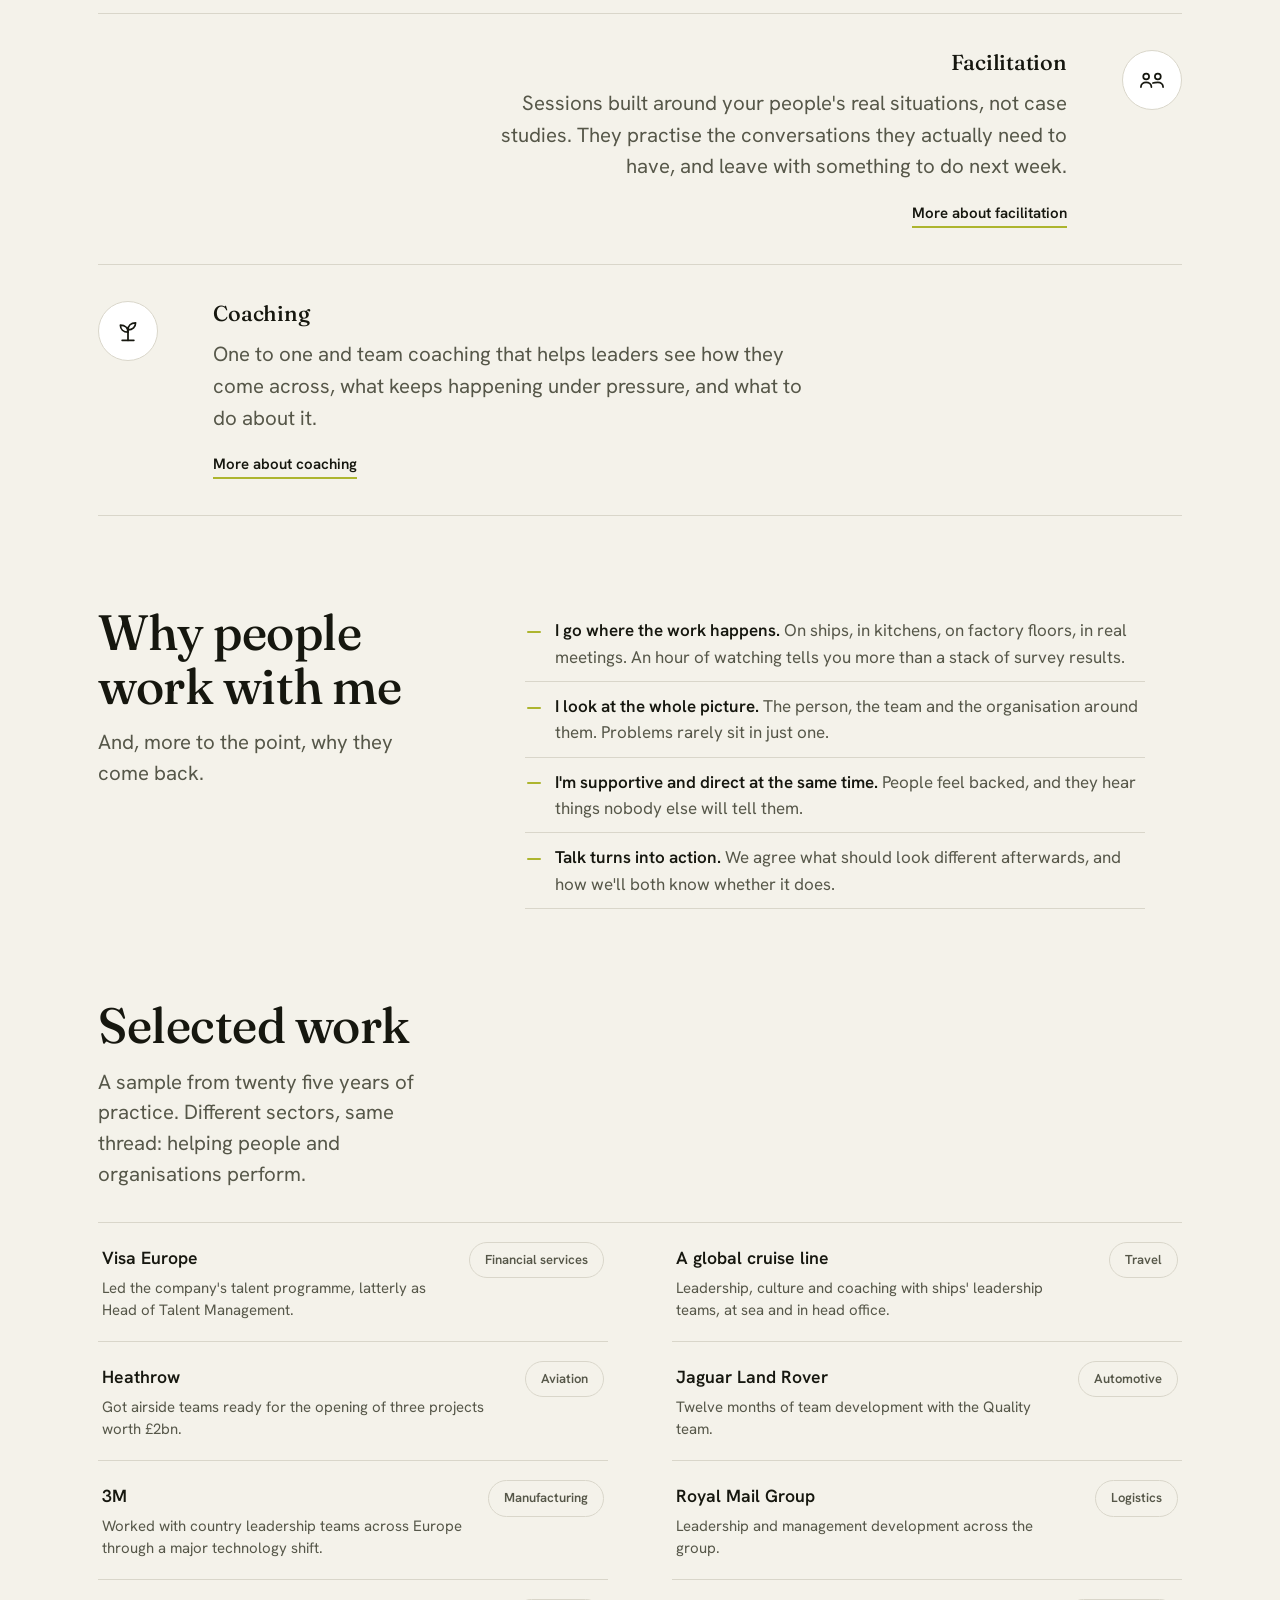
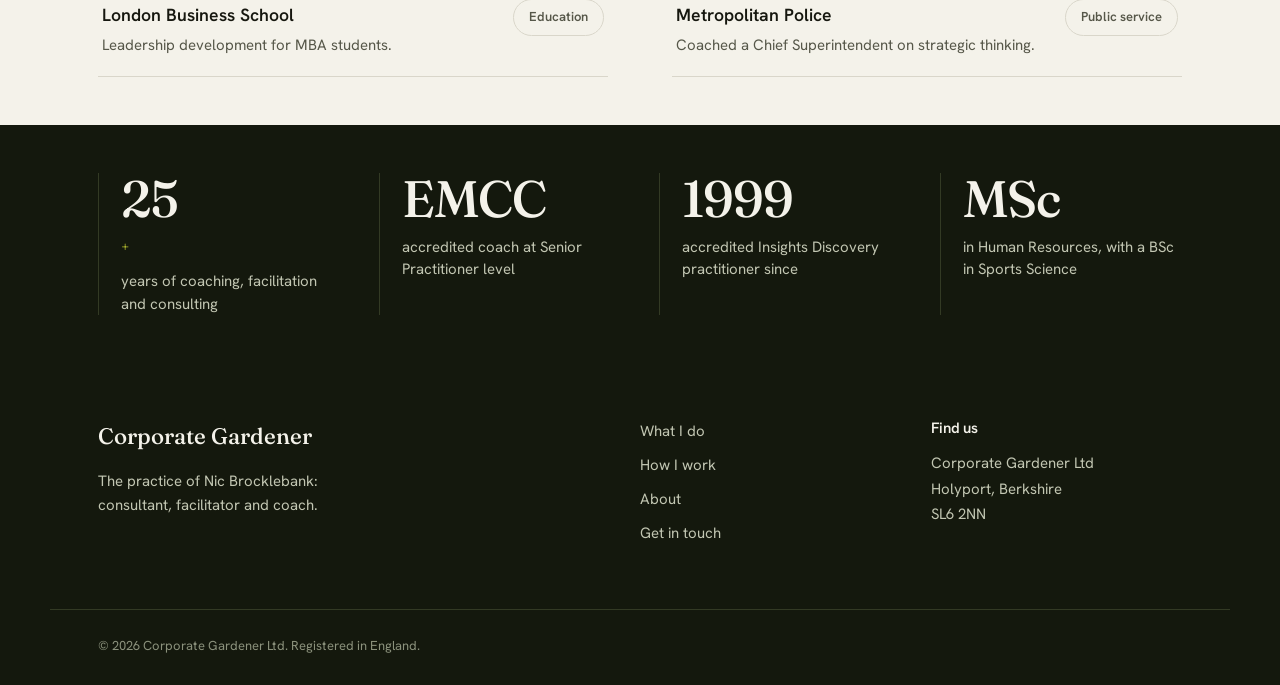
==== commit 6d31808c: "Fraunces headings, tighter vertical rhythm, drop bottom CTA bands, anchor scroll offset Co-Authored-" ====
--- a/index.html
+++ b/index.html
@@ -26,7 +26,7 @@
 
   <link rel="preconnect" href="https://fonts.googleapis.com">
   <link rel="preconnect" href="https://fonts.gstatic.com" crossorigin>
-  <link href="https://fonts.googleapis.com/css2?family=Spectral:wght@400;500;600&family=Hanken+Grotesk:wght@400;500;600;700&display=swap" rel="stylesheet">
+  <link href="https://fonts.googleapis.com/css2?family=Fraunces:opsz,wght,SOFT,WONK@9..144,400..600,80,0&family=Hanken+Grotesk:wght@400;500;600;700&display=swap" rel="stylesheet">
   <link rel="stylesheet" href="css/style.css">
 
   <script type="application/ld+json">
@@ -195,7 +195,7 @@
     </div>
   </section>
 
-  <section class="credentials">
+  <section class="credentials" data-vine-end>
     <div class="wrap">
       <ul class="cred-row">
         <li class="reveal"><strong>25<span class="unit">+</span></strong><span>years of coaching, facilitation and consulting</span></li>
@@ -203,23 +203,6 @@
         <li class="reveal"><strong>1999</strong><span>accredited Insights Discovery practitioner since</span></li>
         <li class="reveal"><strong>MSc</strong><span>in Human Resources, with a BSc in Sports Science</span></li>
       </ul>
-    </div>
-  </section>
-
-  <section class="cta-band" data-vine-end>
-    <div class="cta-panel">
-      <svg class="cta-botanical" viewBox="0 0 200 400" fill="none" aria-hidden="true" preserveAspectRatio="xMidYMid slice">
-        <path d="M100 400 C100 330 96 300 96 270 C96 235 108 210 108 180 C108 150 96 128 96 96 C96 64 104 40 104 8" stroke="currentColor" stroke-width="1.4" stroke-linecap="round"/>
-        <path d="M96 262 C74 258 58 244 52 224 C74 226 90 238 96 258" fill="currentColor" opacity="0.9"/>
-        <path d="M108 196 C130 192 146 176 152 156 C130 158 114 172 108 192" fill="currentColor" opacity="0.9"/>
-        <path d="M96 120 C74 116 58 100 52 80 C74 82 90 96 96 116" fill="currentColor" opacity="0.9"/>
-        <path d="M104 52 C126 48 142 32 148 12 C126 14 110 28 104 48" fill="currentColor" opacity="0.9"/>
-      </svg>
-      <div class="cta-content reveal">
-        <p class="eyebrow eyebrow-dark"><span class="accent-dot" aria-hidden="true"></span>An invitation</p>
-        <h2 class="display-sm">If some of this sounds like your organisation, let's talk<span class="accent" aria-hidden="true">.</span></h2>
-        <a class="btn btn-fill-light btn-lg" href="contact.html">Get in touch</a>
-      </div>
     </div>
   </section>
 
--- a/css/style.css
+++ b/css/style.css
@@ -22,7 +22,7 @@
   --on-dark-mute: #c2c6b2;  /* secondary text on forest (~5:1) */
 
   /* ---- Type ---- */
-  --font-display: 'Spectral', Georgia, 'Times New Roman', serif;
+  --font-display: 'Fraunces', Georgia, 'Times New Roman', serif;
   --font-body: 'Hanken Grotesk', ui-sans-serif, system-ui, -apple-system, sans-serif;
 
   --text-caption: 0.8125rem;   /* 13px */
@@ -60,6 +60,8 @@
 * { margin: 0; padding: 0; box-sizing: border-box; }
 
 html { scroll-behavior: smooth; }
+
+section[id] { scroll-margin-top: 84px; }
 
 body {
   font-family: var(--font-body);
@@ -293,10 +295,10 @@
 
 .hero {
   position: relative;
-  min-height: 74vh;
+  min-height: 66vh;
   display: flex;
   align-items: center;
-  padding: 120px 0 60px;
+  padding: 116px 0 44px;
   overflow: hidden;
 }
 
@@ -339,7 +341,7 @@
 /* ---------- Inner page header (the tabs beyond Home) ---------- */
 
 .page-head {
-  padding: clamp(128px, 16vw, 168px) 0 clamp(20px, 3vw, 36px);
+  padding: clamp(104px, 12vw, 132px) 0 clamp(12px, 2vw, 22px);
   position: relative;
   z-index: var(--z-content);
 }
@@ -358,7 +360,7 @@
 
 /* ---------- Generic inner-page section rhythm ---------- */
 
-.page-section { padding: clamp(36px, 5vw, 60px) 0; position: relative; z-index: var(--z-content); }
+.page-section { padding: clamp(26px, 3.5vw, 42px) 0; position: relative; z-index: var(--z-content); }
 .page-section + .page-section { border-top: 1px solid var(--line); }
 
 /* ---------- Plain ruled list (leaf tick marks) ---------- */
@@ -366,7 +368,7 @@
 .plain-list { list-style: none; max-width: 62ch; }
 .plain-list li {
   position: relative;
-  padding: 14px 0 14px 30px;
+  padding: 11px 0 11px 30px;
   border-bottom: 1px solid var(--line);
   color: var(--ink-mute);
   line-height: 1.55;
@@ -387,9 +389,9 @@
   background: var(--paper-2);
   border: 1px solid var(--line);
   border-radius: var(--radius-lg);
-  padding: clamp(24px, 3.4vw, 40px);
+  padding: clamp(20px, 2.8vw, 30px);
   max-width: 66ch;
-  margin-top: clamp(24px, 3vw, 36px);
+  margin-top: 20px;
 }
 .vignette .eyebrow { margin-bottom: 12px; }
 .vignette p { color: var(--ink-body); line-height: 1.6; }
@@ -397,7 +399,7 @@
 
 /* ---------- Belief statements (How I work) ---------- */
 
-.beliefs { list-style: none; display: grid; gap: clamp(20px, 3vw, 30px); max-width: 44ch; }
+.beliefs { list-style: none; display: grid; gap: 16px; max-width: 44ch; }
 .beliefs li {
   font-family: var(--font-display);
   font-weight: 500;
@@ -411,7 +413,7 @@
 
 /* ---------- Numbered steps (How we start) ---------- */
 
-.steps-title { margin-top: 40px; font-size: var(--text-h3); }
+.steps-title { margin-top: 32px; font-size: var(--text-h3); }
 .steps { list-style: none; counter-reset: step; display: grid; gap: 18px; margin-top: 24px; }
 .steps li {
   counter-increment: step;
@@ -438,12 +440,12 @@
 
 /* ---------- Two column split used on inner pages ---------- */
 
-.split { display: grid; grid-template-columns: 4fr 7fr; gap: clamp(32px, 5vw, 72px); align-items: start; }
+.split { display: grid; grid-template-columns: 4fr 7fr; gap: clamp(24px, 4vw, 56px); align-items: start; }
 .split > .split-head h2 { margin-bottom: 14px; }
 .split > .split-head p { color: var(--ink-mute); font-size: var(--text-lead); line-height: 1.5; }
 
 .split-body > p { color: var(--ink-mute); max-width: 62ch; margin-bottom: 14px; line-height: 1.6; }
-.split-body h3 { margin: 36px 0 8px; }
+.split-body h3 { margin: 26px 0 8px; }
 .split-body h3:first-child { margin-top: 0; }
 
 @media (max-width: 900px) {
@@ -452,12 +454,12 @@
 
 /* ---------- Section rhythm ---------- */
 
-.services { padding: clamp(26px, 4vw, 52px) 0 clamp(48px, 6vw, 76px); position: relative; z-index: var(--z-content); }
-.work { padding: clamp(44px, 6vw, 68px) 0; position: relative; z-index: var(--z-content); }
-.about { padding: clamp(52px, 7vw, 88px) 0; position: relative; z-index: var(--z-content); }
-.contact { padding: clamp(52px, 7vw, 84px) 0 clamp(56px, 8vw, 96px); position: relative; z-index: var(--z-content); }
-
-.section-head { max-width: 34ch; margin-bottom: clamp(26px, 3.2vw, 42px); }
+.services { padding: clamp(20px, 3vw, 40px) 0 clamp(30px, 4vw, 48px); position: relative; z-index: var(--z-content); }
+.work { padding: clamp(30px, 4.5vw, 48px) 0; position: relative; z-index: var(--z-content); }
+.about { padding: clamp(34px, 5vw, 56px) 0; position: relative; z-index: var(--z-content); }
+.contact { padding: clamp(34px, 5vw, 56px) 0 clamp(44px, 6vw, 72px); position: relative; z-index: var(--z-content); }
+
+.section-head { max-width: 34ch; margin-bottom: clamp(20px, 2.5vw, 32px); }
 .section-head p { margin-top: 14px; color: var(--ink-mute); font-size: var(--text-lead); line-height: 1.5; }
 .section-head-person { display: flex; align-items: center; gap: clamp(18px, 2.4vw, 26px); max-width: 44ch; }
 .head-portrait {
@@ -508,7 +510,7 @@
   grid-template-columns: 64px 1fr;
   gap: clamp(24px, 4vw, 56px);
   align-items: start;
-  padding: clamp(32px, 4.5vw, 52px) 0;
+  padding: clamp(22px, 3.2vw, 36px) 0;
   border-bottom: 1px solid var(--line);
 }
 
@@ -569,7 +571,7 @@
 /* ---------- Credentials: a forest band, ruled, serif numerals ---------- */
 
 .credentials { background: var(--forest); color: var(--on-dark); position: relative; z-index: var(--z-content); }
-.credentials .wrap { padding-top: clamp(42px, 5vw, 64px); padding-bottom: clamp(42px, 5vw, 64px); }
+.credentials .wrap { padding-top: clamp(32px, 4vw, 48px); padding-bottom: clamp(32px, 4vw, 48px); }
 
 .cred-row {
   list-style: none;
@@ -685,7 +687,7 @@
 
 /* ---------- Footer ---------- */
 
-.site-footer { background: var(--forest); color: var(--on-dark-mute); padding: clamp(56px, 7vw, 84px) 0 32px; position: relative; z-index: var(--z-content); }
+.site-footer { background: var(--forest); color: var(--on-dark-mute); padding: clamp(38px, 5vw, 56px) 0 28px; position: relative; z-index: var(--z-content); }
 .footer-grid { display: grid; grid-template-columns: 2fr 1fr 1fr; gap: 40px; }
 .footer-mark { color: var(--on-dark); font-size: 1.4rem; }
 .footer-copy { margin-top: 14px; max-width: 34ch; font-size: var(--text-small); line-height: 1.6; }
